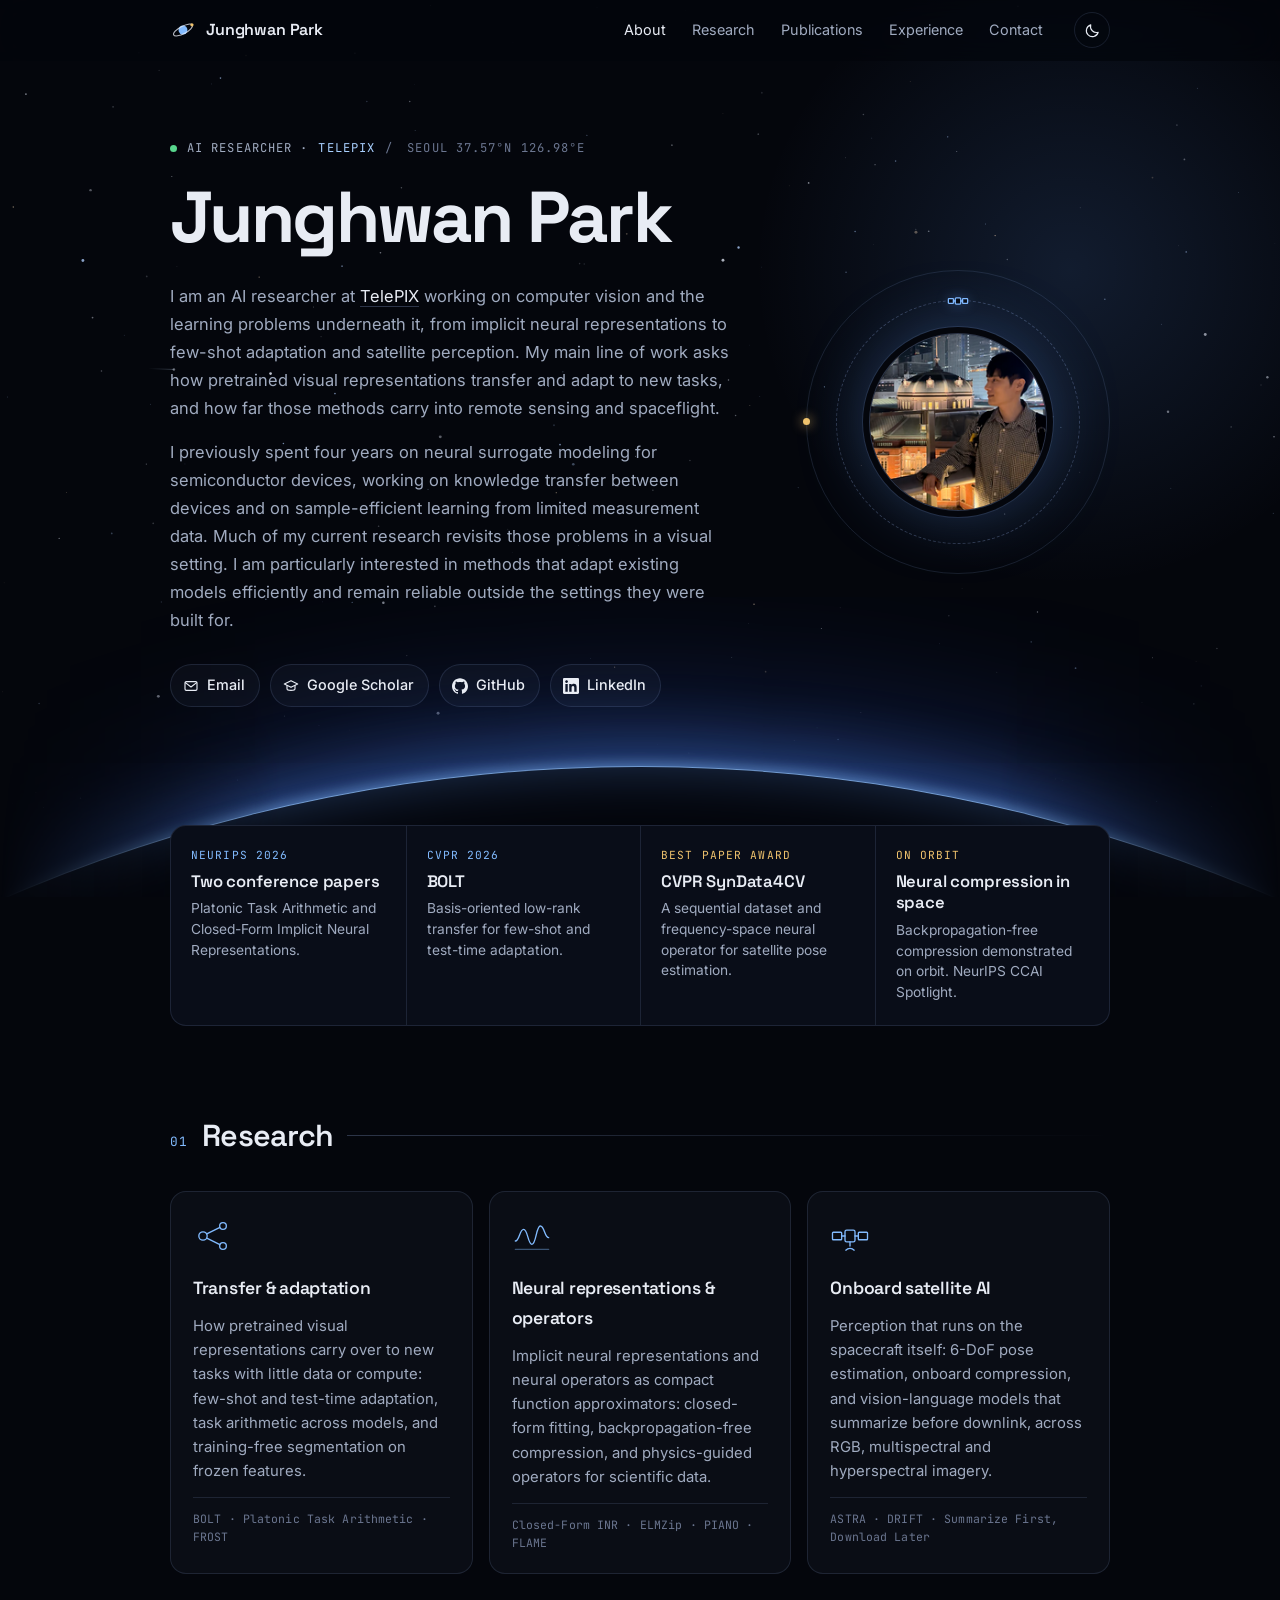
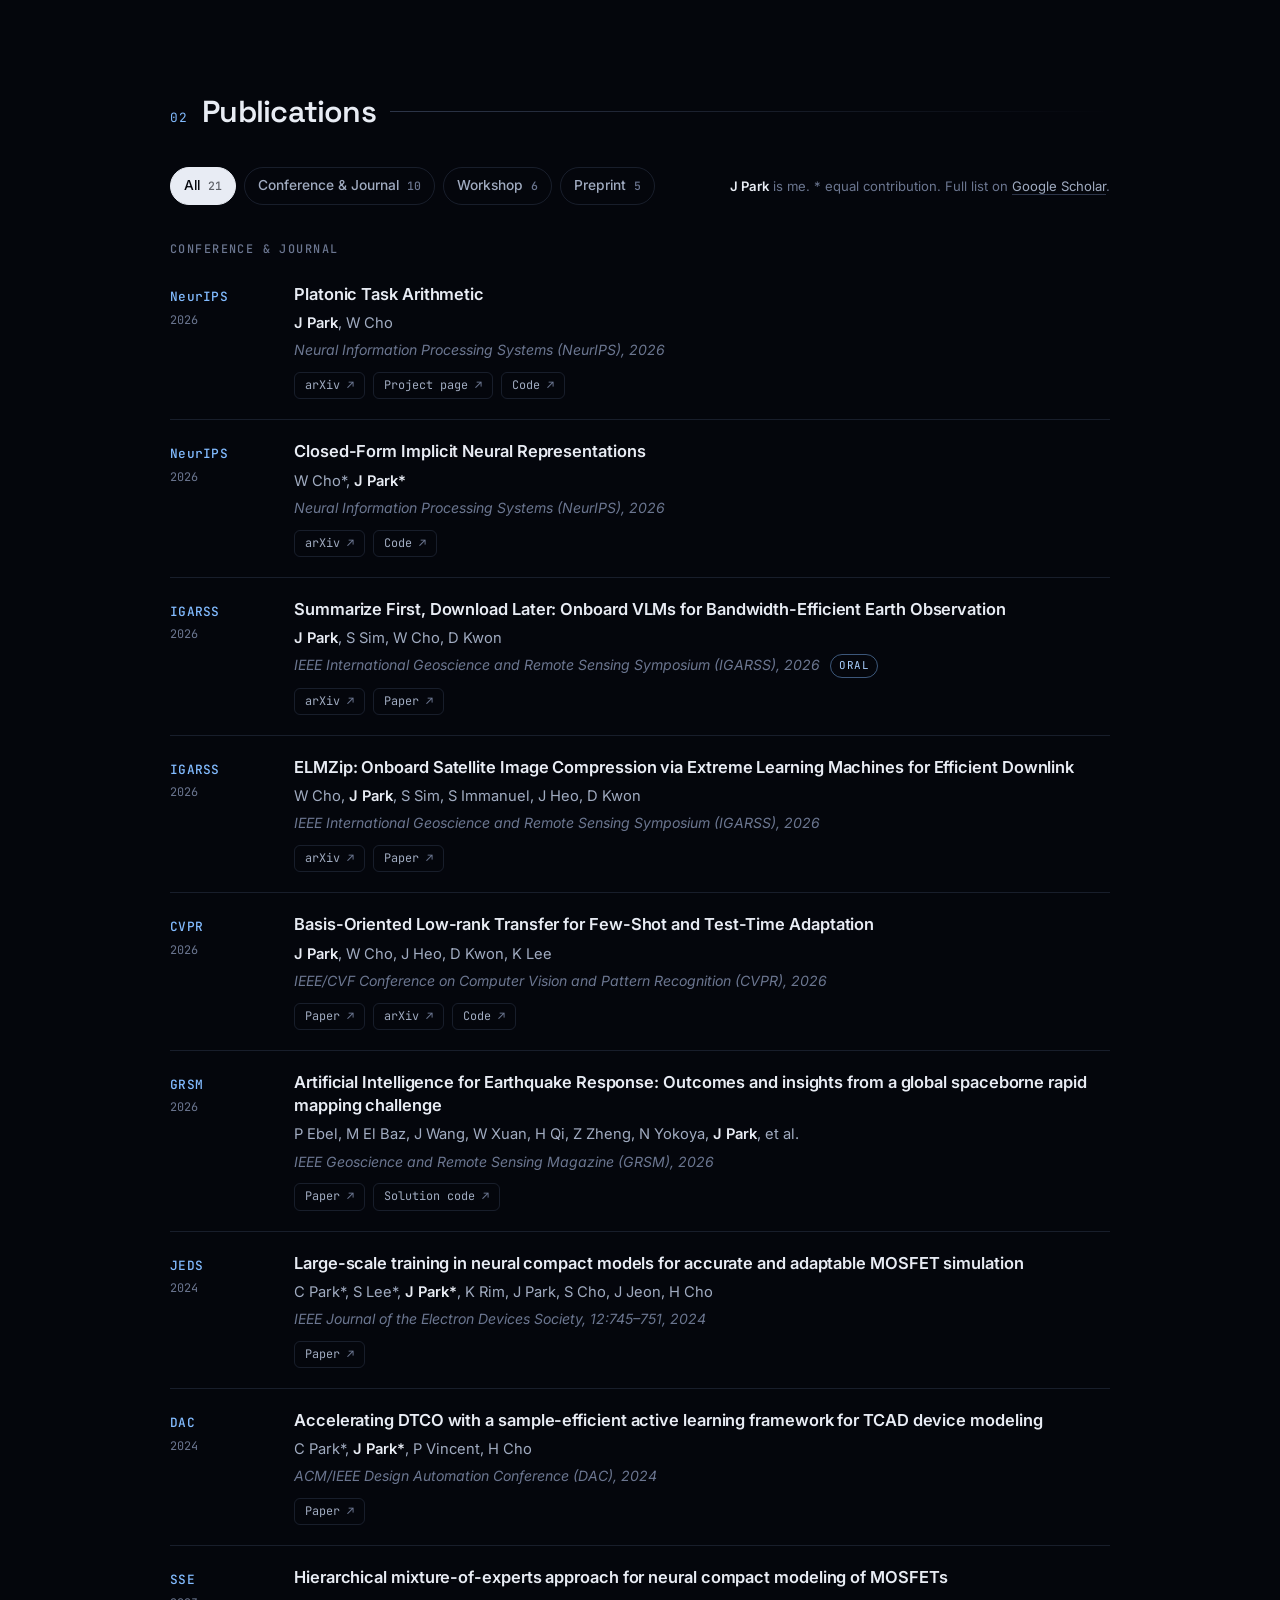
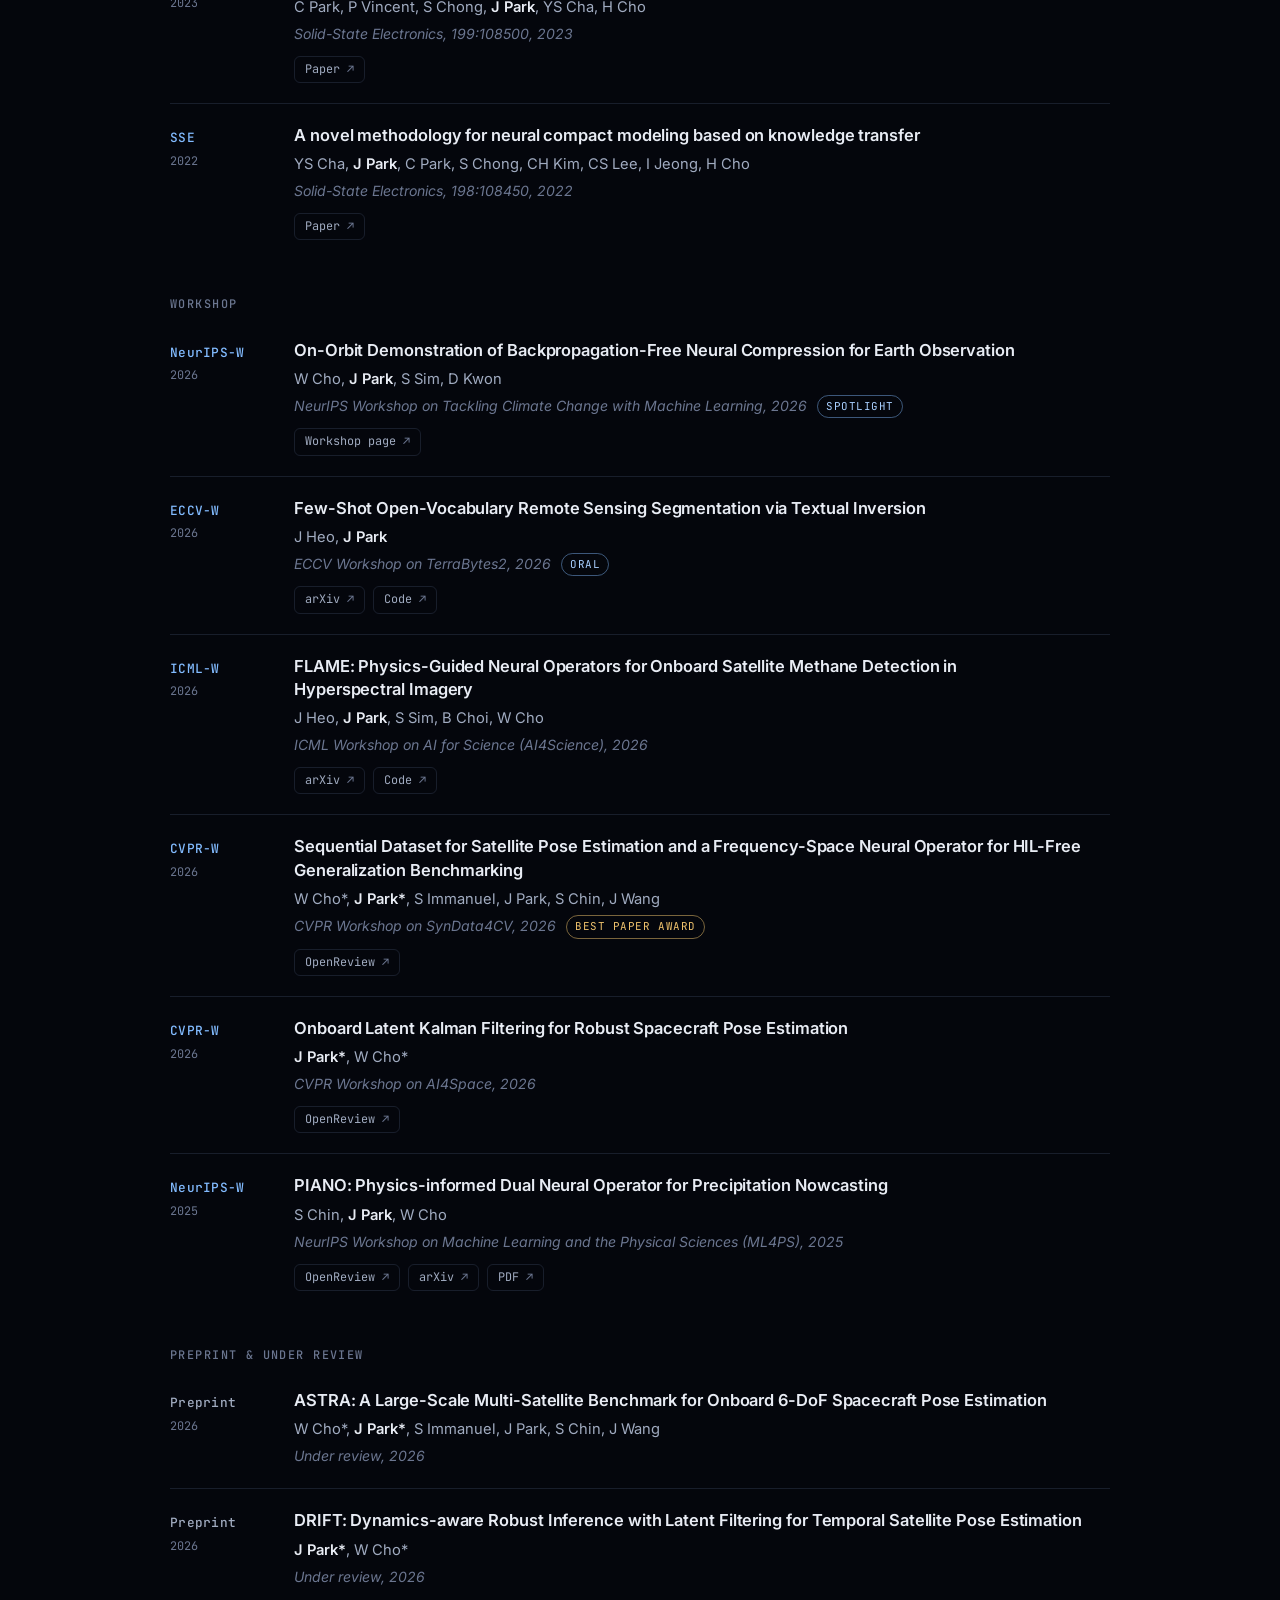
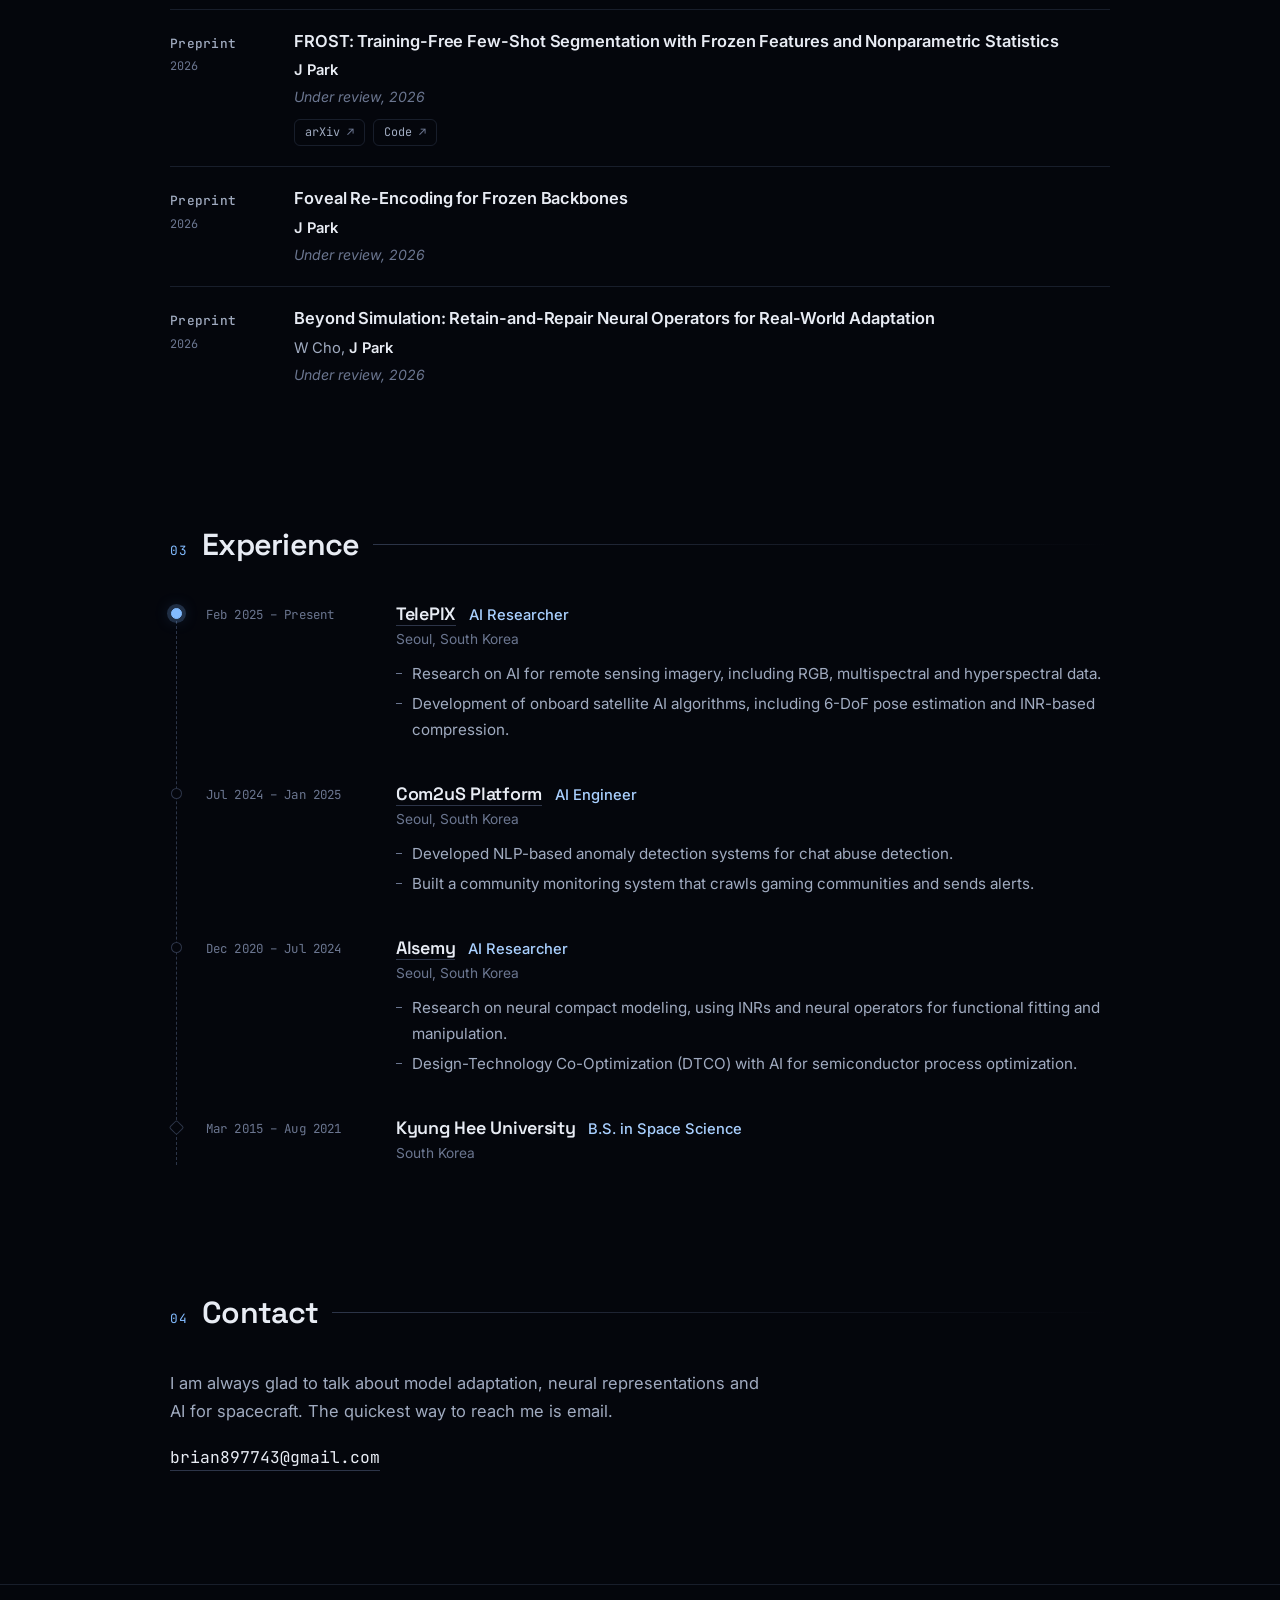
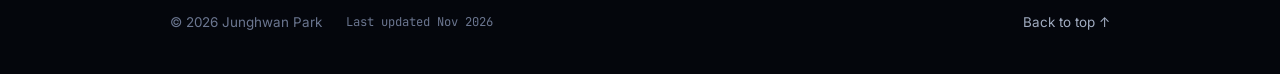
==== index.html @ 3f9bf625 "[add] personal homepage Add a personal page at the site root: bio, highlights, research areas, publi" ====
<!doctype html>
<html lang="en" data-theme="dark">
<head>
  <meta charset="utf-8">
  <meta name="viewport" content="width=device-width, initial-scale=1">
  <title>Junghwan Park | AI Researcher</title>
  <meta name="description" content="Junghwan Park is an AI researcher at TelePIX working on computer vision, model adaptation, implicit neural representations and onboard satellite AI.">
  <meta name="author" content="Junghwan Park">
  <link rel="canonical" href="https://jhpark-ai.github.io/">
  <meta property="og:type" content="profile">
  <meta property="og:title" content="Junghwan Park | AI Researcher">
  <meta property="og:description" content="AI researcher at TelePIX working on computer vision, model adaptation, implicit neural representations and onboard satellite AI.">
  <meta property="og:url" content="https://jhpark-ai.github.io/">
  <meta property="og:image" content="https://jhpark-ai.github.io/assets/profile.png">
  <meta name="twitter:card" content="summary">
  <meta name="theme-color" content="#04060c">
  <link rel="icon" href="assets/favicon.svg" type="image/svg+xml">

  <!-- Apply the saved theme before first paint so the page never flashes. -->
  <script>
    try {
      var saved = localStorage.getItem('theme');
      if (saved === 'light' || saved === 'dark') document.documentElement.dataset.theme = saved;
    } catch (e) {}
  </script>

  <link rel="preconnect" href="https://fonts.googleapis.com">
  <link rel="preconnect" href="https://fonts.gstatic.com" crossorigin>
  <link href="https://fonts.googleapis.com/css2?family=Inter:wght@400;500;600&family=JetBrains+Mono:wght@400;500&family=Space+Grotesk:wght@500;600;700&display=swap" rel="stylesheet">
  <link rel="stylesheet" href="assets/style.css">
  <script src="assets/main.js" defer></script>

  <script type="application/ld+json">
  {
    "@context": "https://schema.org",
    "@type": "Person",
    "name": "Junghwan Park",
    "url": "https://jhpark-ai.github.io/",
    "image": "https://jhpark-ai.github.io/assets/profile.png",
    "jobTitle": "AI Researcher",
    "worksFor": { "@type": "Organization", "name": "TelePIX", "url": "https://telepix.net/" },
    "alumniOf": { "@type": "CollegeOrUniversity", "name": "Kyung Hee University" },
    "address": { "@type": "PostalAddress", "addressLocality": "Seoul", "addressCountry": "KR" },
    "knowsAbout": ["Computer vision", "Few-shot learning", "Implicit neural representations", "Neural operators", "Remote sensing", "Spacecraft pose estimation"],
    "sameAs": [
      "https://scholar.google.com/citations?user=KDFm2E8AAAAJ",
      "https://github.com/jhpark-ai",
      "https://www.linkedin.com/in/junghwan-park-810b25239/"
    ]
  }
  </script>
</head>
<body>
<a class="skip" href="#about">Skip to content</a>

<header class="nav" id="top">
  <div class="nav-inner">
    <a class="brand" href="#top" aria-label="Junghwan Park, back to top">
      <svg class="brand-mark" viewBox="0 0 32 32" aria-hidden="true">
        <circle cx="16" cy="16" r="5.5" class="brand-planet"/>
        <ellipse cx="16" cy="16" rx="13" ry="4.6" transform="rotate(-28 16 16)" class="brand-orbit"/>
        <circle cx="27" cy="9.6" r="2" class="brand-sat"/>
      </svg>
      <span>Junghwan Park</span>
    </a>
    <nav class="nav-links" aria-label="Sections">
      <a href="#about">About</a>
      <a href="#research">Research</a>
      <a href="#publications">Publications</a>
      <a href="#experience">Experience</a>
      <a href="#contact">Contact</a>
    </nav>
    <button class="theme-toggle" type="button" aria-label="Switch colour theme" title="Switch colour theme">
      <svg class="icon-moon" viewBox="0 0 24 24" aria-hidden="true"><path d="M20 14.5A8.5 8.5 0 0 1 9.5 4 8.5 8.5 0 1 0 20 14.5z"/></svg>
      <svg class="icon-sun" viewBox="0 0 24 24" aria-hidden="true"><circle cx="12" cy="12" r="4"/><path d="M12 2v2.5M12 19.500V22M2 12h2.500M19.500 12H22M4.900 4.900l1.800 1.800M17.300 17.300l1.800 1.800M4.900 19.100l1.800-1.800M17.300 6.700l1.800-1.800"/></svg>
    </button>
  </div>
</header>

<main>

  <!-- ───────────── Hero ───────────── -->
  <section class="hero" id="about">
    <canvas class="sky" id="sky" aria-hidden="true"></canvas>
    <div class="horizon" aria-hidden="true"><div class="limb"></div></div>

    <div class="wrap hero-grid">
      <div class="hero-text">
        <p class="eyebrow">
          <span class="status-dot" aria-hidden="true"></span>
          AI Researcher · <a href="https://telepix.net/" target="_blank" rel="noopener">TelePIX</a>
          <span class="coords"><span class="eyebrow-sep" aria-hidden="true">/</span> Seoul 37.57°N 126.98°E</span>
        </p>
        <h1>Junghwan Park</h1>

        <div class="bio">
          <p>I am an AI researcher at <a href="https://telepix.net/" target="_blank" rel="noopener">TelePIX</a> working on computer vision and the learning problems underneath it, from implicit neural representations to few-shot adaptation and satellite perception. My main line of work asks how pretrained visual representations transfer and adapt to new tasks, and how far those methods carry into remote sensing and spaceflight.</p>
          <p>I previously spent four years on neural surrogate modeling for semiconductor devices, working on knowledge transfer between devices and on sample-efficient learning from limited measurement data. Much of my current research revisits those problems in a visual setting. I am particularly interested in methods that adapt existing models efficiently and remain reliable outside the settings they were built for.</p>
        </div>

        <ul class="links" aria-label="Profiles">
          <li><a class="js-email" href="#contact">
            <svg viewBox="0 0 24 24" aria-hidden="true" class="ic-stroke"><rect x="3" y="5.500" width="18" height="13" rx="2"/><path d="m3.500 7 8.500 6.500L20.500 7"/></svg>Email</a></li>
          <li><a href="https://scholar.google.com/citations?user=KDFm2E8AAAAJ" target="_blank" rel="noopener me">
            <svg viewBox="0 0 24 24" aria-hidden="true" class="ic-stroke"><path d="M12 4 2 9l10 5 10-5-10-5z"/><path d="M6 11.500V16c0 1.300 2.700 2.500 6 2.500s6-1.200 6-2.500v-4.500"/></svg>Google Scholar</a></li>
          <li><a href="https://github.com/jhpark-ai" target="_blank" rel="noopener me">
            <svg viewBox="0 0 24 24" aria-hidden="true" class="ic-fill"><path d="M12 .297c-6.630 0-12 5.373-12 12 0 5.303 3.438 9.800 8.205 11.385.600.113.820-.258.820-.577 0-.285-.010-1.040-.015-2.040-3.338.724-4.042-1.610-4.042-1.610C4.422 18.070 3.633 17.700 3.633 17.700c-1.087-.744.084-.729.084-.729 1.205.084 1.838 1.236 1.838 1.236 1.070 1.835 2.809 1.305 3.495.998.108-.776.417-1.305.760-1.605-2.665-.300-5.466-1.332-5.466-5.930 0-1.310.465-2.380 1.235-3.220-.135-.303-.540-1.523.105-3.176 0 0 1.005-.322 3.300 1.230.960-.267 1.980-.399 3-.405 1.020.006 2.040.138 3 .405 2.280-1.552 3.285-1.230 3.285-1.230.645 1.653.240 2.873.120 3.176.765.840 1.230 1.910 1.230 3.220 0 4.610-2.805 5.625-5.475 5.920.420.360.810 1.096.810 2.220 0 1.606-.015 2.896-.015 3.286 0 .315.210.690.825.570C20.565 22.092 24 17.592 24 12.297c0-6.627-5.373-12-12-12"/></svg>GitHub</a></li>
          <li><a href="https://www.linkedin.com/in/junghwan-park-810b25239/" target="_blank" rel="noopener me">
            <svg viewBox="0 0 24 24" aria-hidden="true" class="ic-fill"><path d="M20.447 20.452h-3.554v-5.569c0-1.328-.027-3.037-1.852-3.037-1.853 0-2.136 1.445-2.136 2.939v5.667H9.351V9h3.414v1.561h.046c.477-.900 1.637-1.850 3.370-1.850 3.601 0 4.267 2.370 4.267 5.455v6.286zM5.337 7.433c-1.144 0-2.063-.926-2.063-2.065 0-1.138.920-2.063 2.063-2.063 1.140 0 2.064.925 2.064 2.063 0 1.139-.925 2.065-2.064 2.065zm1.782 13.019H3.555V9h3.564v11.452zM22.225 0H1.771C.792 0 0 .774 0 1.729v20.542C0 23.227.792 24 1.771 24h20.451C23.200 24 24 23.227 24 22.271V1.729C24 .774 23.200 0 22.222 0h.003z"/></svg>LinkedIn</a></li>
          <!-- To offer a CV download, add a public copy (without phone number) at assets/cv.pdf and uncomment:
          <li><a href="assets/cv.pdf" target="_blank" rel="noopener">CV</a></li> -->
        </ul>
      </div>

      <div class="portrait" aria-hidden="false">
        <div class="orbit orbit-inner" aria-hidden="true">
          <svg class="sat" viewBox="0 0 24 24"><rect x="9" y="8.500" width="6" height="7" rx="1.200"/><rect x="1.500" y="9.500" width="5.500" height="5" rx=".600"/><rect x="17" y="9.500" width="5.500" height="5" rx=".600"/><path d="M7 12h2M15 12h2"/></svg>
        </div>
        <div class="orbit orbit-outer" aria-hidden="true"><span class="moon"></span></div>
        <img src="assets/profile.png" width="192" height="192" alt="Portrait of Junghwan Park">
      </div>
    </div>
  </section>

  <!-- ───────────── Highlights ───────────── -->
  <section class="section section-tight" aria-labelledby="highlights-h">
    <div class="wrap">
      <h2 class="visually-hidden" id="highlights-h">Highlights</h2>
      <ul class="highlights">
        <li>
          <span class="hl-label">NeurIPS 2026</span>
          <strong>Two conference papers</strong>
          <span class="hl-desc">Platonic Task Arithmetic and Closed-Form Implicit Neural Representations.</span>
        </li>
        <li>
          <span class="hl-label">CVPR 2026</span>
          <strong>BOLT</strong>
          <span class="hl-desc">Basis-oriented low-rank transfer for few-shot and test-time adaptation.</span>
        </li>
        <li>
          <span class="hl-label hl-gold">Best Paper Award</span>
          <strong>CVPR SynData4CV</strong>
          <span class="hl-desc">A sequential dataset and frequency-space neural operator for satellite pose estimation.</span>
        </li>
        <li>
          <span class="hl-label hl-gold">On orbit</span>
          <strong>Neural compression in space</strong>
          <span class="hl-desc">Backpropagation-free compression demonstrated on orbit. NeurIPS CCAI Spotlight.</span>
        </li>
      </ul>
    </div>
  </section>

  <!-- ───────────── Research ───────────── -->
  <section class="section" id="research" aria-labelledby="research-h">
    <div class="wrap">
      <header class="sec-head"><span class="sec-idx">01</span><h2 id="research-h">Research</h2><span class="sec-rule" aria-hidden="true"></span></header>

      <div class="cards">
        <article class="card">
          <svg class="card-ic" viewBox="0 0 48 48" aria-hidden="true"><circle cx="12" cy="24" r="5"/><circle cx="36" cy="12" r="4"/><circle cx="36" cy="36" r="4"/><path d="M16.500 21.500 32.300 13.700M16.500 26.500l15.800 7.800"/></svg>
          <h3>Transfer &amp; adaptation</h3>
          <p>How pretrained visual representations carry over to new tasks with little data or compute: few-shot and test-time adaptation, task arithmetic across models, and training-free segmentation on frozen features.</p>
          <p class="card-refs">BOLT · Platonic Task Arithmetic · FROST</p>
        </article>
        <article class="card">
          <svg class="card-ic" viewBox="0 0 48 48" aria-hidden="true"><path d="M4 30c5 0 5-14 10-14s5 18 10 18 5-22 10-22 5 14 10 14"/><path d="M4 40h40" class="dim"/></svg>
          <h3>Neural representations &amp; operators</h3>
          <p>Implicit neural representations and neural operators as compact function approximators: closed-form fitting, backpropagation-free compression, and physics-guided operators for scientific data.</p>
          <p class="card-refs">Closed-Form INR · ELMZip · PIANO · FLAME</p>
        </article>
        <article class="card">
          <svg class="card-ic" viewBox="0 0 48 48" aria-hidden="true"><rect x="18" y="17" width="12" height="14" rx="2"/><rect x="3" y="19.500" width="11" height="9" rx="1"/><rect x="34" y="19.500" width="11" height="9" rx="1"/><path d="M14 24h4M30 24h4M24 31v5M19 41a7 7 0 0 1 10 0" /></svg>
          <h3>Onboard satellite AI</h3>
          <p>Perception that runs on the spacecraft itself: 6-DoF pose estimation, onboard compression, and vision-language models that summarize before downlink, across RGB, multispectral and hyperspectral imagery.</p>
          <p class="card-refs">ASTRA · DRIFT · Summarize First, Download Later</p>
        </article>
      </div>
    </div>
  </section>

  <!-- ───────────── Publications ───────────── -->
  <section class="section" id="publications" aria-labelledby="pubs-h">
    <div class="wrap">
      <header class="sec-head"><span class="sec-idx">02</span><h2 id="pubs-h">Publications</h2><span class="sec-rule" aria-hidden="true"></span></header>

      <div class="pub-toolbar">
        <div class="filters" role="group" aria-label="Filter publications">
          <button type="button" class="filter is-active" data-filter="all" aria-pressed="true">All <span class="count">21</span></button>
          <button type="button" class="filter" data-filter="main" aria-pressed="false">Conference &amp; Journal <span class="count">10</span></button>
          <button type="button" class="filter" data-filter="workshop" aria-pressed="false">Workshop <span class="count">6</span></button>
          <button type="button" class="filter" data-filter="preprint" aria-pressed="false">Preprint <span class="count">5</span></button>
        </div>
        <p class="pub-note"><span class="me">J Park</span> is me. * equal contribution. Full list on <a href="https://scholar.google.com/citations?user=KDFm2E8AAAAJ" target="_blank" rel="noopener">Google Scholar</a>.</p>
      </div>

      <!-- To add a paper: copy one <li class="pub"> block and edit it. -->

      <div class="pub-group" data-type="main">
        <h3 class="pub-group-title">Conference &amp; Journal</h3>
        <ul class="pubs">

          <li class="pub">
            <div class="pub-venue"><span class="v-name">NeurIPS</span><span class="v-year">2026</span></div>
            <div class="pub-body">
              <h4><a href="https://arxiv.org/abs/2610.00929" target="_blank" rel="noopener">Platonic Task Arithmetic</a></h4>
              <p class="authors"><span class="me">J Park</span>, W Cho</p>
              <p class="venue">Neural Information Processing Systems (NeurIPS), 2026</p>
              <p class="chips">
                <a href="https://arxiv.org/abs/2610.00929" target="_blank" rel="noopener">arXiv</a>
                <a href="Platonic-Task-Arithmetic/">Project page</a>
                <a href="https://github.com/jhpark-ai/Platonic-Task-Arithmetic" target="_blank" rel="noopener">Code</a>
              </p>
            </div>
          </li>

          <li class="pub">
            <div class="pub-venue"><span class="v-name">NeurIPS</span><span class="v-year">2026</span></div>
            <div class="pub-body">
              <h4><a href="https://arxiv.org/abs/2602.07603" target="_blank" rel="noopener">Closed-Form Implicit Neural Representations</a></h4>
              <p class="authors">W Cho*, <span class="me">J Park*</span></p>
              <p class="venue">Neural Information Processing Systems (NeurIPS), 2026</p>
              <p class="chips">
                <a href="https://arxiv.org/abs/2602.07603" target="_blank" rel="noopener">arXiv</a>
                <a href="https://openreview.net/attachment?id=xgO3o4J75E&amp;name=supplementary_material" target="_blank" rel="noopener">Code</a>
              </p>
            </div>
          </li>

          <li class="pub">
            <div class="pub-venue"><span class="v-name">IGARSS</span><span class="v-year">2026</span></div>
            <div class="pub-body">
              <h4><a href="https://arxiv.org/abs/2608.06959" target="_blank" rel="noopener">Summarize First, Download Later: Onboard VLMs for Bandwidth-Efficient Earth Observation</a></h4>
              <p class="authors"><span class="me">J Park</span>, S Sim, W Cho, D Kwon</p>
              <p class="venue">IEEE International Geoscience and Remote Sensing Symposium (IGARSS), 2026 <span class="badge">Oral</span></p>
              <p class="chips">
                <a href="https://arxiv.org/abs/2608.06959" target="_blank" rel="noopener">arXiv</a>
                <a href="https://doi.org/10.1109/IGARSS60577.2026.11730445" target="_blank" rel="noopener">Paper</a>
              </p>
            </div>
          </li>

          <li class="pub">
            <div class="pub-venue"><span class="v-name">IGARSS</span><span class="v-year">2026</span></div>
            <div class="pub-body">
              <h4><a href="https://arxiv.org/abs/2608.06942" target="_blank" rel="noopener">ELMZip: Onboard Satellite Image Compression via Extreme Learning Machines for Efficient Downlink</a></h4>
              <p class="authors">W Cho, <span class="me">J Park</span>, S Sim, S Immanuel, J Heo, D Kwon</p>
              <p class="venue">IEEE International Geoscience and Remote Sensing Symposium (IGARSS), 2026</p>
              <p class="chips">
                <a href="https://arxiv.org/abs/2608.06942" target="_blank" rel="noopener">arXiv</a>
                <a href="https://doi.org/10.1109/IGARSS60577.2026.11730267" target="_blank" rel="noopener">Paper</a>
              </p>
            </div>
          </li>

          <li class="pub">
            <div class="pub-venue"><span class="v-name">CVPR</span><span class="v-year">2026</span></div>
            <div class="pub-body">
              <h4><a href="https://openaccess.thecvf.com/content/CVPR2026/html/Park_Basis-Oriented_Low-rank_Transfer_for_Few-Shot_and_Test-Time_Adaptation_CVPR_2026_paper.html" target="_blank" rel="noopener">Basis-Oriented Low-rank Transfer for Few-Shot and Test-Time Adaptation</a></h4>
              <p class="authors"><span class="me">J Park</span>, W Cho, J Heo, D Kwon, K Lee</p>
              <p class="venue">IEEE/CVF Conference on Computer Vision and Pattern Recognition (CVPR), 2026</p>
              <p class="chips">
                <a href="https://openaccess.thecvf.com/content/CVPR2026/html/Park_Basis-Oriented_Low-rank_Transfer_for_Few-Shot_and_Test-Time_Adaptation_CVPR_2026_paper.html" target="_blank" rel="noopener">Paper</a>
                <a href="https://arxiv.org/abs/2512.02441" target="_blank" rel="noopener">arXiv</a>
                <a href="https://github.com/jhpark-ai/BOLT" target="_blank" rel="noopener">Code</a>
              </p>
            </div>
          </li>

          <li class="pub">
            <div class="pub-venue"><span class="v-name">GRSM</span><span class="v-year">2026</span></div>
            <div class="pub-body">
              <h4><a href="https://ieeexplore.ieee.org/abstract/document/11373906" target="_blank" rel="noopener">Artificial Intelligence for Earthquake Response: Outcomes and insights from a global spaceborne rapid mapping challenge</a></h4>
              <p class="authors">P Ebel, M El Baz, J Wang, W Xuan, H Qi, Z Zheng, N Yokoya, <span class="me">J Park</span>, et al.</p>
              <p class="venue">IEEE Geoscience and Remote Sensing Magazine (GRSM), 2026</p>
              <p class="chips">
                <a href="https://ieeexplore.ieee.org/abstract/document/11373906" target="_blank" rel="noopener">Paper</a>
                <a href="https://github.com/jhpark-ai/AI4EarthquakeResponse-1st" target="_blank" rel="noopener">Solution code</a>
              </p>
            </div>
          </li>

          <li class="pub">
            <div class="pub-venue"><span class="v-name">JEDS</span><span class="v-year">2024</span></div>
            <div class="pub-body">
              <h4><a href="https://doi.org/10.1109/JEDS.2024.3417521" target="_blank" rel="noopener">Large-scale training in neural compact models for accurate and adaptable MOSFET simulation</a></h4>
              <p class="authors">C Park*, S Lee*, <span class="me">J Park*</span>, K Rim, J Park, S Cho, J Jeon, H Cho</p>
              <p class="venue">IEEE Journal of the Electron Devices Society, 12:745–751, 2024</p>
              <p class="chips">
                <a href="https://doi.org/10.1109/JEDS.2024.3417521" target="_blank" rel="noopener">Paper</a>
              </p>
            </div>
          </li>

          <li class="pub">
            <div class="pub-venue"><span class="v-name">DAC</span><span class="v-year">2024</span></div>
            <div class="pub-body">
              <h4><a href="https://doi.org/10.1145/3649329.3655925" target="_blank" rel="noopener">Accelerating DTCO with a sample-efficient active learning framework for TCAD device modeling</a></h4>
              <p class="authors">C Park*, <span class="me">J Park*</span>, P Vincent, H Cho</p>
              <p class="venue">ACM/IEEE Design Automation Conference (DAC), 2024</p>
              <p class="chips">
                <a href="https://doi.org/10.1145/3649329.3655925" target="_blank" rel="noopener">Paper</a>
              </p>
            </div>
          </li>

          <li class="pub">
            <div class="pub-venue"><span class="v-name">SSE</span><span class="v-year">2023</span></div>
            <div class="pub-body">
              <h4><a href="https://doi.org/10.1016/j.sse.2022.108500" target="_blank" rel="noopener">Hierarchical mixture-of-experts approach for neural compact modeling of MOSFETs</a></h4>
              <p class="authors">C Park, P Vincent, S Chong, <span class="me">J Park</span>, YS Cha, H Cho</p>
              <p class="venue">Solid-State Electronics, 199:108500, 2023</p>
              <p class="chips">
                <a href="https://doi.org/10.1016/j.sse.2022.108500" target="_blank" rel="noopener">Paper</a>
              </p>
            </div>
          </li>

          <li class="pub">
            <div class="pub-venue"><span class="v-name">SSE</span><span class="v-year">2022</span></div>
            <div class="pub-body">
              <h4><a href="https://doi.org/10.1016/j.sse.2022.108450" target="_blank" rel="noopener">A novel methodology for neural compact modeling based on knowledge transfer</a></h4>
              <p class="authors">YS Cha, <span class="me">J Park</span>, C Park, S Chong, CH Kim, CS Lee, I Jeong, H Cho</p>
              <p class="venue">Solid-State Electronics, 198:108450, 2022</p>
              <p class="chips">
                <a href="https://doi.org/10.1016/j.sse.2022.108450" target="_blank" rel="noopener">Paper</a>
              </p>
            </div>
          </li>

        </ul>
      </div>

      <div class="pub-group" data-type="workshop">
        <h3 class="pub-group-title">Workshop</h3>
        <ul class="pubs">

          <li class="pub">
            <div class="pub-venue"><span class="v-name">NeurIPS-W</span><span class="v-year">2026</span></div>
            <div class="pub-body">
              <h4><a href="https://neurips.cc/virtual/2026/174541" target="_blank" rel="noopener">On-Orbit Demonstration of Backpropagation-Free Neural Compression for Earth Observation</a></h4>
              <p class="authors">W Cho, <span class="me">J Park</span>, S Sim, D Kwon</p>
              <p class="venue">NeurIPS Workshop on Tackling Climate Change with Machine Learning, 2026 <span class="badge">Spotlight</span></p>
              <p class="chips">
                <a href="https://neurips.cc/virtual/2026/174541" target="_blank" rel="noopener">Workshop page</a>
              </p>
            </div>
          </li>

          <li class="pub">
            <div class="pub-venue"><span class="v-name">ECCV-W</span><span class="v-year">2026</span></div>
            <div class="pub-body">
              <h4><a href="https://arxiv.org/abs/2607.25563" target="_blank" rel="noopener">Few-Shot Open-Vocabulary Remote Sensing Segmentation via Textual Inversion</a></h4>
              <p class="authors">J Heo, <span class="me">J Park</span></p>
              <p class="venue">ECCV Workshop on TerraBytes2, 2026 <span class="badge">Oral</span></p>
              <p class="chips">
                <a href="https://arxiv.org/abs/2607.25563" target="_blank" rel="noopener">arXiv</a>
                <a href="https://github.com/ROKMC1250/FewShot-OVRS-TI" target="_blank" rel="noopener">Code</a>
              </p>
            </div>
          </li>

          <li class="pub">
            <div class="pub-venue"><span class="v-name">ICML-W</span><span class="v-year">2026</span></div>
            <div class="pub-body">
              <h4><a href="https://arxiv.org/abs/2606.01577" target="_blank" rel="noopener">FLAME: Physics-Guided Neural Operators for Onboard Satellite Methane Detection in Hyperspectral Imagery</a></h4>
              <p class="authors">J Heo, <span class="me">J Park</span>, S Sim, B Choi, W Cho</p>
              <p class="venue">ICML Workshop on AI for Science (AI4Science), 2026</p>
              <p class="chips">
                <a href="https://arxiv.org/abs/2606.01577" target="_blank" rel="noopener">arXiv</a>
                <a href="https://github.com/ROKMC1250/FLAME" target="_blank" rel="noopener">Code</a>
              </p>
            </div>
          </li>

          <li class="pub">
            <div class="pub-venue"><span class="v-name">CVPR-W</span><span class="v-year">2026</span></div>
            <div class="pub-body">
              <h4><a href="https://openreview.net/forum?id=dIO3JLoy19" target="_blank" rel="noopener">Sequential Dataset for Satellite Pose Estimation and a Frequency-Space Neural Operator for HIL-Free Generalization Benchmarking</a></h4>
              <p class="authors">W Cho*, <span class="me">J Park*</span>, S Immanuel, J Park, S Chin, J Wang</p>
              <p class="venue">CVPR Workshop on SynData4CV, 2026 <span class="badge badge-gold">Best Paper Award</span></p>
              <p class="chips">
                <a href="https://openreview.net/forum?id=dIO3JLoy19" target="_blank" rel="noopener">OpenReview</a>
              </p>
            </div>
          </li>

          <li class="pub">
            <div class="pub-venue"><span class="v-name">CVPR-W</span><span class="v-year">2026</span></div>
            <div class="pub-body">
              <h4><a href="https://openreview.net/forum?id=7yYcqe9l8a" target="_blank" rel="noopener">Onboard Latent Kalman Filtering for Robust Spacecraft Pose Estimation</a></h4>
              <p class="authors"><span class="me">J Park*</span>, W Cho*</p>
              <p class="venue">CVPR Workshop on AI4Space, 2026</p>
              <p class="chips">
                <a href="https://openreview.net/forum?id=7yYcqe9l8a" target="_blank" rel="noopener">OpenReview</a>
              </p>
            </div>
          </li>

          <li class="pub">
            <div class="pub-venue"><span class="v-name">NeurIPS-W</span><span class="v-year">2025</span></div>
            <div class="pub-body">
              <h4><a href="https://openreview.net/forum?id=F3EcrOOE50" target="_blank" rel="noopener">PIANO: Physics-informed Dual Neural Operator for Precipitation Nowcasting</a></h4>
              <p class="authors">S Chin, <span class="me">J Park</span>, W Cho</p>
              <p class="venue">NeurIPS Workshop on Machine Learning and the Physical Sciences (ML4PS), 2025</p>
              <p class="chips">
                <a href="https://openreview.net/forum?id=F3EcrOOE50" target="_blank" rel="noopener">OpenReview</a>
                <a href="https://arxiv.org/abs/2512.01062" target="_blank" rel="noopener">arXiv</a>
                <a href="https://ml4physicalsciences.github.io/2025/files/NeurIPS_ML4PS_2025_68.pdf" target="_blank" rel="noopener">PDF</a>
              </p>
            </div>
          </li>

        </ul>
      </div>

      <div class="pub-group" data-type="preprint">
        <h3 class="pub-group-title">Preprint &amp; under review</h3>
        <ul class="pubs">

          <li class="pub">
            <div class="pub-venue"><span class="v-name v-muted">Preprint</span><span class="v-year">2026</span></div>
            <div class="pub-body">
              <h4>ASTRA: A Large-Scale Multi-Satellite Benchmark for Onboard 6-DoF Spacecraft Pose Estimation</h4>
              <p class="authors">W Cho*, <span class="me">J Park*</span>, S Immanuel, J Park, S Chin, J Wang</p>
              <p class="venue">Under review, 2026</p>
            </div>
          </li>

          <li class="pub">
            <div class="pub-venue"><span class="v-name v-muted">Preprint</span><span class="v-year">2026</span></div>
            <div class="pub-body">
              <h4>DRIFT: Dynamics-aware Robust Inference with Latent Filtering for Temporal Satellite Pose Estimation</h4>
              <p class="authors"><span class="me">J Park*</span>, W Cho*</p>
              <p class="venue">Under review, 2026</p>
            </div>
          </li>

          <li class="pub">
            <div class="pub-venue"><span class="v-name v-muted">Preprint</span><span class="v-year">2026</span></div>
            <div class="pub-body">
              <h4><a href="https://arxiv.org/abs/2606.31136" target="_blank" rel="noopener">FROST: Training-Free Few-Shot Segmentation with Frozen Features and Nonparametric Statistics</a></h4>
              <p class="authors"><span class="me">J Park</span></p>
              <p class="venue">Under review, 2026</p>
              <p class="chips">
                <a href="https://arxiv.org/abs/2606.31136" target="_blank" rel="noopener">arXiv</a>
                <a href="https://github.com/jhpark-ai/FROST" target="_blank" rel="noopener">Code</a>
              </p>
            </div>
          </li>

          <li class="pub">
            <div class="pub-venue"><span class="v-name v-muted">Preprint</span><span class="v-year">2026</span></div>
            <div class="pub-body">
              <h4>Foveal Re-Encoding for Frozen Backbones</h4>
              <p class="authors"><span class="me">J Park</span></p>
              <p class="venue">Under review, 2026</p>
            </div>
          </li>

          <li class="pub">
            <div class="pub-venue"><span class="v-name v-muted">Preprint</span><span class="v-year">2026</span></div>
            <div class="pub-body">
              <h4>Beyond Simulation: Retain-and-Repair Neural Operators for Real-World Adaptation</h4>
              <p class="authors">W Cho, <span class="me">J Park</span></p>
              <p class="venue">Under review, 2026</p>
            </div>
          </li>

        </ul>
      </div>
    </div>
  </section>

  <!-- ───────────── Experience ───────────── -->
  <section class="section" id="experience" aria-labelledby="exp-h">
    <div class="wrap">
      <header class="sec-head"><span class="sec-idx">03</span><h2 id="exp-h">Experience</h2><span class="sec-rule" aria-hidden="true"></span></header>

      <ol class="track">
        <li class="leg is-active">
          <div class="leg-when">Feb 2025 – Present</div>
          <div class="leg-body">
            <h3><a href="https://telepix.net/" target="_blank" rel="noopener">TelePIX</a> <span class="role">AI Researcher</span></h3>
            <p class="leg-where">Seoul, South Korea</p>
            <ul>
              <li>Research on AI for remote sensing imagery, including RGB, multispectral and hyperspectral data.</li>
              <li>Development of onboard satellite AI algorithms, including 6-DoF pose estimation and INR-based compression.</li>
            </ul>
          </div>
        </li>
        <li class="leg">
          <div class="leg-when">Jul 2024 – Jan 2025</div>
          <div class="leg-body">
            <h3><a href="https://com2us.com/platform" target="_blank" rel="noopener">Com2uS Platform</a> <span class="role">AI Engineer</span></h3>
            <p class="leg-where">Seoul, South Korea</p>
            <ul>
              <li>Developed NLP-based anomaly detection systems for chat abuse detection.</li>
              <li>Built a community monitoring system that crawls gaming communities and sends alerts.</li>
            </ul>
          </div>
        </li>
        <li class="leg">
          <div class="leg-when">Dec 2020 – Jul 2024</div>
          <div class="leg-body">
            <h3><a href="https://www.alsemy.com/" target="_blank" rel="noopener">Alsemy</a> <span class="role">AI Researcher</span></h3>
            <p class="leg-where">Seoul, South Korea</p>
            <ul>
              <li>Research on neural compact modeling, using INRs and neural operators for functional fitting and manipulation.</li>
              <li>Design-Technology Co-Optimization (DTCO) with AI for semiconductor process optimization.</li>
            </ul>
          </div>
        </li>
        <li class="leg leg-edu">
          <div class="leg-when">Mar 2015 – Aug 2021</div>
          <div class="leg-body">
            <h3>Kyung Hee University <span class="role">B.S. in Space Science</span></h3>
            <p class="leg-where">South Korea</p>
          </div>
        </li>
      </ol>
    </div>
  </section>

  <!-- ───────────── Contact ───────────── -->
  <section class="section" id="contact" aria-labelledby="contact-h">
    <div class="wrap">
      <header class="sec-head"><span class="sec-idx">04</span><h2 id="contact-h">Contact</h2><span class="sec-rule" aria-hidden="true"></span></header>
      <div class="contact">
        <p>I am always glad to talk about model adaptation, neural representations and AI for spacecraft. The quickest way to reach me is email.</p>
        <p class="contact-mail">
          <a class="js-email js-email-text" href="#contact" data-user="brian897743" data-domain="gmail.com">brian897743 [at] gmail.com</a>
        </p>
      </div>
    </div>
  </section>

</main>

<footer class="footer">
  <div class="wrap footer-inner">
    <p>© 2026 Junghwan Park</p>
    <p class="footer-mono">Last updated Nov 2026</p>
    <a class="footer-top" href="#top">Back to top ↑</a>
  </div>
</footer>

</body>
</html>
---- assets/style.css ----
/* ──────────────────────────────────────────────────────────────
   Junghwan Park · personal page
   Dark "orbit" theme by default, light theme via [data-theme="light"].
   ────────────────────────────────────────────────────────────── */

:root {
  --bg: #04060c;
  --bg-raise: #090d18;
  --panel: rgba(150, 175, 230, 0.045);
  --panel-hover: rgba(150, 175, 230, 0.08);
  --line: rgba(150, 175, 230, 0.14);
  --line-strong: rgba(150, 175, 230, 0.28);
  --text: #e8ecf4;
  --muted: #a0abc0;
  --faint: #6b7690;
  --accent: #82bbff;
  --accent-ink: #a9d0ff;
  --gold: #f0c36d;
  --glow: rgba(100, 160, 255, 0.34);
  --nav-bg: rgba(4, 6, 12, 0.72);

  --font-display: "Space Grotesk", "Inter", system-ui, sans-serif;
  --font-body: "Inter", system-ui, -apple-system, "Segoe UI", "Apple SD Gothic Neo", sans-serif;
  --font-mono: "JetBrains Mono", ui-monospace, "SF Mono", Menlo, Consolas, monospace;

  --wrap: 940px;
  --gutter: clamp(20px, 5vw, 40px);
  color-scheme: dark;
}

:root[data-theme="light"] {
  --bg: #f5f6fa;
  --bg-raise: #ffffff;
  --panel: #ffffff;
  --panel-hover: #ffffff;
  --line: rgba(22, 34, 68, 0.12);
  --line-strong: rgba(22, 34, 68, 0.26);
  --text: #10141f;
  --muted: #4a5468;
  --faint: #7b8598;
  --accent: #1d5ed0;
  --accent-ink: #174cab;
  --gold: #9a6400;
  --glow: rgba(40, 100, 220, 0.16);
  --nav-bg: rgba(245, 246, 250, 0.8);
  color-scheme: light;
}

*, *::before, *::after { box-sizing: border-box; }

html {
  scroll-behavior: smooth;
  scroll-padding-top: 84px;
  -webkit-text-size-adjust: 100%;
}

body {
  margin: 0;
  background: var(--bg);
  color: var(--text);
  font-family: var(--font-body);
  font-size: 16.5px;
  line-height: 1.7;
  -webkit-font-smoothing: antialiased;
  text-rendering: optimizeLegibility;
  overflow-x: hidden;
}

a { color: inherit; text-decoration: none; }
p { margin: 0 0 1em; }
ul, ol { margin: 0; padding: 0; list-style: none; }
h1, h2, h3, h4 { margin: 0; font-family: var(--font-display); font-weight: 600; letter-spacing: -0.015em; }
img, svg, canvas { display: block; }
button { font: inherit; color: inherit; }

:focus-visible { outline: 2px solid var(--accent); outline-offset: 3px; border-radius: 4px; }

.wrap { width: 100%; max-width: calc(var(--wrap) + 2 * var(--gutter)); margin: 0 auto; padding: 0 var(--gutter); }

.visually-hidden {
  position: absolute; width: 1px; height: 1px; margin: -1px; padding: 0;
  overflow: hidden; clip: rect(0 0 0 0); white-space: nowrap; border: 0;
}

.skip {
  position: fixed; top: 10px; left: 10px; z-index: 100;
  padding: 8px 14px; border-radius: 8px;
  background: var(--accent); color: #04060c; font-weight: 600;
  transform: translateY(-200%);
}
.skip:focus { transform: none; }

/* ───────────── Nav ───────────── */

.nav {
  position: fixed; inset: 0 0 auto 0; z-index: 50;
  background: var(--nav-bg);
  -webkit-backdrop-filter: saturate(140%) blur(14px);
  backdrop-filter: saturate(140%) blur(14px);
  border-bottom: 1px solid transparent;
  transition: border-color .25s ease;
}
.nav.is-scrolled { border-bottom-color: var(--line); }

.nav-inner {
  max-width: calc(var(--wrap) + 2 * var(--gutter));
  margin: 0 auto; padding: 0 var(--gutter);
  height: 60px; display: flex; align-items: center; gap: 20px;
}

.brand {
  display: inline-flex; align-items: center; gap: 10px;
  font-family: var(--font-display); font-weight: 600; font-size: 1rem; letter-spacing: -0.01em;
  margin-right: auto; white-space: nowrap;
}
.brand-mark { width: 26px; height: 26px; flex: none; }
.brand-planet { fill: var(--accent); }
.brand-orbit { fill: none; stroke: var(--text); stroke-width: 1.3; opacity: .8; }
.brand-sat { fill: var(--gold); }

.nav-links { display: flex; gap: 4px; }
.nav-links a {
  padding: 6px 11px; border-radius: 8px;
  font-size: .9rem; color: var(--muted);
  transition: color .15s ease, background-color .15s ease;
}
.nav-links a:hover { color: var(--text); background: var(--panel-hover); }
.nav-links a.is-current { color: var(--text); }

.theme-toggle {
  width: 36px; height: 36px; flex: none;
  display: grid; place-items: center;
  border: 1px solid var(--line); border-radius: 50%;
  background: transparent; cursor: pointer;
  transition: border-color .15s ease, background-color .15s ease;
}
.theme-toggle:hover { border-color: var(--line-strong); background: var(--panel-hover); }
.theme-toggle svg { width: 17px; height: 17px; fill: none; stroke: currentColor; stroke-width: 1.6; stroke-linecap: round; stroke-linejoin: round; }
.icon-sun { display: none; }
:root[data-theme="light"] .icon-sun { display: block; }
:root[data-theme="light"] .icon-moon { display: none; }

/* ───────────── Hero ───────────── */

.hero {
  position: relative;
  padding: 138px 0 190px;
  overflow: hidden;
  isolation: isolate;
}

.sky {
  position: absolute; inset: 0; z-index: -2;
  width: 100%; height: 100%;
  -webkit-mask-image: linear-gradient(#000 55%, transparent 96%);
  mask-image: linear-gradient(#000 55%, transparent 96%);
}
:root[data-theme="light"] .sky { display: none; }

/* A faint wash of light behind the portrait, like a distant nebula. */
.hero::before {
  content: ""; position: absolute; z-index: -3;
  top: -180px; right: -240px; width: 900px; height: 900px; border-radius: 50%;
  background: radial-gradient(closest-side, var(--glow), transparent 70%);
  opacity: .42; pointer-events: none;
}

/* Earth's limb: the top arc of a very large circle, glowing at the rim. */
.horizon {
  position: absolute; z-index: -1; left: 0; right: 0; bottom: 0; height: 300px;
  overflow: hidden; pointer-events: none;
  -webkit-mask-image: linear-gradient(90deg, transparent 0, #000 22%, #000 78%, transparent 100%);
  mask-image: linear-gradient(90deg, transparent 0, #000 22%, #000 78%, transparent 100%);
}
.limb {
  position: absolute; left: 50%; top: 170px;
  width: max(2800px, 250vw); aspect-ratio: 1;
  transform: translateX(-50%);
  border-radius: 50%;
  background: var(--bg);
  box-shadow:
    0 0 0 1px rgba(160, 205, 255, 0.5),
    0 -3px 14px rgba(140, 195, 255, 0.5),
    0 -22px 70px -6px rgba(84, 146, 255, 0.42),
    0 -70px 170px -30px rgba(64, 110, 255, 0.3),
    inset 0 26px 60px -30px rgba(96, 156, 255, 0.34);
}
:root[data-theme="light"] .limb {
  box-shadow:
    0 0 0 1px rgba(29, 94, 208, 0.3),
    0 -20px 70px -10px rgba(29, 94, 208, 0.16),
    inset 0 26px 60px -34px rgba(29, 94, 208, 0.12);
}

.hero-grid {
  display: grid;
  grid-template-columns: minmax(0, 1fr) auto;
  align-items: center;
  gap: clamp(32px, 6vw, 72px);
}

.eyebrow {
  display: flex; flex-wrap: wrap; align-items: center; gap: 4px 10px;
  margin: 0 0 22px;
  font-family: var(--font-mono); font-size: .76rem; letter-spacing: .09em; text-transform: uppercase;
  color: var(--muted);
}
.eyebrow a { color: var(--accent-ink); }
.eyebrow a:hover { text-decoration: underline; text-underline-offset: 3px; }
.eyebrow-sep { margin-right: 6px; }
.coords { color: var(--faint); white-space: nowrap; }

.status-dot {
  width: 7px; height: 7px; border-radius: 50%;
  background: #58d68d; box-shadow: 0 0 0 0 rgba(88, 214, 141, .6);
  animation: ping 2.6s ease-out infinite;
}

h1 {
  font-size: clamp(2.7rem, 7.4vw, 4.5rem);
  font-weight: 700; line-height: 1.02; letter-spacing: -0.035em;
}

.hero-text h1 { margin-bottom: 28px; }

.bio { max-width: 60ch; color: var(--muted); }
.bio p { margin-bottom: .95em; }
.bio a { color: var(--text); border-bottom: 1px solid var(--line-strong); transition: border-color .15s ease; }
.bio a:hover { border-color: var(--accent); }

.links { display: flex; flex-wrap: wrap; gap: 10px; margin-top: 30px; }
.links a {
  display: inline-flex; align-items: center; gap: 8px;
  padding: 8px 14px 8px 12px;
  border: 1px solid var(--line); border-radius: 999px;
  background: var(--panel);
  font-size: .9rem; font-weight: 500; color: var(--text);
  transition: border-color .15s ease, background-color .15s ease, transform .15s ease;
}
.links a:hover { border-color: var(--accent); background: var(--panel-hover); transform: translateY(-1px); }
.links svg { width: 16px; height: 16px; flex: none; }
.ic-stroke { fill: none; stroke: currentColor; stroke-width: 1.7; stroke-linecap: round; stroke-linejoin: round; }
.ic-fill { fill: currentColor; }

/* Portrait with two orbits */

.portrait {
  position: relative;
  width: 176px; height: 176px;
  margin: 64px;
  flex: none;
}
.portrait img {
  position: relative; z-index: 1;
  width: 100%; height: 100%; border-radius: 50%; object-fit: cover;
  box-shadow: 0 0 0 1px var(--line-strong), 0 0 0 7px var(--bg), 0 0 0 8px var(--line), 0 0 70px var(--glow);
}

.orbit { position: absolute; border-radius: 50%; }
.orbit-inner {
  inset: -34px;
  border: 1px dashed var(--line-strong);
  animation: spin 48s linear infinite;
}
.orbit-outer {
  inset: -64px;
  border: 1px solid var(--line);
  animation: spin 80s linear infinite reverse;
}
.sat {
  position: absolute; top: -11px; left: 50%; margin-left: -11px;
  width: 22px; height: 22px;
  fill: var(--bg); stroke: var(--accent); stroke-width: 1.4; stroke-linejoin: round; stroke-linecap: round;
  filter: drop-shadow(0 0 6px var(--glow));
}
.moon {
  position: absolute; top: 50%; left: -4px; margin-top: -4px;
  width: 7px; height: 7px; border-radius: 50%;
  background: var(--gold); box-shadow: 0 0 12px var(--gold);
}

@keyframes spin { to { transform: rotate(360deg); } }
@keyframes ping {
  0% { box-shadow: 0 0 0 0 rgba(88, 214, 141, .55); }
  70%, 100% { box-shadow: 0 0 0 9px rgba(88, 214, 141, 0); }
}

/* ───────────── Sections ───────────── */

.section { padding: 56px 0; }
.section-tight { padding: 0 0 28px; margin-top: -72px; position: relative; z-index: 1; }

.sec-head { display: flex; align-items: baseline; gap: 14px; margin-bottom: 30px; }
.sec-idx { font-family: var(--font-mono); font-size: .8rem; color: var(--accent); letter-spacing: .08em; }
.sec-head h2 { font-size: clamp(1.5rem, 3.4vw, 1.9rem); letter-spacing: -0.025em; }
.sec-rule { flex: 1; height: 1px; background: linear-gradient(90deg, var(--line-strong), transparent); align-self: center; }

/* Highlights */

.highlights {
  display: grid; grid-template-columns: repeat(4, minmax(0, 1fr));
  border: 1px solid var(--line); border-radius: 16px;
  background: var(--bg-raise);
  overflow: hidden;
}
.highlights li {
  display: flex; flex-direction: column; gap: 6px;
  padding: 20px 20px 22px;
  border-left: 1px solid var(--line);
}
.highlights li:first-child { border-left: 0; }
.hl-label {
  font-family: var(--font-mono); font-size: .7rem; letter-spacing: .1em; text-transform: uppercase;
  color: var(--accent);
}
.hl-gold { color: var(--gold); }
.highlights strong { font-family: var(--font-display); font-size: 1.04rem; font-weight: 600; line-height: 1.3; letter-spacing: -0.01em; }
.hl-desc { font-size: .86rem; line-height: 1.5; color: var(--muted); }

/* Research cards */

.cards { display: grid; grid-template-columns: repeat(3, minmax(0, 1fr)); gap: 16px; }
.card {
  padding: 24px 22px 20px;
  border: 1px solid var(--line); border-radius: 16px;
  background: var(--panel);
  transition: border-color .2s ease, transform .2s ease;
}
.card:hover { border-color: var(--line-strong); transform: translateY(-2px); }
.card-ic {
  width: 40px; height: 40px; margin-bottom: 18px;
  fill: none; stroke: var(--accent); stroke-width: 1.6; stroke-linecap: round; stroke-linejoin: round;
}
.card-ic .dim { opacity: .4; }
.card h3 { font-size: 1.1rem; margin-bottom: 10px; }
.card p { font-size: .93rem; line-height: 1.62; color: var(--muted); margin-bottom: 14px; }
.card .card-refs {
  margin: 0; padding-top: 12px; border-top: 1px solid var(--line);
  font-family: var(--font-mono); font-size: .72rem; line-height: 1.6; letter-spacing: .01em; color: var(--faint);
}

/* Publications */

.pub-toolbar {
  display: flex; flex-wrap: wrap; align-items: center; justify-content: space-between; gap: 14px 24px;
  margin-bottom: 8px;
}
.filters { display: flex; flex-wrap: wrap; gap: 8px; }
.filter {
  display: inline-flex; align-items: center; gap: 8px;
  padding: 6px 13px; border: 1px solid var(--line); border-radius: 999px;
  background: transparent; cursor: pointer;
  font-size: .86rem; font-weight: 500; color: var(--muted);
  transition: color .15s ease, border-color .15s ease, background-color .15s ease;
}
.filter:hover { color: var(--text); border-color: var(--line-strong); }
.filter .count { font-family: var(--font-mono); font-size: .72rem; color: var(--faint); }
.filter.is-active { color: var(--bg); background: var(--text); border-color: var(--text); }
.filter.is-active .count { color: inherit; opacity: .6; }

.pub-note { margin: 0; font-size: .82rem; color: var(--faint); }
.pub-note a { color: var(--muted); border-bottom: 1px solid var(--line-strong); }
.pub-note a:hover { color: var(--text); border-color: var(--accent); }

.pub-group[hidden] { display: none; }
.pub-group-title {
  margin: 34px 0 4px;
  font-family: var(--font-mono); font-weight: 500; font-size: .74rem; letter-spacing: .12em; text-transform: uppercase;
  color: var(--faint);
}

.pub {
  display: grid; grid-template-columns: 104px minmax(0, 1fr); gap: 20px;
  padding: 20px 0;
  border-bottom: 1px solid var(--line);
}
.pubs .pub:last-child { border-bottom: 0; }

.pub-venue { display: flex; flex-direction: column; gap: 2px; padding-top: 3px; font-family: var(--font-mono); }
.v-name { font-size: .8rem; font-weight: 500; color: var(--accent); letter-spacing: .02em; }
.v-muted { color: var(--muted); }
.v-year { font-size: .74rem; color: var(--faint); }

.pub-body h4 {
  font-family: var(--font-body); font-size: 1.03rem; font-weight: 600; line-height: 1.42; letter-spacing: -0.005em;
  margin-bottom: 5px; text-wrap: pretty;
}
.pub-body h4 a { transition: color .15s ease; }
.pub-body h4 a:hover { color: var(--accent-ink); text-decoration: underline; text-decoration-thickness: 1px; text-underline-offset: 4px; }
.pub-body p { margin: 0; }
.authors { font-size: .92rem; color: var(--muted); }
.me { color: var(--text); font-weight: 600; }
.venue { margin-top: 2px !important; font-size: .88rem; font-style: italic; color: var(--faint); }

.badge {
  display: inline-block; margin-left: 6px; padding: 1px 8px 2px; vertical-align: 1px;
  border: 1px solid color-mix(in srgb, var(--accent) 45%, transparent); border-radius: 999px;
  font-family: var(--font-mono); font-style: normal; font-size: .68rem; letter-spacing: .05em; text-transform: uppercase;
  color: var(--accent-ink); white-space: nowrap;
}
.badge-gold { color: var(--gold); border-color: color-mix(in srgb, var(--gold) 50%, transparent); }

.chips { display: flex; flex-wrap: wrap; gap: 8px; margin-top: 10px !important; }
.chips a {
  padding: 2px 10px 3px;
  border: 1px solid var(--line); border-radius: 6px;
  font-family: var(--font-mono); font-size: .74rem; color: var(--muted);
  transition: color .15s ease, border-color .15s ease, background-color .15s ease;
}
.chips a::after { content: " ↗"; color: var(--faint); }
.chips a:hover { color: var(--text); border-color: var(--accent); background: var(--panel-hover); }

/* Experience: a trajectory with waypoints */

.track { position: relative; margin-left: 6px; }
.track::before {
  content: ""; position: absolute; left: 0; top: 10px; bottom: 10px; width: 0;
  border-left: 1px dashed var(--line-strong);
}
.leg {
  position: relative;
  display: grid; grid-template-columns: 170px minmax(0, 1fr); gap: 20px;
  padding: 0 0 34px 30px;
}
.leg:last-child { padding-bottom: 0; }
.leg::before {
  content: ""; position: absolute; left: -5px; top: 7px;
  width: 11px; height: 11px; border-radius: 50%;
  background: var(--bg); border: 1.5px solid var(--line-strong);
}
.leg.is-active::before {
  background: var(--accent); border-color: var(--accent);
  box-shadow: 0 0 0 4px color-mix(in srgb, var(--accent) 20%, transparent), 0 0 16px var(--glow);
}
.leg-edu::before { border-radius: 2px; transform: rotate(45deg); }

.leg-when { padding-top: 3px; font-family: var(--font-mono); font-size: .78rem; color: var(--faint); letter-spacing: .01em; }
.leg-body h3 { font-size: 1.12rem; line-height: 1.4; }
.leg-body h3 a { border-bottom: 1px solid var(--line-strong); transition: border-color .15s ease; }
.leg-body h3 a:hover { border-color: var(--accent); }
.role { margin-left: 8px; font-family: var(--font-body); font-size: .92rem; font-weight: 500; letter-spacing: 0; color: var(--accent-ink); white-space: nowrap; }
.leg-where { margin: 2px 0 10px; font-size: .86rem; color: var(--faint); }
.leg-body ul { color: var(--muted); font-size: .95rem; }
.leg-body ul li { position: relative; padding-left: 16px; margin-bottom: 4px; }
.leg-body ul li::before { content: ""; position: absolute; left: 0; top: .78em; width: 6px; height: 1px; background: var(--faint); }

/* Contact + footer */

.contact { max-width: 60ch; color: var(--muted); }
.contact-mail { margin-top: 18px; }
.contact-mail a {
  font-family: var(--font-mono); font-size: 1.02rem; color: var(--text);
  border-bottom: 1px solid var(--line-strong); padding-bottom: 2px;
  transition: border-color .15s ease, color .15s ease;
}
.contact-mail a:hover { color: var(--accent-ink); border-color: var(--accent); }

.footer { margin-top: 40px; border-top: 1px solid var(--line); }
.footer-inner {
  display: flex; flex-wrap: wrap; align-items: center; gap: 8px 24px;
  padding-top: 26px; padding-bottom: 40px;
  font-size: .84rem; color: var(--faint);
}
.footer-inner p { margin: 0; }
.footer-mono { font-family: var(--font-mono); font-size: .76rem; }
.footer-top { margin-left: auto; color: var(--muted); }
.footer-top:hover { color: var(--text); }

/* ───────────── Responsive ───────────── */

@media (max-width: 900px) {
  .highlights { grid-template-columns: repeat(2, minmax(0, 1fr)); }
  .highlights li:nth-child(odd) { border-left: 0; }
  .highlights li:nth-child(n + 3) { border-top: 1px solid var(--line); }
  .cards { grid-template-columns: 1fr; }
  .portrait { width: 152px; height: 152px; margin: 56px 56px 56px 40px; }
  .orbit-inner { inset: -28px; }
  .orbit-outer { inset: -52px; }
}

@media (max-width: 760px) {
  .nav-links a:not(.nav-keep) { display: none; }
  .hero { padding: 96px 0 170px; }
  .hero-grid { grid-template-columns: 1fr; gap: 12px; }
  .portrait { order: -1; width: 132px; height: 132px; margin: 50px 0 46px 50px; }
  .orbit-inner { inset: -24px; }
  .orbit-outer { inset: -44px; }
  .section { padding: 44px 0; }
  .pub { grid-template-columns: 1fr; gap: 8px; }
  .pub-venue { flex-direction: row; gap: 10px; align-items: baseline; padding-top: 0; }
  .leg { grid-template-columns: 1fr; gap: 4px; padding-left: 26px; }
  .role { display: block; margin: 2px 0 0; white-space: normal; }
  .footer-top { margin-left: 0; }
}

@media (max-width: 520px) {
  body { font-size: 16px; }
  .highlights { grid-template-columns: 1fr; }
  .highlights li { border-left: 0; }
  .highlights li + li { border-top: 1px solid var(--line); }
  .coords { display: none; }
}

@media (prefers-reduced-motion: reduce) {
  html { scroll-behavior: auto; }
  *, *::before, *::after { animation: none !important; transition: none !important; }
}

@media print {
  .nav, .sky, .horizon, .theme-toggle, .filters, .footer-top { display: none !important; }
  .hero { padding: 0 0 24px; }
  .section-tight { margin-top: 0; }
  body { background: #fff; color: #000; }
}
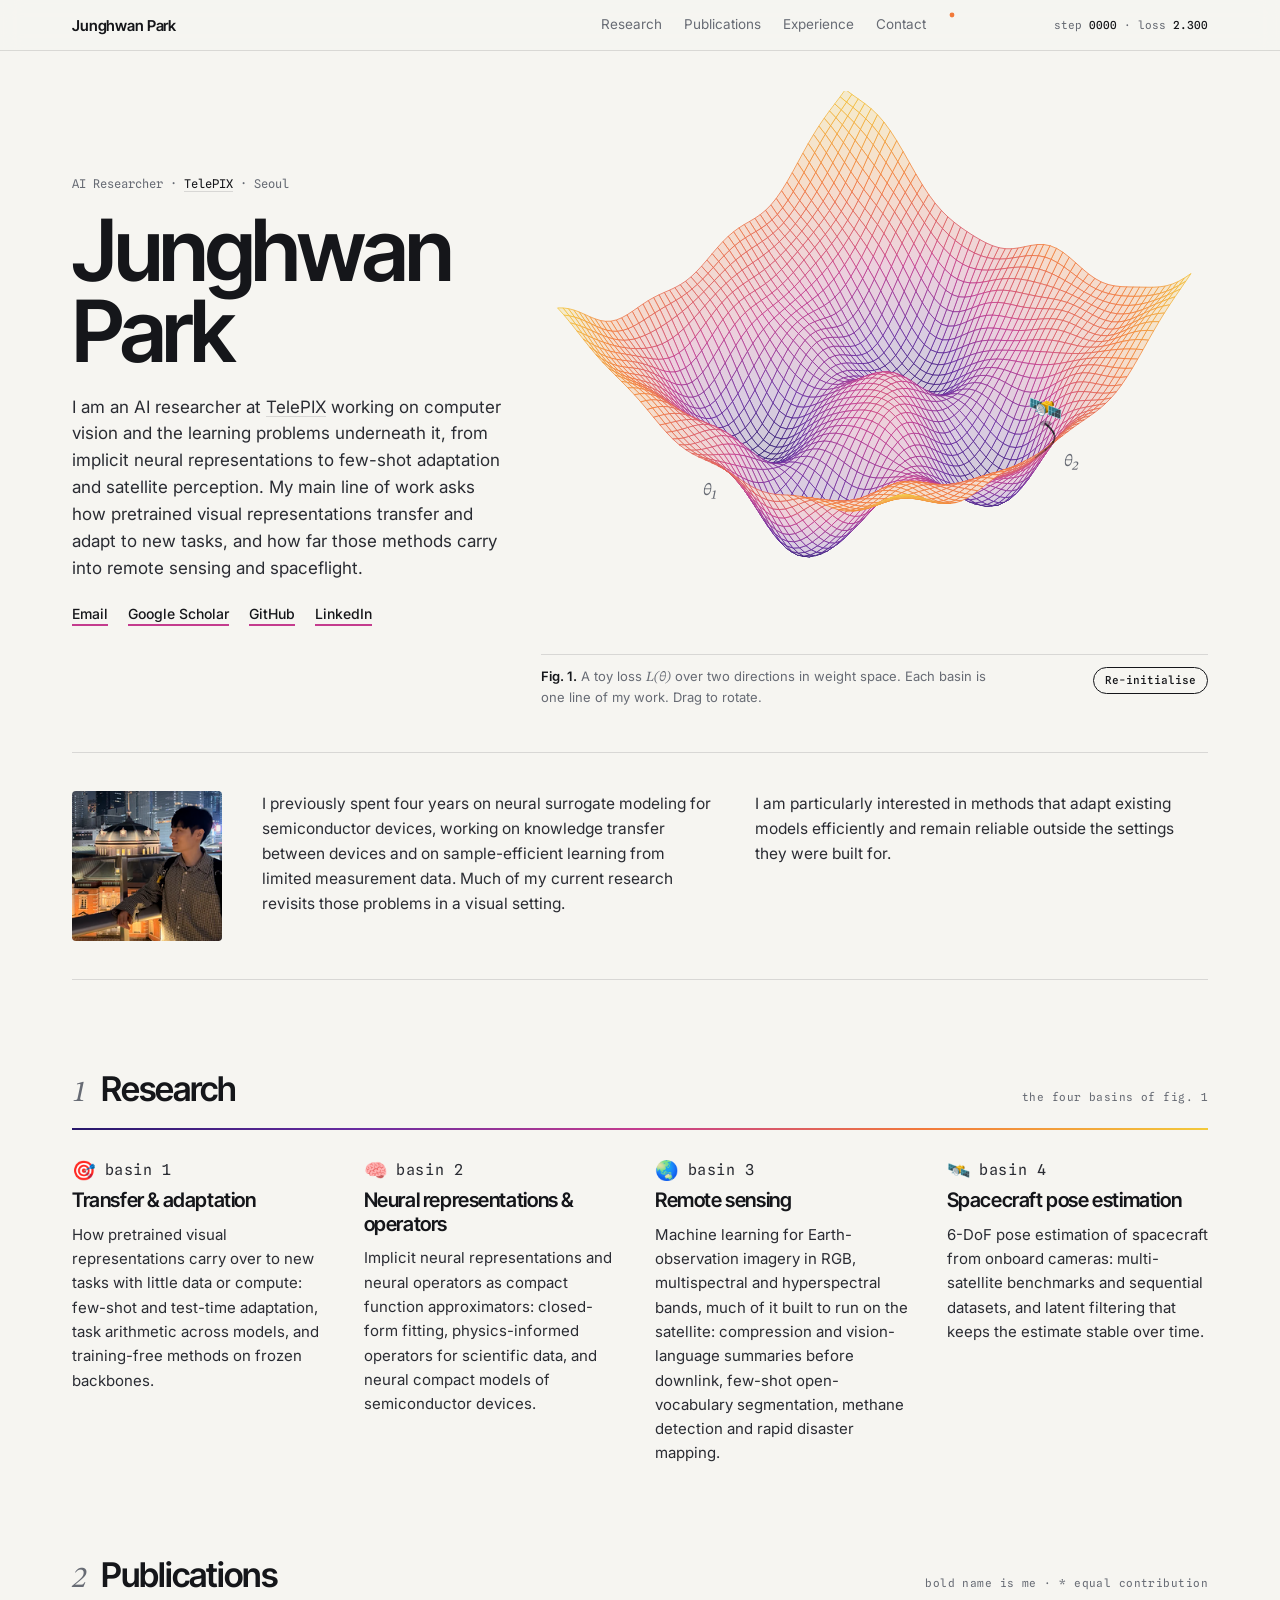
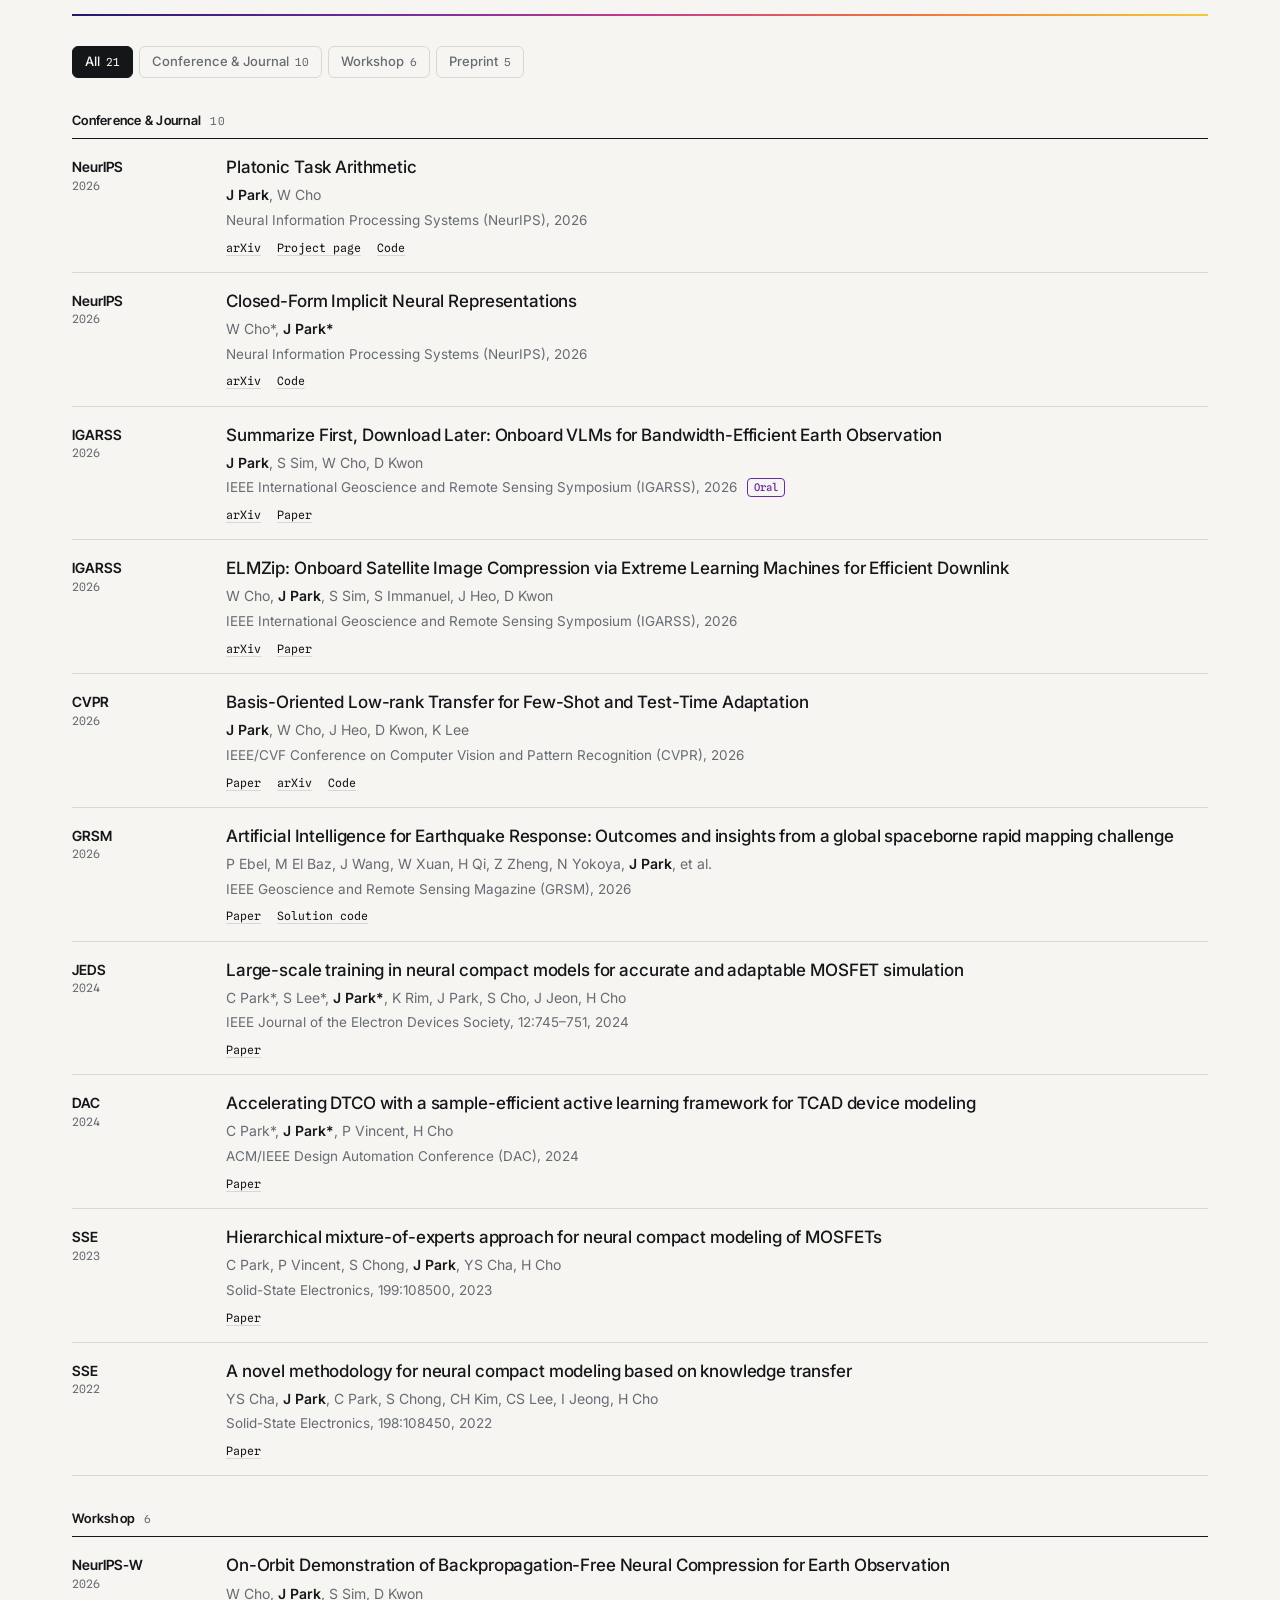
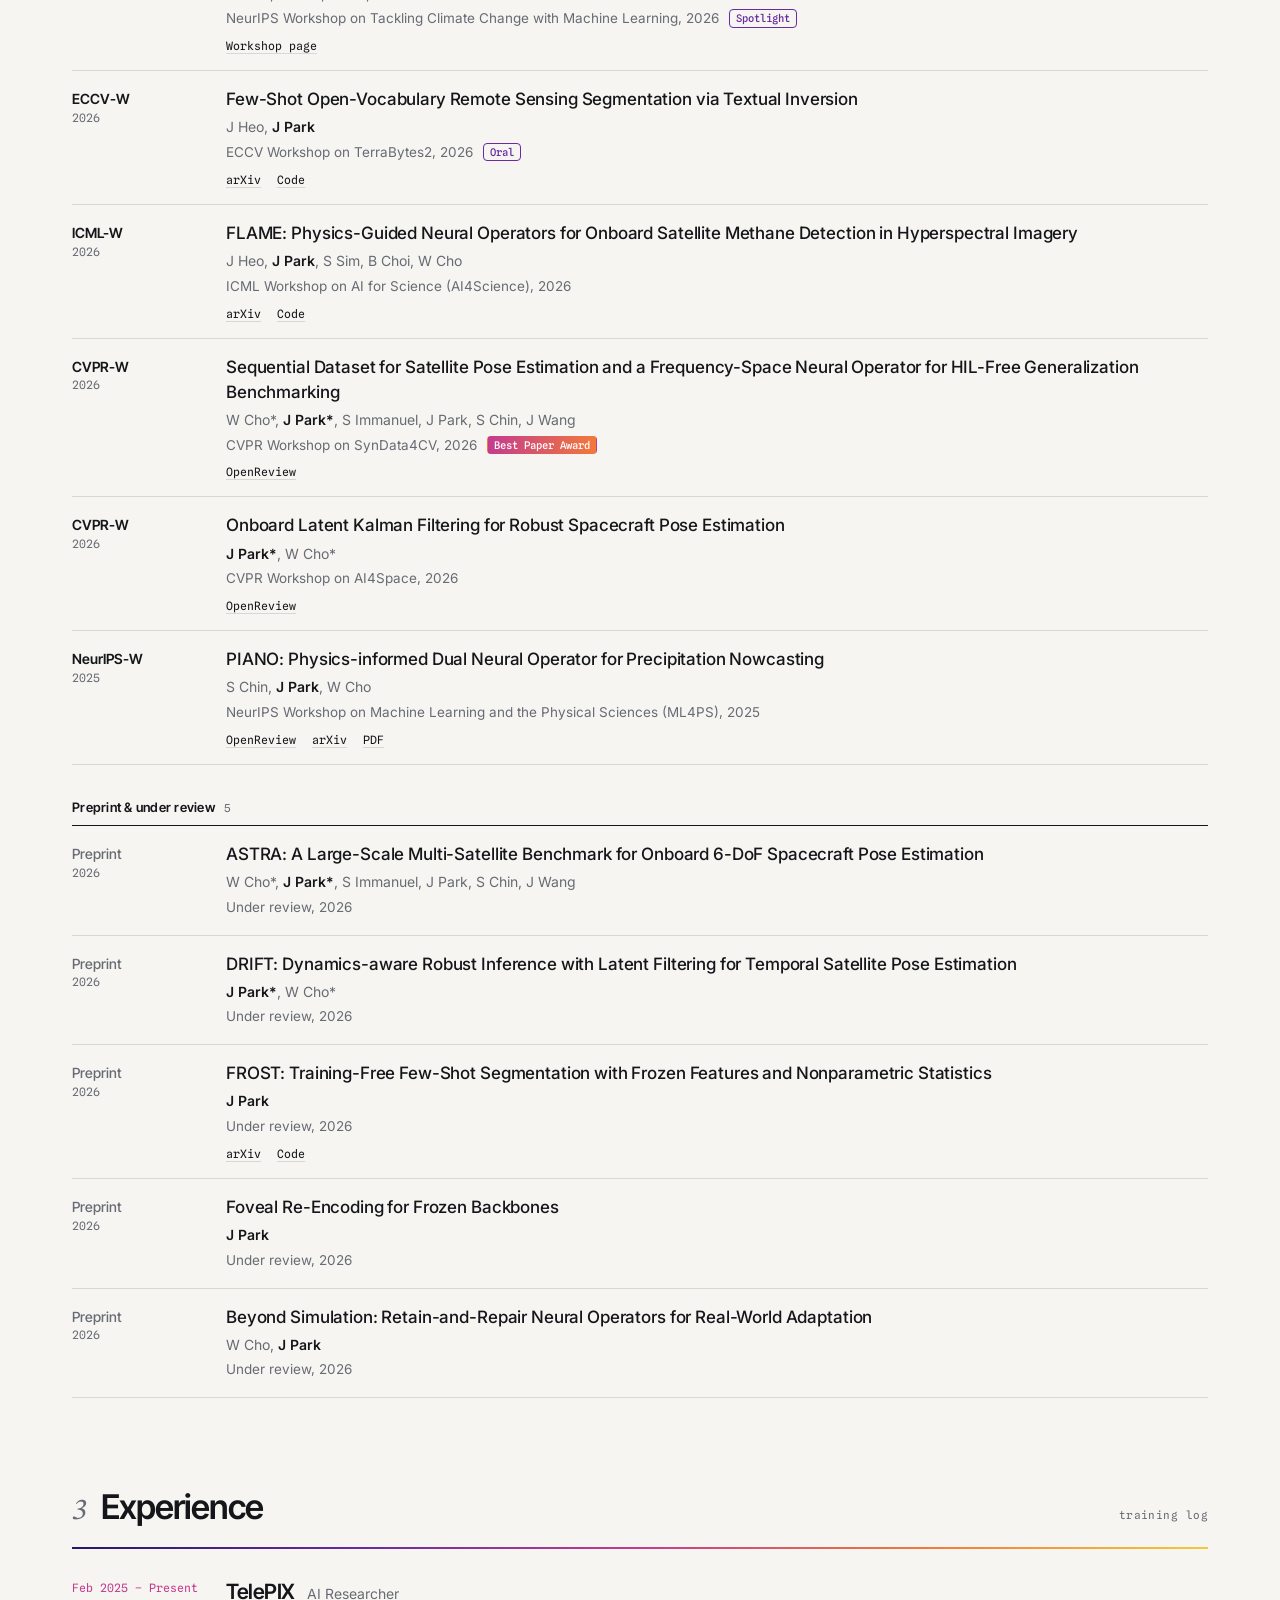
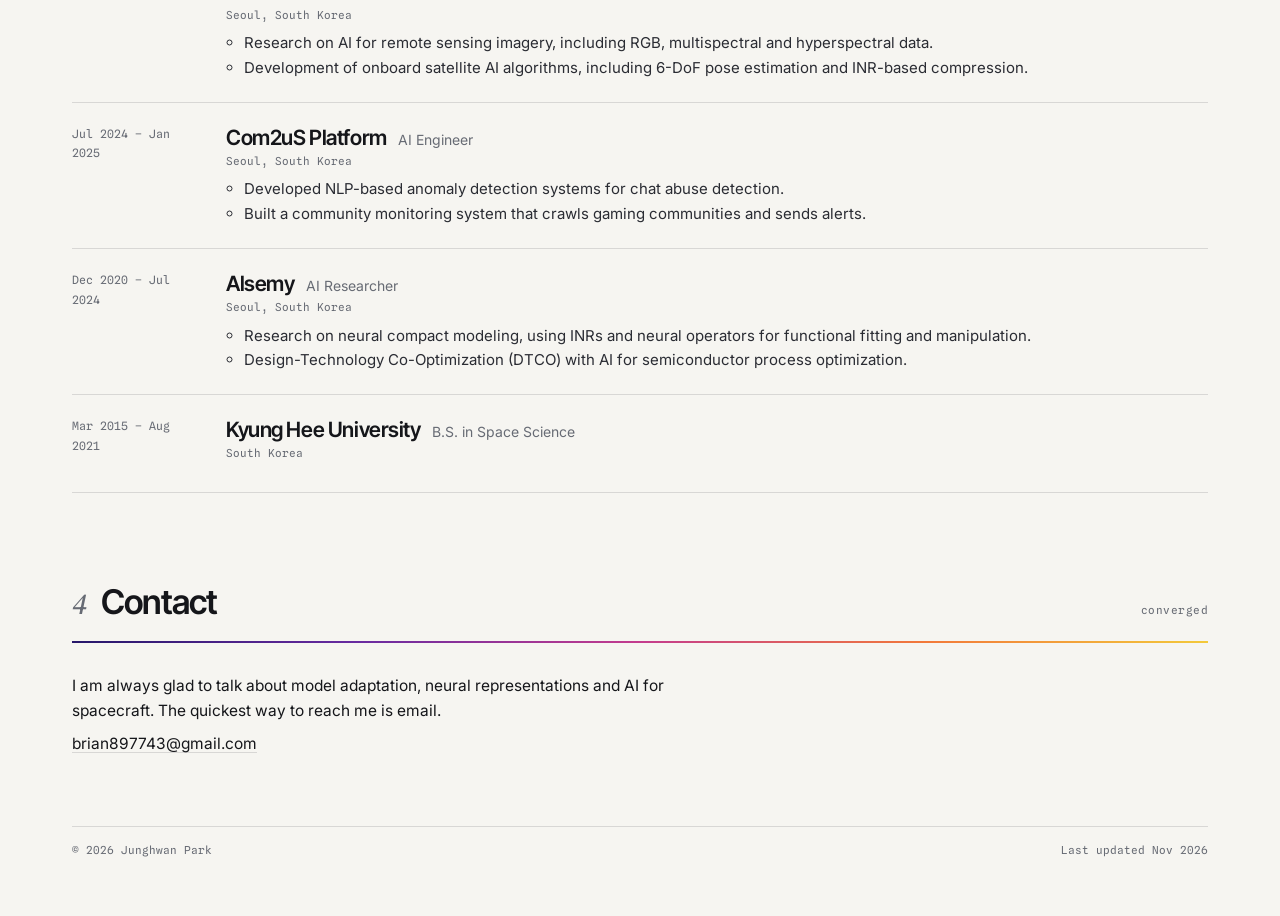
==== commit 728c728a: "[update] homepage redesign: loss landscape Replace the dark starfield design with a light page built" ====
--- a/index.html
+++ b/index.html
@@ -1,5 +1,5 @@
 <!doctype html>
-<html lang="en" data-theme="dark">
+<html lang="en">
 <head>
   <meta charset="utf-8">
   <meta name="viewport" content="width=device-width, initial-scale=1">
@@ -13,22 +13,14 @@
   <meta property="og:url" content="https://jhpark-ai.github.io/">
   <meta property="og:image" content="https://jhpark-ai.github.io/assets/profile.png">
   <meta name="twitter:card" content="summary">
-  <meta name="theme-color" content="#04060c">
+  <meta name="theme-color" content="#f6f5f1">
   <link rel="icon" href="assets/favicon.svg" type="image/svg+xml">
-
-  <!-- Apply the saved theme before first paint so the page never flashes. -->
-  <script>
-    try {
-      var saved = localStorage.getItem('theme');
-      if (saved === 'light' || saved === 'dark') document.documentElement.dataset.theme = saved;
-    } catch (e) {}
-  </script>
 
   <link rel="preconnect" href="https://fonts.googleapis.com">
   <link rel="preconnect" href="https://fonts.gstatic.com" crossorigin>
-  <link href="https://fonts.googleapis.com/css2?family=Inter:wght@400;500;600&family=JetBrains+Mono:wght@400;500&family=Space+Grotesk:wght@500;600;700&display=swap" rel="stylesheet">
-  <link rel="stylesheet" href="assets/style.css">
-  <script src="assets/main.js" defer></script>
+  <link href="https://fonts.googleapis.com/css2?family=Inter+Tight:wght@500;600&family=Inter:wght@400;500;600&family=STIX+Two+Text:ital@1&family=Spline+Sans+Mono:wght@400;500&display=swap" rel="stylesheet">
+  <link rel="stylesheet" href="assets/style.css?v=2">
+  <script src="assets/main.js?v=2" defer></script>
 
   <script type="application/ld+json">
   {
@@ -53,497 +45,383 @@
 <body>
 <a class="skip" href="#about">Skip to content</a>
 
-<header class="nav" id="top">
-  <div class="nav-inner">
-    <a class="brand" href="#top" aria-label="Junghwan Park, back to top">
-      <svg class="brand-mark" viewBox="0 0 32 32" aria-hidden="true">
-        <circle cx="16" cy="16" r="5.5" class="brand-planet"/>
-        <ellipse cx="16" cy="16" rx="13" ry="4.6" transform="rotate(-28 16 16)" class="brand-orbit"/>
-        <circle cx="27" cy="9.6" r="2" class="brand-sat"/>
-      </svg>
-      <span>Junghwan Park</span>
-    </a>
-    <nav class="nav-links" aria-label="Sections">
-      <a href="#about">About</a>
-      <a href="#research">Research</a>
-      <a href="#publications">Publications</a>
-      <a href="#experience">Experience</a>
-      <a href="#contact">Contact</a>
-    </nav>
-    <button class="theme-toggle" type="button" aria-label="Switch colour theme" title="Switch colour theme">
-      <svg class="icon-moon" viewBox="0 0 24 24" aria-hidden="true"><path d="M20 14.5A8.5 8.5 0 0 1 9.5 4 8.5 8.5 0 1 0 20 14.5z"/></svg>
-      <svg class="icon-sun" viewBox="0 0 24 24" aria-hidden="true"><circle cx="12" cy="12" r="4"/><path d="M12 2v2.5M12 19.500V22M2 12h2.500M19.500 12H22M4.900 4.900l1.800 1.800M17.300 17.300l1.800 1.800M4.900 19.100l1.800-1.800M17.300 6.700l1.800-1.800"/></svg>
-    </button>
-  </div>
+<header class="bar">
+  <div class="wrap bar-in">
+    <a class="who" href="#about">Junghwan Park</a>
+    <nav aria-label="Sections"><a href="#research">Research</a><a href="#publications">Publications</a><a href="#experience">Experience</a><a href="#contact">Contact</a></nav>
+    <!-- Scrolling the page is the "training run": the step counts up and the loss comes down. -->
+    <div class="train" title="Scrolling the page is the training run" aria-hidden="true">
+      <svg viewBox="0 0 92 24"><path id="curve" d=""/><circle id="curve-dot" r="2.4"/></svg>
+      <span>step <b id="t-step">0000</b> · loss <b id="t-loss">2.300</b></span>
+    </div>
+  </div>
+  <div class="prog" id="prog"></div>
 </header>
 
 <main>
 
-  <!-- ───────────── Hero ───────────── -->
-  <section class="hero" id="about">
-    <canvas class="sky" id="sky" aria-hidden="true"></canvas>
-    <div class="horizon" aria-hidden="true"><div class="limb"></div></div>
-
-    <div class="wrap hero-grid">
-      <div class="hero-text">
-        <p class="eyebrow">
-          <span class="status-dot" aria-hidden="true"></span>
-          AI Researcher · <a href="https://telepix.net/" target="_blank" rel="noopener">TelePIX</a>
-          <span class="coords"><span class="eyebrow-sep" aria-hidden="true">/</span> Seoul 37.57°N 126.98°E</span>
-        </p>
-        <h1>Junghwan Park</h1>
-
-        <div class="bio">
-          <p>I am an AI researcher at <a href="https://telepix.net/" target="_blank" rel="noopener">TelePIX</a> working on computer vision and the learning problems underneath it, from implicit neural representations to few-shot adaptation and satellite perception. My main line of work asks how pretrained visual representations transfer and adapt to new tasks, and how far those methods carry into remote sensing and spaceflight.</p>
-          <p>I previously spent four years on neural surrogate modeling for semiconductor devices, working on knowledge transfer between devices and on sample-efficient learning from limited measurement data. Much of my current research revisits those problems in a visual setting. I am particularly interested in methods that adapt existing models efficiently and remain reliable outside the settings they were built for.</p>
+<!-- ───────────── About ───────────── -->
+<section id="about">
+  <div class="wrap hero">
+    <div>
+      <p class="eyebrow">AI Researcher · <a href="https://telepix.net/" target="_blank" rel="noopener">TelePIX</a> · Seoul</p>
+      <h1>Junghwan<br>Park</h1>
+      <p class="lead">I am an AI researcher at <a href="https://telepix.net/" target="_blank" rel="noopener">TelePIX</a> working on computer vision and the learning problems underneath it, from implicit neural representations to few-shot adaptation and satellite perception. My main line of work asks how pretrained visual representations transfer and adapt to new tasks, and how far those methods carry into remote sensing and spaceflight.</p>
+      <ul class="links" aria-label="Profiles">
+        <li><a class="js-email" href="#contact">Email</a></li>
+        <li><a href="https://scholar.google.com/citations?user=KDFm2E8AAAAJ" target="_blank" rel="noopener me">Google Scholar</a></li>
+        <li><a href="https://github.com/jhpark-ai" target="_blank" rel="noopener me">GitHub</a></li>
+        <li><a href="https://www.linkedin.com/in/junghwan-park-810b25239/" target="_blank" rel="noopener me">LinkedIn</a></li>
+        <!-- To offer a CV download, add a public copy (without phone number) at assets/cv.pdf and uncomment:
+        <li><a href="assets/cv.pdf" target="_blank" rel="noopener">CV</a></li> -->
+      </ul>
+    </div>
+    <figure class="fig">
+      <div class="stage" id="stage"><canvas id="surf" role="img" aria-label="A three-dimensional loss surface with four basins. A satellite circles down the slope and settles into one of them."></canvas></div>
+      <figcaption class="cap">
+        <p><b>Fig. 1.</b> A toy loss <span class="m">L(θ)</span> over two directions in weight space. Each basin is one line of my work. Drag to rotate.</p>
+        <div class="ctl">
+          <button type="button" id="again">Re-initialise</button>
         </div>
-
-        <ul class="links" aria-label="Profiles">
-          <li><a class="js-email" href="#contact">
-            <svg viewBox="0 0 24 24" aria-hidden="true" class="ic-stroke"><rect x="3" y="5.500" width="18" height="13" rx="2"/><path d="m3.500 7 8.500 6.500L20.500 7"/></svg>Email</a></li>
-          <li><a href="https://scholar.google.com/citations?user=KDFm2E8AAAAJ" target="_blank" rel="noopener me">
-            <svg viewBox="0 0 24 24" aria-hidden="true" class="ic-stroke"><path d="M12 4 2 9l10 5 10-5-10-5z"/><path d="M6 11.500V16c0 1.300 2.700 2.500 6 2.500s6-1.200 6-2.500v-4.500"/></svg>Google Scholar</a></li>
-          <li><a href="https://github.com/jhpark-ai" target="_blank" rel="noopener me">
-            <svg viewBox="0 0 24 24" aria-hidden="true" class="ic-fill"><path d="M12 .297c-6.630 0-12 5.373-12 12 0 5.303 3.438 9.800 8.205 11.385.600.113.820-.258.820-.577 0-.285-.010-1.040-.015-2.040-3.338.724-4.042-1.610-4.042-1.610C4.422 18.070 3.633 17.700 3.633 17.700c-1.087-.744.084-.729.084-.729 1.205.084 1.838 1.236 1.838 1.236 1.070 1.835 2.809 1.305 3.495.998.108-.776.417-1.305.760-1.605-2.665-.300-5.466-1.332-5.466-5.930 0-1.310.465-2.380 1.235-3.220-.135-.303-.540-1.523.105-3.176 0 0 1.005-.322 3.300 1.230.960-.267 1.980-.399 3-.405 1.020.006 2.040.138 3 .405 2.280-1.552 3.285-1.230 3.285-1.230.645 1.653.240 2.873.120 3.176.765.840 1.230 1.910 1.230 3.220 0 4.610-2.805 5.625-5.475 5.920.420.360.810 1.096.810 2.220 0 1.606-.015 2.896-.015 3.286 0 .315.210.690.825.570C20.565 22.092 24 17.592 24 12.297c0-6.627-5.373-12-12-12"/></svg>GitHub</a></li>
-          <li><a href="https://www.linkedin.com/in/junghwan-park-810b25239/" target="_blank" rel="noopener me">
-            <svg viewBox="0 0 24 24" aria-hidden="true" class="ic-fill"><path d="M20.447 20.452h-3.554v-5.569c0-1.328-.027-3.037-1.852-3.037-1.853 0-2.136 1.445-2.136 2.939v5.667H9.351V9h3.414v1.561h.046c.477-.900 1.637-1.850 3.370-1.850 3.601 0 4.267 2.370 4.267 5.455v6.286zM5.337 7.433c-1.144 0-2.063-.926-2.063-2.065 0-1.138.920-2.063 2.063-2.063 1.140 0 2.064.925 2.064 2.063 0 1.139-.925 2.065-2.064 2.065zm1.782 13.019H3.555V9h3.564v11.452zM22.225 0H1.771C.792 0 0 .774 0 1.729v20.542C0 23.227.792 24 1.771 24h20.451C23.200 24 24 23.227 24 22.271V1.729C24 .774 23.200 0 22.222 0h.003z"/></svg>LinkedIn</a></li>
-          <!-- To offer a CV download, add a public copy (without phone number) at assets/cv.pdf and uncomment:
-          <li><a href="assets/cv.pdf" target="_blank" rel="noopener">CV</a></li> -->
-        </ul>
-      </div>
-
-      <div class="portrait" aria-hidden="false">
-        <div class="orbit orbit-inner" aria-hidden="true">
-          <svg class="sat" viewBox="0 0 24 24"><rect x="9" y="8.500" width="6" height="7" rx="1.200"/><rect x="1.500" y="9.500" width="5.500" height="5" rx=".600"/><rect x="17" y="9.500" width="5.500" height="5" rx=".600"/><path d="M7 12h2M15 12h2"/></svg>
-        </div>
-        <div class="orbit orbit-outer" aria-hidden="true"><span class="moon"></span></div>
-        <img src="assets/profile.png" width="192" height="192" alt="Portrait of Junghwan Park">
-      </div>
-    </div>
-  </section>
-
-  <!-- ───────────── Highlights ───────────── -->
-  <section class="section section-tight" aria-labelledby="highlights-h">
-    <div class="wrap">
-      <h2 class="visually-hidden" id="highlights-h">Highlights</h2>
-      <ul class="highlights">
-        <li>
-          <span class="hl-label">NeurIPS 2026</span>
-          <strong>Two conference papers</strong>
-          <span class="hl-desc">Platonic Task Arithmetic and Closed-Form Implicit Neural Representations.</span>
-        </li>
-        <li>
-          <span class="hl-label">CVPR 2026</span>
-          <strong>BOLT</strong>
-          <span class="hl-desc">Basis-oriented low-rank transfer for few-shot and test-time adaptation.</span>
-        </li>
-        <li>
-          <span class="hl-label hl-gold">Best Paper Award</span>
-          <strong>CVPR SynData4CV</strong>
-          <span class="hl-desc">A sequential dataset and frequency-space neural operator for satellite pose estimation.</span>
-        </li>
-        <li>
-          <span class="hl-label hl-gold">On orbit</span>
-          <strong>Neural compression in space</strong>
-          <span class="hl-desc">Backpropagation-free compression demonstrated on orbit. NeurIPS CCAI Spotlight.</span>
-        </li>
-      </ul>
-    </div>
-  </section>
-
-  <!-- ───────────── Research ───────────── -->
-  <section class="section" id="research" aria-labelledby="research-h">
-    <div class="wrap">
-      <header class="sec-head"><span class="sec-idx">01</span><h2 id="research-h">Research</h2><span class="sec-rule" aria-hidden="true"></span></header>
-
-      <div class="cards">
-        <article class="card">
-          <svg class="card-ic" viewBox="0 0 48 48" aria-hidden="true"><circle cx="12" cy="24" r="5"/><circle cx="36" cy="12" r="4"/><circle cx="36" cy="36" r="4"/><path d="M16.500 21.500 32.300 13.700M16.500 26.500l15.800 7.800"/></svg>
-          <h3>Transfer &amp; adaptation</h3>
-          <p>How pretrained visual representations carry over to new tasks with little data or compute: few-shot and test-time adaptation, task arithmetic across models, and training-free segmentation on frozen features.</p>
-          <p class="card-refs">BOLT · Platonic Task Arithmetic · FROST</p>
-        </article>
-        <article class="card">
-          <svg class="card-ic" viewBox="0 0 48 48" aria-hidden="true"><path d="M4 30c5 0 5-14 10-14s5 18 10 18 5-22 10-22 5 14 10 14"/><path d="M4 40h40" class="dim"/></svg>
-          <h3>Neural representations &amp; operators</h3>
-          <p>Implicit neural representations and neural operators as compact function approximators: closed-form fitting, backpropagation-free compression, and physics-guided operators for scientific data.</p>
-          <p class="card-refs">Closed-Form INR · ELMZip · PIANO · FLAME</p>
-        </article>
-        <article class="card">
-          <svg class="card-ic" viewBox="0 0 48 48" aria-hidden="true"><rect x="18" y="17" width="12" height="14" rx="2"/><rect x="3" y="19.500" width="11" height="9" rx="1"/><rect x="34" y="19.500" width="11" height="9" rx="1"/><path d="M14 24h4M30 24h4M24 31v5M19 41a7 7 0 0 1 10 0" /></svg>
-          <h3>Onboard satellite AI</h3>
-          <p>Perception that runs on the spacecraft itself: 6-DoF pose estimation, onboard compression, and vision-language models that summarize before downlink, across RGB, multispectral and hyperspectral imagery.</p>
-          <p class="card-refs">ASTRA · DRIFT · Summarize First, Download Later</p>
-        </article>
-      </div>
-    </div>
-  </section>
-
-  <!-- ───────────── Publications ───────────── -->
-  <section class="section" id="publications" aria-labelledby="pubs-h">
-    <div class="wrap">
-      <header class="sec-head"><span class="sec-idx">02</span><h2 id="pubs-h">Publications</h2><span class="sec-rule" aria-hidden="true"></span></header>
-
-      <div class="pub-toolbar">
-        <div class="filters" role="group" aria-label="Filter publications">
-          <button type="button" class="filter is-active" data-filter="all" aria-pressed="true">All <span class="count">21</span></button>
-          <button type="button" class="filter" data-filter="main" aria-pressed="false">Conference &amp; Journal <span class="count">10</span></button>
-          <button type="button" class="filter" data-filter="workshop" aria-pressed="false">Workshop <span class="count">6</span></button>
-          <button type="button" class="filter" data-filter="preprint" aria-pressed="false">Preprint <span class="count">5</span></button>
-        </div>
-        <p class="pub-note"><span class="me">J Park</span> is me. * equal contribution. Full list on <a href="https://scholar.google.com/citations?user=KDFm2E8AAAAJ" target="_blank" rel="noopener">Google Scholar</a>.</p>
-      </div>
-
-      <!-- To add a paper: copy one <li class="pub"> block and edit it. -->
-
-      <div class="pub-group" data-type="main">
-        <h3 class="pub-group-title">Conference &amp; Journal</h3>
-        <ul class="pubs">
-
-          <li class="pub">
-            <div class="pub-venue"><span class="v-name">NeurIPS</span><span class="v-year">2026</span></div>
-            <div class="pub-body">
-              <h4><a href="https://arxiv.org/abs/2610.00929" target="_blank" rel="noopener">Platonic Task Arithmetic</a></h4>
-              <p class="authors"><span class="me">J Park</span>, W Cho</p>
-              <p class="venue">Neural Information Processing Systems (NeurIPS), 2026</p>
-              <p class="chips">
-                <a href="https://arxiv.org/abs/2610.00929" target="_blank" rel="noopener">arXiv</a>
-                <a href="Platonic-Task-Arithmetic/">Project page</a>
-                <a href="https://github.com/jhpark-ai/Platonic-Task-Arithmetic" target="_blank" rel="noopener">Code</a>
-              </p>
-            </div>
-          </li>
-
-          <li class="pub">
-            <div class="pub-venue"><span class="v-name">NeurIPS</span><span class="v-year">2026</span></div>
-            <div class="pub-body">
-              <h4><a href="https://arxiv.org/abs/2602.07603" target="_blank" rel="noopener">Closed-Form Implicit Neural Representations</a></h4>
-              <p class="authors">W Cho*, <span class="me">J Park*</span></p>
-              <p class="venue">Neural Information Processing Systems (NeurIPS), 2026</p>
-              <p class="chips">
-                <a href="https://arxiv.org/abs/2602.07603" target="_blank" rel="noopener">arXiv</a>
-                <a href="https://openreview.net/attachment?id=xgO3o4J75E&amp;name=supplementary_material" target="_blank" rel="noopener">Code</a>
-              </p>
-            </div>
-          </li>
-
-          <li class="pub">
-            <div class="pub-venue"><span class="v-name">IGARSS</span><span class="v-year">2026</span></div>
-            <div class="pub-body">
-              <h4><a href="https://arxiv.org/abs/2608.06959" target="_blank" rel="noopener">Summarize First, Download Later: Onboard VLMs for Bandwidth-Efficient Earth Observation</a></h4>
-              <p class="authors"><span class="me">J Park</span>, S Sim, W Cho, D Kwon</p>
-              <p class="venue">IEEE International Geoscience and Remote Sensing Symposium (IGARSS), 2026 <span class="badge">Oral</span></p>
-              <p class="chips">
-                <a href="https://arxiv.org/abs/2608.06959" target="_blank" rel="noopener">arXiv</a>
-                <a href="https://doi.org/10.1109/IGARSS60577.2026.11730445" target="_blank" rel="noopener">Paper</a>
-              </p>
-            </div>
-          </li>
-
-          <li class="pub">
-            <div class="pub-venue"><span class="v-name">IGARSS</span><span class="v-year">2026</span></div>
-            <div class="pub-body">
-              <h4><a href="https://arxiv.org/abs/2608.06942" target="_blank" rel="noopener">ELMZip: Onboard Satellite Image Compression via Extreme Learning Machines for Efficient Downlink</a></h4>
-              <p class="authors">W Cho, <span class="me">J Park</span>, S Sim, S Immanuel, J Heo, D Kwon</p>
-              <p class="venue">IEEE International Geoscience and Remote Sensing Symposium (IGARSS), 2026</p>
-              <p class="chips">
-                <a href="https://arxiv.org/abs/2608.06942" target="_blank" rel="noopener">arXiv</a>
-                <a href="https://doi.org/10.1109/IGARSS60577.2026.11730267" target="_blank" rel="noopener">Paper</a>
-              </p>
-            </div>
-          </li>
-
-          <li class="pub">
-            <div class="pub-venue"><span class="v-name">CVPR</span><span class="v-year">2026</span></div>
-            <div class="pub-body">
-              <h4><a href="https://openaccess.thecvf.com/content/CVPR2026/html/Park_Basis-Oriented_Low-rank_Transfer_for_Few-Shot_and_Test-Time_Adaptation_CVPR_2026_paper.html" target="_blank" rel="noopener">Basis-Oriented Low-rank Transfer for Few-Shot and Test-Time Adaptation</a></h4>
-              <p class="authors"><span class="me">J Park</span>, W Cho, J Heo, D Kwon, K Lee</p>
-              <p class="venue">IEEE/CVF Conference on Computer Vision and Pattern Recognition (CVPR), 2026</p>
-              <p class="chips">
-                <a href="https://openaccess.thecvf.com/content/CVPR2026/html/Park_Basis-Oriented_Low-rank_Transfer_for_Few-Shot_and_Test-Time_Adaptation_CVPR_2026_paper.html" target="_blank" rel="noopener">Paper</a>
-                <a href="https://arxiv.org/abs/2512.02441" target="_blank" rel="noopener">arXiv</a>
-                <a href="https://github.com/jhpark-ai/BOLT" target="_blank" rel="noopener">Code</a>
-              </p>
-            </div>
-          </li>
-
-          <li class="pub">
-            <div class="pub-venue"><span class="v-name">GRSM</span><span class="v-year">2026</span></div>
-            <div class="pub-body">
-              <h4><a href="https://ieeexplore.ieee.org/abstract/document/11373906" target="_blank" rel="noopener">Artificial Intelligence for Earthquake Response: Outcomes and insights from a global spaceborne rapid mapping challenge</a></h4>
-              <p class="authors">P Ebel, M El Baz, J Wang, W Xuan, H Qi, Z Zheng, N Yokoya, <span class="me">J Park</span>, et al.</p>
-              <p class="venue">IEEE Geoscience and Remote Sensing Magazine (GRSM), 2026</p>
-              <p class="chips">
-                <a href="https://ieeexplore.ieee.org/abstract/document/11373906" target="_blank" rel="noopener">Paper</a>
-                <a href="https://github.com/jhpark-ai/AI4EarthquakeResponse-1st" target="_blank" rel="noopener">Solution code</a>
-              </p>
-            </div>
-          </li>
-
-          <li class="pub">
-            <div class="pub-venue"><span class="v-name">JEDS</span><span class="v-year">2024</span></div>
-            <div class="pub-body">
-              <h4><a href="https://doi.org/10.1109/JEDS.2024.3417521" target="_blank" rel="noopener">Large-scale training in neural compact models for accurate and adaptable MOSFET simulation</a></h4>
-              <p class="authors">C Park*, S Lee*, <span class="me">J Park*</span>, K Rim, J Park, S Cho, J Jeon, H Cho</p>
-              <p class="venue">IEEE Journal of the Electron Devices Society, 12:745–751, 2024</p>
-              <p class="chips">
-                <a href="https://doi.org/10.1109/JEDS.2024.3417521" target="_blank" rel="noopener">Paper</a>
-              </p>
-            </div>
-          </li>
-
-          <li class="pub">
-            <div class="pub-venue"><span class="v-name">DAC</span><span class="v-year">2024</span></div>
-            <div class="pub-body">
-              <h4><a href="https://doi.org/10.1145/3649329.3655925" target="_blank" rel="noopener">Accelerating DTCO with a sample-efficient active learning framework for TCAD device modeling</a></h4>
-              <p class="authors">C Park*, <span class="me">J Park*</span>, P Vincent, H Cho</p>
-              <p class="venue">ACM/IEEE Design Automation Conference (DAC), 2024</p>
-              <p class="chips">
-                <a href="https://doi.org/10.1145/3649329.3655925" target="_blank" rel="noopener">Paper</a>
-              </p>
-            </div>
-          </li>
-
-          <li class="pub">
-            <div class="pub-venue"><span class="v-name">SSE</span><span class="v-year">2023</span></div>
-            <div class="pub-body">
-              <h4><a href="https://doi.org/10.1016/j.sse.2022.108500" target="_blank" rel="noopener">Hierarchical mixture-of-experts approach for neural compact modeling of MOSFETs</a></h4>
-              <p class="authors">C Park, P Vincent, S Chong, <span class="me">J Park</span>, YS Cha, H Cho</p>
-              <p class="venue">Solid-State Electronics, 199:108500, 2023</p>
-              <p class="chips">
-                <a href="https://doi.org/10.1016/j.sse.2022.108500" target="_blank" rel="noopener">Paper</a>
-              </p>
-            </div>
-          </li>
-
-          <li class="pub">
-            <div class="pub-venue"><span class="v-name">SSE</span><span class="v-year">2022</span></div>
-            <div class="pub-body">
-              <h4><a href="https://doi.org/10.1016/j.sse.2022.108450" target="_blank" rel="noopener">A novel methodology for neural compact modeling based on knowledge transfer</a></h4>
-              <p class="authors">YS Cha, <span class="me">J Park</span>, C Park, S Chong, CH Kim, CS Lee, I Jeong, H Cho</p>
-              <p class="venue">Solid-State Electronics, 198:108450, 2022</p>
-              <p class="chips">
-                <a href="https://doi.org/10.1016/j.sse.2022.108450" target="_blank" rel="noopener">Paper</a>
-              </p>
-            </div>
-          </li>
-
-        </ul>
-      </div>
-
-      <div class="pub-group" data-type="workshop">
-        <h3 class="pub-group-title">Workshop</h3>
-        <ul class="pubs">
-
-          <li class="pub">
-            <div class="pub-venue"><span class="v-name">NeurIPS-W</span><span class="v-year">2026</span></div>
-            <div class="pub-body">
-              <h4><a href="https://neurips.cc/virtual/2026/174541" target="_blank" rel="noopener">On-Orbit Demonstration of Backpropagation-Free Neural Compression for Earth Observation</a></h4>
-              <p class="authors">W Cho, <span class="me">J Park</span>, S Sim, D Kwon</p>
-              <p class="venue">NeurIPS Workshop on Tackling Climate Change with Machine Learning, 2026 <span class="badge">Spotlight</span></p>
-              <p class="chips">
-                <a href="https://neurips.cc/virtual/2026/174541" target="_blank" rel="noopener">Workshop page</a>
-              </p>
-            </div>
-          </li>
-
-          <li class="pub">
-            <div class="pub-venue"><span class="v-name">ECCV-W</span><span class="v-year">2026</span></div>
-            <div class="pub-body">
-              <h4><a href="https://arxiv.org/abs/2607.25563" target="_blank" rel="noopener">Few-Shot Open-Vocabulary Remote Sensing Segmentation via Textual Inversion</a></h4>
-              <p class="authors">J Heo, <span class="me">J Park</span></p>
-              <p class="venue">ECCV Workshop on TerraBytes2, 2026 <span class="badge">Oral</span></p>
-              <p class="chips">
-                <a href="https://arxiv.org/abs/2607.25563" target="_blank" rel="noopener">arXiv</a>
-                <a href="https://github.com/ROKMC1250/FewShot-OVRS-TI" target="_blank" rel="noopener">Code</a>
-              </p>
-            </div>
-          </li>
-
-          <li class="pub">
-            <div class="pub-venue"><span class="v-name">ICML-W</span><span class="v-year">2026</span></div>
-            <div class="pub-body">
-              <h4><a href="https://arxiv.org/abs/2606.01577" target="_blank" rel="noopener">FLAME: Physics-Guided Neural Operators for Onboard Satellite Methane Detection in Hyperspectral Imagery</a></h4>
-              <p class="authors">J Heo, <span class="me">J Park</span>, S Sim, B Choi, W Cho</p>
-              <p class="venue">ICML Workshop on AI for Science (AI4Science), 2026</p>
-              <p class="chips">
-                <a href="https://arxiv.org/abs/2606.01577" target="_blank" rel="noopener">arXiv</a>
-                <a href="https://github.com/ROKMC1250/FLAME" target="_blank" rel="noopener">Code</a>
-              </p>
-            </div>
-          </li>
-
-          <li class="pub">
-            <div class="pub-venue"><span class="v-name">CVPR-W</span><span class="v-year">2026</span></div>
-            <div class="pub-body">
-              <h4><a href="https://openreview.net/forum?id=dIO3JLoy19" target="_blank" rel="noopener">Sequential Dataset for Satellite Pose Estimation and a Frequency-Space Neural Operator for HIL-Free Generalization Benchmarking</a></h4>
-              <p class="authors">W Cho*, <span class="me">J Park*</span>, S Immanuel, J Park, S Chin, J Wang</p>
-              <p class="venue">CVPR Workshop on SynData4CV, 2026 <span class="badge badge-gold">Best Paper Award</span></p>
-              <p class="chips">
-                <a href="https://openreview.net/forum?id=dIO3JLoy19" target="_blank" rel="noopener">OpenReview</a>
-              </p>
-            </div>
-          </li>
-
-          <li class="pub">
-            <div class="pub-venue"><span class="v-name">CVPR-W</span><span class="v-year">2026</span></div>
-            <div class="pub-body">
-              <h4><a href="https://openreview.net/forum?id=7yYcqe9l8a" target="_blank" rel="noopener">Onboard Latent Kalman Filtering for Robust Spacecraft Pose Estimation</a></h4>
-              <p class="authors"><span class="me">J Park*</span>, W Cho*</p>
-              <p class="venue">CVPR Workshop on AI4Space, 2026</p>
-              <p class="chips">
-                <a href="https://openreview.net/forum?id=7yYcqe9l8a" target="_blank" rel="noopener">OpenReview</a>
-              </p>
-            </div>
-          </li>
-
-          <li class="pub">
-            <div class="pub-venue"><span class="v-name">NeurIPS-W</span><span class="v-year">2025</span></div>
-            <div class="pub-body">
-              <h4><a href="https://openreview.net/forum?id=F3EcrOOE50" target="_blank" rel="noopener">PIANO: Physics-informed Dual Neural Operator for Precipitation Nowcasting</a></h4>
-              <p class="authors">S Chin, <span class="me">J Park</span>, W Cho</p>
-              <p class="venue">NeurIPS Workshop on Machine Learning and the Physical Sciences (ML4PS), 2025</p>
-              <p class="chips">
-                <a href="https://openreview.net/forum?id=F3EcrOOE50" target="_blank" rel="noopener">OpenReview</a>
-                <a href="https://arxiv.org/abs/2512.01062" target="_blank" rel="noopener">arXiv</a>
-                <a href="https://ml4physicalsciences.github.io/2025/files/NeurIPS_ML4PS_2025_68.pdf" target="_blank" rel="noopener">PDF</a>
-              </p>
-            </div>
-          </li>
-
-        </ul>
-      </div>
-
-      <div class="pub-group" data-type="preprint">
-        <h3 class="pub-group-title">Preprint &amp; under review</h3>
-        <ul class="pubs">
-
-          <li class="pub">
-            <div class="pub-venue"><span class="v-name v-muted">Preprint</span><span class="v-year">2026</span></div>
-            <div class="pub-body">
-              <h4>ASTRA: A Large-Scale Multi-Satellite Benchmark for Onboard 6-DoF Spacecraft Pose Estimation</h4>
-              <p class="authors">W Cho*, <span class="me">J Park*</span>, S Immanuel, J Park, S Chin, J Wang</p>
-              <p class="venue">Under review, 2026</p>
-            </div>
-          </li>
-
-          <li class="pub">
-            <div class="pub-venue"><span class="v-name v-muted">Preprint</span><span class="v-year">2026</span></div>
-            <div class="pub-body">
-              <h4>DRIFT: Dynamics-aware Robust Inference with Latent Filtering for Temporal Satellite Pose Estimation</h4>
-              <p class="authors"><span class="me">J Park*</span>, W Cho*</p>
-              <p class="venue">Under review, 2026</p>
-            </div>
-          </li>
-
-          <li class="pub">
-            <div class="pub-venue"><span class="v-name v-muted">Preprint</span><span class="v-year">2026</span></div>
-            <div class="pub-body">
-              <h4><a href="https://arxiv.org/abs/2606.31136" target="_blank" rel="noopener">FROST: Training-Free Few-Shot Segmentation with Frozen Features and Nonparametric Statistics</a></h4>
-              <p class="authors"><span class="me">J Park</span></p>
-              <p class="venue">Under review, 2026</p>
-              <p class="chips">
-                <a href="https://arxiv.org/abs/2606.31136" target="_blank" rel="noopener">arXiv</a>
-                <a href="https://github.com/jhpark-ai/FROST" target="_blank" rel="noopener">Code</a>
-              </p>
-            </div>
-          </li>
-
-          <li class="pub">
-            <div class="pub-venue"><span class="v-name v-muted">Preprint</span><span class="v-year">2026</span></div>
-            <div class="pub-body">
-              <h4>Foveal Re-Encoding for Frozen Backbones</h4>
-              <p class="authors"><span class="me">J Park</span></p>
-              <p class="venue">Under review, 2026</p>
-            </div>
-          </li>
-
-          <li class="pub">
-            <div class="pub-venue"><span class="v-name v-muted">Preprint</span><span class="v-year">2026</span></div>
-            <div class="pub-body">
-              <h4>Beyond Simulation: Retain-and-Repair Neural Operators for Real-World Adaptation</h4>
-              <p class="authors">W Cho, <span class="me">J Park</span></p>
-              <p class="venue">Under review, 2026</p>
-            </div>
-          </li>
-
-        </ul>
-      </div>
-    </div>
-  </section>
-
-  <!-- ───────────── Experience ───────────── -->
-  <section class="section" id="experience" aria-labelledby="exp-h">
-    <div class="wrap">
-      <header class="sec-head"><span class="sec-idx">03</span><h2 id="exp-h">Experience</h2><span class="sec-rule" aria-hidden="true"></span></header>
-
-      <ol class="track">
-        <li class="leg is-active">
-          <div class="leg-when">Feb 2025 – Present</div>
-          <div class="leg-body">
-            <h3><a href="https://telepix.net/" target="_blank" rel="noopener">TelePIX</a> <span class="role">AI Researcher</span></h3>
-            <p class="leg-where">Seoul, South Korea</p>
+      </figcaption>
+    </figure>
+  </div>
+
+  <div class="wrap">
+    <div class="about">
+      <img src="assets/profile.png" width="192" height="192" alt="Portrait of Junghwan Park">
+      <p>I previously spent four years on neural surrogate modeling for semiconductor devices, working on knowledge transfer between devices and on sample-efficient learning from limited measurement data. Much of my current research revisits those problems in a visual setting.</p>
+      <p>I am particularly interested in methods that adapt existing models efficiently and remain reliable outside the settings they were built for.</p>
+    </div>
+  </div>
+</section>
+
+<!-- ───────────── Research ─────────────
+     One card per basin of fig. 1, in the same order as WELLS in assets/main.js.
+     The figure reads each basin's name from the <h3> here. -->
+<section class="s" id="research"><div class="wrap">
+  <header class="sh"><span class="n">1</span><h2>Research</h2><p class="k">the four basins of fig. 1</p></header>
+  <div class="rgrid">
+      <article class="rs">
+        <p class="k"><span class="mark" aria-hidden="true">🎯</span>basin 1</p>
+        <h3>Transfer &amp; adaptation</h3>
+        <p>How pretrained visual representations carry over to new tasks with little data or compute: few-shot and test-time adaptation, task arithmetic across models, and training-free methods on frozen backbones.</p>
+      </article>
+      <article class="rs">
+        <p class="k"><span class="mark" aria-hidden="true">🧠</span>basin 2</p>
+        <h3>Neural representations &amp; operators</h3>
+        <p>Implicit neural representations and neural operators as compact function approximators: closed-form fitting, physics-informed operators for scientific data, and neural compact models of semiconductor devices.</p>
+      </article>
+      <article class="rs">
+        <p class="k"><span class="mark" aria-hidden="true">🌏</span>basin 3</p>
+        <h3>Remote sensing</h3>
+        <p>Machine learning for Earth-observation imagery in RGB, multispectral and hyperspectral bands, much of it built to run on the satellite: compression and vision-language summaries before downlink, few-shot open-vocabulary segmentation, methane detection and rapid disaster mapping.</p>
+      </article>
+      <article class="rs">
+        <p class="k"><span class="mark" aria-hidden="true">🛰️</span>basin 4</p>
+        <h3>Spacecraft pose estimation</h3>
+        <p>6-DoF pose estimation of spacecraft from onboard cameras: multi-satellite benchmarks and sequential datasets, and latent filtering that keeps the estimate stable over time.</p>
+      </article>
+  </div>
+</div></section>
+
+<!-- ───────────── Publications ─────────────
+     To add a paper: copy one <li class="pub"> block and edit it. The counts update themselves. -->
+<section class="s" id="publications"><div class="wrap">
+  <header class="sh"><span class="n">2</span><h2>Publications</h2><p class="k">bold name is me · * equal contribution</p></header>
+  <div class="flts" role="group" aria-label="Filter publications">
+    <button type="button" class="flt on" data-f="all" aria-pressed="true">All <span>21</span></button>
+    <button type="button" class="flt" data-f="main" aria-pressed="false">Conference &amp; Journal <span>10</span></button>
+    <button type="button" class="flt" data-f="workshop" aria-pressed="false">Workshop <span>6</span></button>
+    <button type="button" class="flt" data-f="preprint" aria-pressed="false">Preprint <span>5</span></button>
+  </div>
+
+    <div class="pg" data-type="main">
+      <h3 class="pg-title">Conference &amp; Journal <span>10</span></h3>
+      <ol class="pubs">
+
+        <li class="pub">
+          <div class="pub-meta"><span class="pv">NeurIPS</span><span class="py">2026</span></div>
+          <div class="pub-main">
+            <a class="pt" href="https://arxiv.org/abs/2610.00929" target="_blank" rel="noopener">Platonic Task Arithmetic</a>
+            <p class="pa"><span class="me">J Park</span>, W Cho</p>
+            <p class="pn">Neural Information Processing Systems (NeurIPS), 2026</p>
+            <p class="pl"><a href="https://arxiv.org/abs/2610.00929" target="_blank" rel="noopener">arXiv</a><a href="Platonic-Task-Arithmetic/">Project page</a><a href="https://github.com/jhpark-ai/Platonic-Task-Arithmetic" target="_blank" rel="noopener">Code</a></p>
+          </div>
+        </li>
+
+        <li class="pub">
+          <div class="pub-meta"><span class="pv">NeurIPS</span><span class="py">2026</span></div>
+          <div class="pub-main">
+            <a class="pt" href="https://arxiv.org/abs/2602.07603" target="_blank" rel="noopener">Closed-Form Implicit Neural Representations</a>
+            <p class="pa">W Cho*, <span class="me">J Park*</span></p>
+            <p class="pn">Neural Information Processing Systems (NeurIPS), 2026</p>
+            <p class="pl"><a href="https://arxiv.org/abs/2602.07603" target="_blank" rel="noopener">arXiv</a><a href="https://openreview.net/attachment?id=xgO3o4J75E&amp;name=supplementary_material" target="_blank" rel="noopener">Code</a></p>
+          </div>
+        </li>
+
+        <li class="pub">
+          <div class="pub-meta"><span class="pv">IGARSS</span><span class="py">2026</span></div>
+          <div class="pub-main">
+            <a class="pt" href="https://arxiv.org/abs/2608.06959" target="_blank" rel="noopener">Summarize First, Download Later: Onboard VLMs for Bandwidth-Efficient Earth Observation</a>
+            <p class="pa"><span class="me">J Park</span>, S Sim, W Cho, D Kwon</p>
+            <p class="pn">IEEE International Geoscience and Remote Sensing Symposium (IGARSS), 2026 <span class="badge">Oral</span></p>
+            <p class="pl"><a href="https://arxiv.org/abs/2608.06959" target="_blank" rel="noopener">arXiv</a><a href="https://doi.org/10.1109/IGARSS60577.2026.11730445" target="_blank" rel="noopener">Paper</a></p>
+          </div>
+        </li>
+
+        <li class="pub">
+          <div class="pub-meta"><span class="pv">IGARSS</span><span class="py">2026</span></div>
+          <div class="pub-main">
+            <a class="pt" href="https://arxiv.org/abs/2608.06942" target="_blank" rel="noopener">ELMZip: Onboard Satellite Image Compression via Extreme Learning Machines for Efficient Downlink</a>
+            <p class="pa">W Cho, <span class="me">J Park</span>, S Sim, S Immanuel, J Heo, D Kwon</p>
+            <p class="pn">IEEE International Geoscience and Remote Sensing Symposium (IGARSS), 2026</p>
+            <p class="pl"><a href="https://arxiv.org/abs/2608.06942" target="_blank" rel="noopener">arXiv</a><a href="https://doi.org/10.1109/IGARSS60577.2026.11730267" target="_blank" rel="noopener">Paper</a></p>
+          </div>
+        </li>
+
+        <li class="pub">
+          <div class="pub-meta"><span class="pv">CVPR</span><span class="py">2026</span></div>
+          <div class="pub-main">
+            <a class="pt" href="https://openaccess.thecvf.com/content/CVPR2026/html/Park_Basis-Oriented_Low-rank_Transfer_for_Few-Shot_and_Test-Time_Adaptation_CVPR_2026_paper.html" target="_blank" rel="noopener">Basis-Oriented Low-rank Transfer for Few-Shot and Test-Time Adaptation</a>
+            <p class="pa"><span class="me">J Park</span>, W Cho, J Heo, D Kwon, K Lee</p>
+            <p class="pn">IEEE/CVF Conference on Computer Vision and Pattern Recognition (CVPR), 2026</p>
+            <p class="pl"><a href="https://openaccess.thecvf.com/content/CVPR2026/html/Park_Basis-Oriented_Low-rank_Transfer_for_Few-Shot_and_Test-Time_Adaptation_CVPR_2026_paper.html" target="_blank" rel="noopener">Paper</a><a href="https://arxiv.org/abs/2512.02441" target="_blank" rel="noopener">arXiv</a><a href="https://github.com/jhpark-ai/BOLT" target="_blank" rel="noopener">Code</a></p>
+          </div>
+        </li>
+
+        <li class="pub">
+          <div class="pub-meta"><span class="pv">GRSM</span><span class="py">2026</span></div>
+          <div class="pub-main">
+            <a class="pt" href="https://ieeexplore.ieee.org/abstract/document/11373906" target="_blank" rel="noopener">Artificial Intelligence for Earthquake Response: Outcomes and insights from a global spaceborne rapid mapping challenge</a>
+            <p class="pa">P Ebel, M El Baz, J Wang, W Xuan, H Qi, Z Zheng, N Yokoya, <span class="me">J Park</span>, et al.</p>
+            <p class="pn">IEEE Geoscience and Remote Sensing Magazine (GRSM), 2026</p>
+            <p class="pl"><a href="https://ieeexplore.ieee.org/abstract/document/11373906" target="_blank" rel="noopener">Paper</a><a href="https://github.com/jhpark-ai/AI4EarthquakeResponse-1st" target="_blank" rel="noopener">Solution code</a></p>
+          </div>
+        </li>
+
+        <li class="pub">
+          <div class="pub-meta"><span class="pv">JEDS</span><span class="py">2024</span></div>
+          <div class="pub-main">
+            <a class="pt" href="https://doi.org/10.1109/JEDS.2024.3417521" target="_blank" rel="noopener">Large-scale training in neural compact models for accurate and adaptable MOSFET simulation</a>
+            <p class="pa">C Park*, S Lee*, <span class="me">J Park*</span>, K Rim, J Park, S Cho, J Jeon, H Cho</p>
+            <p class="pn">IEEE Journal of the Electron Devices Society, 12:745–751, 2024</p>
+            <p class="pl"><a href="https://doi.org/10.1109/JEDS.2024.3417521" target="_blank" rel="noopener">Paper</a></p>
+          </div>
+        </li>
+
+        <li class="pub">
+          <div class="pub-meta"><span class="pv">DAC</span><span class="py">2024</span></div>
+          <div class="pub-main">
+            <a class="pt" href="https://doi.org/10.1145/3649329.3655925" target="_blank" rel="noopener">Accelerating DTCO with a sample-efficient active learning framework for TCAD device modeling</a>
+            <p class="pa">C Park*, <span class="me">J Park*</span>, P Vincent, H Cho</p>
+            <p class="pn">ACM/IEEE Design Automation Conference (DAC), 2024</p>
+            <p class="pl"><a href="https://doi.org/10.1145/3649329.3655925" target="_blank" rel="noopener">Paper</a></p>
+          </div>
+        </li>
+
+        <li class="pub">
+          <div class="pub-meta"><span class="pv">SSE</span><span class="py">2023</span></div>
+          <div class="pub-main">
+            <a class="pt" href="https://doi.org/10.1016/j.sse.2022.108500" target="_blank" rel="noopener">Hierarchical mixture-of-experts approach for neural compact modeling of MOSFETs</a>
+            <p class="pa">C Park, P Vincent, S Chong, <span class="me">J Park</span>, YS Cha, H Cho</p>
+            <p class="pn">Solid-State Electronics, 199:108500, 2023</p>
+            <p class="pl"><a href="https://doi.org/10.1016/j.sse.2022.108500" target="_blank" rel="noopener">Paper</a></p>
+          </div>
+        </li>
+
+        <li class="pub">
+          <div class="pub-meta"><span class="pv">SSE</span><span class="py">2022</span></div>
+          <div class="pub-main">
+            <a class="pt" href="https://doi.org/10.1016/j.sse.2022.108450" target="_blank" rel="noopener">A novel methodology for neural compact modeling based on knowledge transfer</a>
+            <p class="pa">YS Cha, <span class="me">J Park</span>, C Park, S Chong, CH Kim, CS Lee, I Jeong, H Cho</p>
+            <p class="pn">Solid-State Electronics, 198:108450, 2022</p>
+            <p class="pl"><a href="https://doi.org/10.1016/j.sse.2022.108450" target="_blank" rel="noopener">Paper</a></p>
+          </div>
+        </li>
+
+      </ol>
+    </div>
+
+    <div class="pg" data-type="workshop">
+      <h3 class="pg-title">Workshop <span>6</span></h3>
+      <ol class="pubs">
+
+        <li class="pub">
+          <div class="pub-meta"><span class="pv">NeurIPS-W</span><span class="py">2026</span></div>
+          <div class="pub-main">
+            <a class="pt" href="https://neurips.cc/virtual/2026/174541" target="_blank" rel="noopener">On-Orbit Demonstration of Backpropagation-Free Neural Compression for Earth Observation</a>
+            <p class="pa">W Cho, <span class="me">J Park</span>, S Sim, D Kwon</p>
+            <p class="pn">NeurIPS Workshop on Tackling Climate Change with Machine Learning, 2026 <span class="badge">Spotlight</span></p>
+            <p class="pl"><a href="https://neurips.cc/virtual/2026/174541" target="_blank" rel="noopener">Workshop page</a></p>
+          </div>
+        </li>
+
+        <li class="pub">
+          <div class="pub-meta"><span class="pv">ECCV-W</span><span class="py">2026</span></div>
+          <div class="pub-main">
+            <a class="pt" href="https://arxiv.org/abs/2607.25563" target="_blank" rel="noopener">Few-Shot Open-Vocabulary Remote Sensing Segmentation via Textual Inversion</a>
+            <p class="pa">J Heo, <span class="me">J Park</span></p>
+            <p class="pn">ECCV Workshop on TerraBytes2, 2026 <span class="badge">Oral</span></p>
+            <p class="pl"><a href="https://arxiv.org/abs/2607.25563" target="_blank" rel="noopener">arXiv</a><a href="https://github.com/ROKMC1250/FewShot-OVRS-TI" target="_blank" rel="noopener">Code</a></p>
+          </div>
+        </li>
+
+        <li class="pub">
+          <div class="pub-meta"><span class="pv">ICML-W</span><span class="py">2026</span></div>
+          <div class="pub-main">
+            <a class="pt" href="https://arxiv.org/abs/2606.01577" target="_blank" rel="noopener">FLAME: Physics-Guided Neural Operators for Onboard Satellite Methane Detection in Hyperspectral Imagery</a>
+            <p class="pa">J Heo, <span class="me">J Park</span>, S Sim, B Choi, W Cho</p>
+            <p class="pn">ICML Workshop on AI for Science (AI4Science), 2026</p>
+            <p class="pl"><a href="https://arxiv.org/abs/2606.01577" target="_blank" rel="noopener">arXiv</a><a href="https://github.com/ROKMC1250/FLAME" target="_blank" rel="noopener">Code</a></p>
+          </div>
+        </li>
+
+        <li class="pub">
+          <div class="pub-meta"><span class="pv">CVPR-W</span><span class="py">2026</span></div>
+          <div class="pub-main">
+            <a class="pt" href="https://openreview.net/forum?id=dIO3JLoy19" target="_blank" rel="noopener">Sequential Dataset for Satellite Pose Estimation and a Frequency-Space Neural Operator for HIL-Free Generalization Benchmarking</a>
+            <p class="pa">W Cho*, <span class="me">J Park*</span>, S Immanuel, J Park, S Chin, J Wang</p>
+            <p class="pn">CVPR Workshop on SynData4CV, 2026 <span class="badge gold">Best Paper Award</span></p>
+            <p class="pl"><a href="https://openreview.net/forum?id=dIO3JLoy19" target="_blank" rel="noopener">OpenReview</a></p>
+          </div>
+        </li>
+
+        <li class="pub">
+          <div class="pub-meta"><span class="pv">CVPR-W</span><span class="py">2026</span></div>
+          <div class="pub-main">
+            <a class="pt" href="https://openreview.net/forum?id=7yYcqe9l8a" target="_blank" rel="noopener">Onboard Latent Kalman Filtering for Robust Spacecraft Pose Estimation</a>
+            <p class="pa"><span class="me">J Park*</span>, W Cho*</p>
+            <p class="pn">CVPR Workshop on AI4Space, 2026</p>
+            <p class="pl"><a href="https://openreview.net/forum?id=7yYcqe9l8a" target="_blank" rel="noopener">OpenReview</a></p>
+          </div>
+        </li>
+
+        <li class="pub">
+          <div class="pub-meta"><span class="pv">NeurIPS-W</span><span class="py">2025</span></div>
+          <div class="pub-main">
+            <a class="pt" href="https://openreview.net/forum?id=F3EcrOOE50" target="_blank" rel="noopener">PIANO: Physics-informed Dual Neural Operator for Precipitation Nowcasting</a>
+            <p class="pa">S Chin, <span class="me">J Park</span>, W Cho</p>
+            <p class="pn">NeurIPS Workshop on Machine Learning and the Physical Sciences (ML4PS), 2025</p>
+            <p class="pl"><a href="https://openreview.net/forum?id=F3EcrOOE50" target="_blank" rel="noopener">OpenReview</a><a href="https://arxiv.org/abs/2512.01062" target="_blank" rel="noopener">arXiv</a><a href="https://ml4physicalsciences.github.io/2025/files/NeurIPS_ML4PS_2025_68.pdf" target="_blank" rel="noopener">PDF</a></p>
+          </div>
+        </li>
+
+      </ol>
+    </div>
+
+    <div class="pg" data-type="preprint">
+      <h3 class="pg-title">Preprint &amp; under review <span>5</span></h3>
+      <ol class="pubs">
+
+        <li class="pub is-pre">
+          <div class="pub-meta"><span class="pv">Preprint</span><span class="py">2026</span></div>
+          <div class="pub-main">
+            <span class="pt">ASTRA: A Large-Scale Multi-Satellite Benchmark for Onboard 6-DoF Spacecraft Pose Estimation</span>
+            <p class="pa">W Cho*, <span class="me">J Park*</span>, S Immanuel, J Park, S Chin, J Wang</p>
+            <p class="pn">Under review, 2026</p>
+          </div>
+        </li>
+
+        <li class="pub is-pre">
+          <div class="pub-meta"><span class="pv">Preprint</span><span class="py">2026</span></div>
+          <div class="pub-main">
+            <span class="pt">DRIFT: Dynamics-aware Robust Inference with Latent Filtering for Temporal Satellite Pose Estimation</span>
+            <p class="pa"><span class="me">J Park*</span>, W Cho*</p>
+            <p class="pn">Under review, 2026</p>
+          </div>
+        </li>
+
+        <li class="pub is-pre">
+          <div class="pub-meta"><span class="pv">Preprint</span><span class="py">2026</span></div>
+          <div class="pub-main">
+            <a class="pt" href="https://arxiv.org/abs/2606.31136" target="_blank" rel="noopener">FROST: Training-Free Few-Shot Segmentation with Frozen Features and Nonparametric Statistics</a>
+            <p class="pa"><span class="me">J Park</span></p>
+            <p class="pn">Under review, 2026</p>
+            <p class="pl"><a href="https://arxiv.org/abs/2606.31136" target="_blank" rel="noopener">arXiv</a><a href="https://github.com/jhpark-ai/FROST" target="_blank" rel="noopener">Code</a></p>
+          </div>
+        </li>
+
+        <li class="pub is-pre">
+          <div class="pub-meta"><span class="pv">Preprint</span><span class="py">2026</span></div>
+          <div class="pub-main">
+            <span class="pt">Foveal Re-Encoding for Frozen Backbones</span>
+            <p class="pa"><span class="me">J Park</span></p>
+            <p class="pn">Under review, 2026</p>
+          </div>
+        </li>
+
+        <li class="pub is-pre">
+          <div class="pub-meta"><span class="pv">Preprint</span><span class="py">2026</span></div>
+          <div class="pub-main">
+            <span class="pt">Beyond Simulation: Retain-and-Repair Neural Operators for Real-World Adaptation</span>
+            <p class="pa">W Cho, <span class="me">J Park</span></p>
+            <p class="pn">Under review, 2026</p>
+          </div>
+        </li>
+
+      </ol>
+    </div>
+
+</div></section>
+
+<!-- ───────────── Experience ───────────── -->
+<section class="s" id="experience"><div class="wrap">
+  <header class="sh"><span class="n">3</span><h2>Experience</h2><p class="k">training log</p></header>
+  <ol class="xp">
+      <li class="x now">
+        <div class="x-when">Feb 2025 – Present</div>
+        <div class="x-main">
+          <h3><a href="https://telepix.net/" target="_blank" rel="noopener">TelePIX</a> <span>AI Researcher</span></h3>
+          <p class="x-where">Seoul, South Korea</p>
             <ul>
               <li>Research on AI for remote sensing imagery, including RGB, multispectral and hyperspectral data.</li>
               <li>Development of onboard satellite AI algorithms, including 6-DoF pose estimation and INR-based compression.</li>
             </ul>
-          </div>
-        </li>
-        <li class="leg">
-          <div class="leg-when">Jul 2024 – Jan 2025</div>
-          <div class="leg-body">
-            <h3><a href="https://com2us.com/platform" target="_blank" rel="noopener">Com2uS Platform</a> <span class="role">AI Engineer</span></h3>
-            <p class="leg-where">Seoul, South Korea</p>
+        </div>
+      </li>
+      <li class="x">
+        <div class="x-when">Jul 2024 – Jan 2025</div>
+        <div class="x-main">
+          <h3><a href="https://com2us.com/platform" target="_blank" rel="noopener">Com2uS Platform</a> <span>AI Engineer</span></h3>
+          <p class="x-where">Seoul, South Korea</p>
             <ul>
               <li>Developed NLP-based anomaly detection systems for chat abuse detection.</li>
               <li>Built a community monitoring system that crawls gaming communities and sends alerts.</li>
             </ul>
-          </div>
-        </li>
-        <li class="leg">
-          <div class="leg-when">Dec 2020 – Jul 2024</div>
-          <div class="leg-body">
-            <h3><a href="https://www.alsemy.com/" target="_blank" rel="noopener">Alsemy</a> <span class="role">AI Researcher</span></h3>
-            <p class="leg-where">Seoul, South Korea</p>
+        </div>
+      </li>
+      <li class="x">
+        <div class="x-when">Dec 2020 – Jul 2024</div>
+        <div class="x-main">
+          <h3><a href="https://www.alsemy.com/" target="_blank" rel="noopener">Alsemy</a> <span>AI Researcher</span></h3>
+          <p class="x-where">Seoul, South Korea</p>
             <ul>
               <li>Research on neural compact modeling, using INRs and neural operators for functional fitting and manipulation.</li>
               <li>Design-Technology Co-Optimization (DTCO) with AI for semiconductor process optimization.</li>
             </ul>
-          </div>
-        </li>
-        <li class="leg leg-edu">
-          <div class="leg-when">Mar 2015 – Aug 2021</div>
-          <div class="leg-body">
-            <h3>Kyung Hee University <span class="role">B.S. in Space Science</span></h3>
-            <p class="leg-where">South Korea</p>
-          </div>
-        </li>
-      </ol>
-    </div>
-  </section>
-
-  <!-- ───────────── Contact ───────────── -->
-  <section class="section" id="contact" aria-labelledby="contact-h">
-    <div class="wrap">
-      <header class="sec-head"><span class="sec-idx">04</span><h2 id="contact-h">Contact</h2><span class="sec-rule" aria-hidden="true"></span></header>
-      <div class="contact">
-        <p>I am always glad to talk about model adaptation, neural representations and AI for spacecraft. The quickest way to reach me is email.</p>
-        <p class="contact-mail">
-          <a class="js-email js-email-text" href="#contact" data-user="brian897743" data-domain="gmail.com">brian897743 [at] gmail.com</a>
-        </p>
-      </div>
-    </div>
-  </section>
+        </div>
+      </li>
+      <li class="x">
+        <div class="x-when">Mar 2015 – Aug 2021</div>
+        <div class="x-main">
+          <h3>Kyung Hee University <span>B.S. in Space Science</span></h3>
+          <p class="x-where">South Korea</p>
+        </div>
+      </li>
+  </ol>
+</div></section>
+
+<!-- ───────────── Contact ───────────── -->
+<section class="s" id="contact"><div class="wrap">
+  <header class="sh"><span class="n">4</span><h2>Contact</h2><p class="k">converged</p></header>
+  <div class="contact">
+    <p>I am always glad to talk about model adaptation, neural representations and AI for spacecraft. The quickest way to reach me is email.</p>
+    <p><a class="mail js-email js-email-text" href="#contact" data-user="brian897743" data-domain="gmail.com">brian897743 [at] gmail.com</a></p>
+  </div>
+  <p class="foot"><span>© 2026 Junghwan Park</span><span>Last updated Nov 2026</span></p>
+</div></section>
 
 </main>
-
-<footer class="footer">
-  <div class="wrap footer-inner">
-    <p>© 2026 Junghwan Park</p>
-    <p class="footer-mono">Last updated Nov 2026</p>
-    <a class="footer-top" href="#top">Back to top ↑</a>
-  </div>
-</footer>
-
 </body>
 </html>
--- a/assets/style.css
+++ b/assets/style.css
@@ -1,514 +1,128 @@
-/* ──────────────────────────────────────────────────────────────
-   Junghwan Park · personal page
-   Dark "orbit" theme by default, light theme via [data-theme="light"].
-   ────────────────────────────────────────────────────────────── */
+/* Junghwan Park · personal page
+   One light theme. The five colours --c0 to --c4 are the colour ramp of the loss surface in the hero;
+   the same ramp is used for the rules under the section headings. */
 
-:root {
-  --bg: #04060c;
-  --bg-raise: #090d18;
-  --panel: rgba(150, 175, 230, 0.045);
-  --panel-hover: rgba(150, 175, 230, 0.08);
-  --line: rgba(150, 175, 230, 0.14);
-  --line-strong: rgba(150, 175, 230, 0.28);
-  --text: #e8ecf4;
-  --muted: #a0abc0;
-  --faint: #6b7690;
-  --accent: #82bbff;
-  --accent-ink: #a9d0ff;
-  --gold: #f0c36d;
-  --glow: rgba(100, 160, 255, 0.34);
-  --nav-bg: rgba(4, 6, 12, 0.72);
+:root{
+  --paper:#f6f5f1; --ink:#15161a; --mut:#676b74; --rule:rgba(21,22,26,.13);
+  --c0:#26176a; --c1:#682ba0; --c2:#c43c8e; --c3:#f2793a; --c4:#f3c93a;
+  --ramp:linear-gradient(90deg,var(--c0),var(--c1),var(--c2),var(--c3),var(--c4));
+  --tight:"Inter Tight","Inter",system-ui,sans-serif; --sans:"Inter",system-ui,sans-serif;
+  --math:"STIX Two Text","Times New Roman",serif; --mono:"Spline Sans Mono",ui-monospace,Menlo,monospace;
+}
+*{box-sizing:border-box}
+html{scroll-behavior:smooth;scroll-padding-top:70px}
+body{margin:0;background:var(--paper);color:var(--ink);font:400 15.5px/1.62 var(--sans);-webkit-font-smoothing:antialiased;padding-bottom:48px}
+a{color:inherit;text-decoration-color:var(--rule);text-underline-offset:3px}
+a:hover{text-decoration-color:var(--c2)}
+p{margin:0 0 1em}
+.wrap{max-width:1200px;margin:0 auto;padding:0 32px}
+.m{font-family:var(--math);font-style:italic;font-size:1.08em}
+.k{font:400 11px/1.4 var(--mono);letter-spacing:.04em;color:var(--mut)}
+.skip{position:absolute;left:-9999px;top:0;z-index:100;background:var(--ink);color:var(--paper);padding:10px 14px;font:500 14px/1 var(--sans)}
+.skip:focus{left:12px;top:12px}
 
-  --font-display: "Space Grotesk", "Inter", system-ui, sans-serif;
-  --font-body: "Inter", system-ui, -apple-system, "Segoe UI", "Apple SD Gothic Neo", sans-serif;
-  --font-mono: "JetBrains Mono", ui-monospace, "SF Mono", Menlo, Consolas, monospace;
+/* top bar: scrolling the page "trains" */
+.bar{position:sticky;top:0;z-index:30;background:rgba(246,245,241,.9);backdrop-filter:blur(10px);-webkit-backdrop-filter:blur(10px);border-bottom:1px solid var(--rule)}
+.bar-in{display:flex;align-items:center;gap:26px;height:50px}
+.bar .who{font:600 15px/1 var(--tight);letter-spacing:-.01em;text-decoration:none}
+.bar nav{display:flex;gap:22px;margin-left:auto;font-size:13.5px}
+.bar nav a{text-decoration:none;color:var(--mut)} .bar nav a:hover{color:var(--ink)}
+.train{display:flex;align-items:center;gap:10px;font:400 11px/1 var(--mono);color:var(--mut);font-variant-numeric:tabular-nums;white-space:nowrap}
+.train b{font-weight:500;color:var(--ink)}
+.train svg{width:92px;height:24px;overflow:visible}
+.train path{fill:none;stroke:var(--c2);stroke-width:1.4;stroke-linejoin:round}
+.train circle{fill:var(--c3)}
+.prog{position:absolute;left:0;bottom:-1px;height:2px;width:100%;background:var(--ramp);transform-origin:0 50%;transform:scaleX(0)}
 
-  --wrap: 940px;
-  --gutter: clamp(20px, 5vw, 40px);
-  color-scheme: dark;
+/* hero */
+.hero{display:grid;grid-template-columns:minmax(0,.86fr) minmax(0,1.3fr);gap:28px;align-items:center;padding-top:40px;padding-bottom:44px}
+.eyebrow{margin:0 0 18px;font:400 12px/1.4 var(--mono);color:var(--mut)}
+.eyebrow a{color:var(--ink)}
+h1{margin:0 0 22px;font:600 clamp(52px,6.700vw,100px)/.94 var(--tight);letter-spacing:-.04em}
+.lead{font-size:17px;line-height:1.58;max-width:46ch;color:#2a2c33}
+.links{list-style:none;display:flex;flex-wrap:wrap;gap:6px 20px;margin:22px 0 0;padding:0;font:500 14px/1.4 var(--sans)}
+.links a{text-decoration:underline;text-decoration-color:var(--c2);text-decoration-thickness:1.5px;text-underline-offset:5px}
+.links a:hover{color:var(--c2)}
+.fig{margin:0;min-width:0}
+.stage{position:relative;height:clamp(360px,44vw,600px);touch-action:pan-y;cursor:grab}
+.stage:active{cursor:grabbing}
+.stage canvas{position:absolute;inset:0;width:100%;height:100%;display:block}
+.cap{display:flex;align-items:flex-start;gap:22px;justify-content:space-between;border-top:1px solid var(--rule);padding-top:12px}
+.cap p{margin:0;font-size:13px;line-height:1.5;color:var(--mut);max-width:58ch}
+.cap p b{color:var(--ink);font-weight:600}
+.ctl{display:flex;align-items:center;gap:14px;flex:none;font:400 11px/1 var(--mono);color:var(--mut)}
+.ctl button{font:500 11px/1 var(--mono);color:var(--ink);background:none;border:1px solid var(--ink);border-radius:999px;padding:7px 11px;cursor:pointer}
+.ctl button:hover{background:var(--ink);color:var(--paper)}
+
+/* about row */
+.about{display:grid;grid-template-columns:150px minmax(0,1fr) minmax(0,1fr);gap:40px;align-items:start;padding-top:38px;padding-bottom:38px;border-top:1px solid var(--rule);border-bottom:1px solid var(--rule)}
+.about img{display:block;width:150px;height:150px;object-fit:cover;border-radius:4px}
+.about p{margin:0;color:#2a2c33}
+
+section.s{padding-top:92px}
+.sh{display:flex;align-items:baseline;gap:14px;padding-bottom:14px;margin-bottom:30px;position:relative}
+.sh::after{content:"";position:absolute;left:0;right:0;bottom:0;height:2px;background:var(--ramp)}
+.sh .n{font:italic 400 30px/1 var(--math);color:var(--mut)}
+.sh h2{margin:0;font:600 34px/1 var(--tight);letter-spacing:-.03em}
+.sh .k{margin-left:auto}
+
+.rgrid{display:grid;grid-template-columns:repeat(4,1fr);gap:30px}
+.rs .k{display:flex;align-items:center;gap:8px;margin:0 0 8px}
+.rs .mark{font-size:19px;line-height:1}
+.rs h3{margin:0 0 10px;font:600 20px/1.18 var(--tight);letter-spacing:-.02em}
+.rs p{font-size:15px;color:#2a2c33;margin:0}
+
+.flts{display:flex;flex-wrap:wrap;gap:6px;margin-bottom:4px}
+.flt{font:500 13px/1 var(--sans);color:var(--mut);background:none;border:1px solid var(--rule);border-radius:6px;padding:8px 12px;cursor:pointer}
+.flt span{font:400 11px var(--mono);margin-left:3px}
+.flt.on{color:var(--paper);background:var(--ink);border-color:var(--ink)}
+.pg-title{margin:36px 0 0;padding-bottom:10px;border-bottom:1px solid var(--ink);font:600 13px/1 var(--tight);letter-spacing:.02em}
+.pg-title span{font:400 11px var(--mono);color:var(--mut);margin-left:6px}
+.pubs{list-style:none;margin:0;padding:0}
+.pub{display:grid;grid-template-columns:128px minmax(0,1fr);gap:0 26px;padding:16px 0;border-bottom:1px solid var(--rule)}
+.pub-meta{padding-top:2px;display:flex;flex-direction:column;gap:1px}
+.pv{font:600 14px/1.4 var(--tight)} .is-pre .pv{color:var(--mut);font-weight:500}
+.py{font:400 11.5px/1.4 var(--mono);color:var(--mut)}
+.pt{font:500 17px/1.36 var(--sans);letter-spacing:-.008em;text-decoration:none}
+a.pt:hover{text-decoration:underline;text-decoration-color:var(--c2)}
+.pa{margin:4px 0 0;font-size:14px;color:var(--mut)}
+.pa .me{color:var(--ink);font-weight:600}
+.pn{margin:3px 0 0;font-size:13.5px;color:var(--mut)}
+.badge{display:inline-block;font:500 10.5px/1 var(--mono);color:var(--c1);border:1px solid currentColor;border-radius:4px;padding:3px 6px;margin-left:6px;vertical-align:1px}
+.badge.gold{color:#fff;border-color:transparent;background:linear-gradient(90deg,var(--c2),var(--c3))}
+.pl{margin:8px 0 0;display:flex;flex-wrap:wrap;gap:4px 16px;font:400 11.5px/1.4 var(--mono)}
+
+.xp{list-style:none;margin:0;padding:0}
+.x{display:grid;grid-template-columns:128px minmax(0,1fr);gap:0 26px;padding:22px 0;border-bottom:1px solid var(--rule)}
+.x:first-child{padding-top:0}
+.x-when{font:400 11.5px/1.7 var(--mono);color:var(--mut)}
+.x.now .x-when{color:var(--c2)}
+.x h3{margin:0;font:600 21px/1.2 var(--tight);letter-spacing:-.02em}
+.x h3 a{text-decoration:none} .x h3 a:hover{color:var(--c2)}
+.x h3 span{font:400 14px var(--sans);letter-spacing:0;color:var(--mut);margin-left:8px;white-space:nowrap}
+.x-where{margin:4px 0 8px;font:400 11px/1.4 var(--mono);color:var(--mut)}
+.x ul{margin:0;padding-left:18px;font-size:15px;color:#2a2c33}
+
+.contact p{margin:0 0 .5em;max-width:60ch}
+.mail{word-break:break-all}
+.foot{display:flex;justify-content:space-between;margin-top:70px;padding-top:16px;border-top:1px solid var(--rule);font:400 11px var(--mono);color:var(--mut)}
+
+@media (max-width:980px){
+  .hero{grid-template-columns:1fr;padding-top:34px}
+  .about{grid-template-columns:110px 1fr;gap:20px 26px}
+  .about img{width:110px;height:110px;grid-row:1/3}
+  .rgrid{grid-template-columns:1fr 1fr;gap:38px 30px}
+  .bar nav{display:none}.train{margin-left:auto}
+  .cap{flex-direction:column;gap:12px}
 }
-
-:root[data-theme="light"] {
-  --bg: #f5f6fa;
-  --bg-raise: #ffffff;
-  --panel: #ffffff;
-  --panel-hover: #ffffff;
-  --line: rgba(22, 34, 68, 0.12);
-  --line-strong: rgba(22, 34, 68, 0.26);
-  --text: #10141f;
-  --muted: #4a5468;
-  --faint: #7b8598;
-  --accent: #1d5ed0;
-  --accent-ink: #174cab;
-  --gold: #9a6400;
-  --glow: rgba(40, 100, 220, 0.16);
-  --nav-bg: rgba(245, 246, 250, 0.8);
-  color-scheme: light;
+@media (max-width:620px){
+  .wrap{padding-left:20px;padding-right:20px}
+  .pub,.x{grid-template-columns:1fr}
+  .pub-meta{flex-direction:row;gap:10px;align-items:baseline;margin-bottom:5px}
+  .x-when{margin-bottom:6px}
+  .rgrid{grid-template-columns:1fr}
+  .about{grid-template-columns:1fr}.about img{grid-row:auto}
+  .train svg{display:none}
+  .sh .k{display:none}
 }
-
-*, *::before, *::after { box-sizing: border-box; }
-
-html {
-  scroll-behavior: smooth;
-  scroll-padding-top: 84px;
-  -webkit-text-size-adjust: 100%;
-}
-
-body {
-  margin: 0;
-  background: var(--bg);
-  color: var(--text);
-  font-family: var(--font-body);
-  font-size: 16.5px;
-  line-height: 1.7;
-  -webkit-font-smoothing: antialiased;
-  text-rendering: optimizeLegibility;
-  overflow-x: hidden;
-}
-
-a { color: inherit; text-decoration: none; }
-p { margin: 0 0 1em; }
-ul, ol { margin: 0; padding: 0; list-style: none; }
-h1, h2, h3, h4 { margin: 0; font-family: var(--font-display); font-weight: 600; letter-spacing: -0.015em; }
-img, svg, canvas { display: block; }
-button { font: inherit; color: inherit; }
-
-:focus-visible { outline: 2px solid var(--accent); outline-offset: 3px; border-radius: 4px; }
-
-.wrap { width: 100%; max-width: calc(var(--wrap) + 2 * var(--gutter)); margin: 0 auto; padding: 0 var(--gutter); }
-
-.visually-hidden {
-  position: absolute; width: 1px; height: 1px; margin: -1px; padding: 0;
-  overflow: hidden; clip: rect(0 0 0 0); white-space: nowrap; border: 0;
-}
-
-.skip {
-  position: fixed; top: 10px; left: 10px; z-index: 100;
-  padding: 8px 14px; border-radius: 8px;
-  background: var(--accent); color: #04060c; font-weight: 600;
-  transform: translateY(-200%);
-}
-.skip:focus { transform: none; }
-
-/* ───────────── Nav ───────────── */
-
-.nav {
-  position: fixed; inset: 0 0 auto 0; z-index: 50;
-  background: var(--nav-bg);
-  -webkit-backdrop-filter: saturate(140%) blur(14px);
-  backdrop-filter: saturate(140%) blur(14px);
-  border-bottom: 1px solid transparent;
-  transition: border-color .25s ease;
-}
-.nav.is-scrolled { border-bottom-color: var(--line); }
-
-.nav-inner {
-  max-width: calc(var(--wrap) + 2 * var(--gutter));
-  margin: 0 auto; padding: 0 var(--gutter);
-  height: 60px; display: flex; align-items: center; gap: 20px;
-}
-
-.brand {
-  display: inline-flex; align-items: center; gap: 10px;
-  font-family: var(--font-display); font-weight: 600; font-size: 1rem; letter-spacing: -0.01em;
-  margin-right: auto; white-space: nowrap;
-}
-.brand-mark { width: 26px; height: 26px; flex: none; }
-.brand-planet { fill: var(--accent); }
-.brand-orbit { fill: none; stroke: var(--text); stroke-width: 1.3; opacity: .8; }
-.brand-sat { fill: var(--gold); }
-
-.nav-links { display: flex; gap: 4px; }
-.nav-links a {
-  padding: 6px 11px; border-radius: 8px;
-  font-size: .9rem; color: var(--muted);
-  transition: color .15s ease, background-color .15s ease;
-}
-.nav-links a:hover { color: var(--text); background: var(--panel-hover); }
-.nav-links a.is-current { color: var(--text); }
-
-.theme-toggle {
-  width: 36px; height: 36px; flex: none;
-  display: grid; place-items: center;
-  border: 1px solid var(--line); border-radius: 50%;
-  background: transparent; cursor: pointer;
-  transition: border-color .15s ease, background-color .15s ease;
-}
-.theme-toggle:hover { border-color: var(--line-strong); background: var(--panel-hover); }
-.theme-toggle svg { width: 17px; height: 17px; fill: none; stroke: currentColor; stroke-width: 1.6; stroke-linecap: round; stroke-linejoin: round; }
-.icon-sun { display: none; }
-:root[data-theme="light"] .icon-sun { display: block; }
-:root[data-theme="light"] .icon-moon { display: none; }
-
-/* ───────────── Hero ───────────── */
-
-.hero {
-  position: relative;
-  padding: 138px 0 190px;
-  overflow: hidden;
-  isolation: isolate;
-}
-
-.sky {
-  position: absolute; inset: 0; z-index: -2;
-  width: 100%; height: 100%;
-  -webkit-mask-image: linear-gradient(#000 55%, transparent 96%);
-  mask-image: linear-gradient(#000 55%, transparent 96%);
-}
-:root[data-theme="light"] .sky { display: none; }
-
-/* A faint wash of light behind the portrait, like a distant nebula. */
-.hero::before {
-  content: ""; position: absolute; z-index: -3;
-  top: -180px; right: -240px; width: 900px; height: 900px; border-radius: 50%;
-  background: radial-gradient(closest-side, var(--glow), transparent 70%);
-  opacity: .42; pointer-events: none;
-}
-
-/* Earth's limb: the top arc of a very large circle, glowing at the rim. */
-.horizon {
-  position: absolute; z-index: -1; left: 0; right: 0; bottom: 0; height: 300px;
-  overflow: hidden; pointer-events: none;
-  -webkit-mask-image: linear-gradient(90deg, transparent 0, #000 22%, #000 78%, transparent 100%);
-  mask-image: linear-gradient(90deg, transparent 0, #000 22%, #000 78%, transparent 100%);
-}
-.limb {
-  position: absolute; left: 50%; top: 170px;
-  width: max(2800px, 250vw); aspect-ratio: 1;
-  transform: translateX(-50%);
-  border-radius: 50%;
-  background: var(--bg);
-  box-shadow:
-    0 0 0 1px rgba(160, 205, 255, 0.5),
-    0 -3px 14px rgba(140, 195, 255, 0.5),
-    0 -22px 70px -6px rgba(84, 146, 255, 0.42),
-    0 -70px 170px -30px rgba(64, 110, 255, 0.3),
-    inset 0 26px 60px -30px rgba(96, 156, 255, 0.34);
-}
-:root[data-theme="light"] .limb {
-  box-shadow:
-    0 0 0 1px rgba(29, 94, 208, 0.3),
-    0 -20px 70px -10px rgba(29, 94, 208, 0.16),
-    inset 0 26px 60px -34px rgba(29, 94, 208, 0.12);
-}
-
-.hero-grid {
-  display: grid;
-  grid-template-columns: minmax(0, 1fr) auto;
-  align-items: center;
-  gap: clamp(32px, 6vw, 72px);
-}
-
-.eyebrow {
-  display: flex; flex-wrap: wrap; align-items: center; gap: 4px 10px;
-  margin: 0 0 22px;
-  font-family: var(--font-mono); font-size: .76rem; letter-spacing: .09em; text-transform: uppercase;
-  color: var(--muted);
-}
-.eyebrow a { color: var(--accent-ink); }
-.eyebrow a:hover { text-decoration: underline; text-underline-offset: 3px; }
-.eyebrow-sep { margin-right: 6px; }
-.coords { color: var(--faint); white-space: nowrap; }
-
-.status-dot {
-  width: 7px; height: 7px; border-radius: 50%;
-  background: #58d68d; box-shadow: 0 0 0 0 rgba(88, 214, 141, .6);
-  animation: ping 2.6s ease-out infinite;
-}
-
-h1 {
-  font-size: clamp(2.7rem, 7.4vw, 4.5rem);
-  font-weight: 700; line-height: 1.02; letter-spacing: -0.035em;
-}
-
-.hero-text h1 { margin-bottom: 28px; }
-
-.bio { max-width: 60ch; color: var(--muted); }
-.bio p { margin-bottom: .95em; }
-.bio a { color: var(--text); border-bottom: 1px solid var(--line-strong); transition: border-color .15s ease; }
-.bio a:hover { border-color: var(--accent); }
-
-.links { display: flex; flex-wrap: wrap; gap: 10px; margin-top: 30px; }
-.links a {
-  display: inline-flex; align-items: center; gap: 8px;
-  padding: 8px 14px 8px 12px;
-  border: 1px solid var(--line); border-radius: 999px;
-  background: var(--panel);
-  font-size: .9rem; font-weight: 500; color: var(--text);
-  transition: border-color .15s ease, background-color .15s ease, transform .15s ease;
-}
-.links a:hover { border-color: var(--accent); background: var(--panel-hover); transform: translateY(-1px); }
-.links svg { width: 16px; height: 16px; flex: none; }
-.ic-stroke { fill: none; stroke: currentColor; stroke-width: 1.7; stroke-linecap: round; stroke-linejoin: round; }
-.ic-fill { fill: currentColor; }
-
-/* Portrait with two orbits */
-
-.portrait {
-  position: relative;
-  width: 176px; height: 176px;
-  margin: 64px;
-  flex: none;
-}
-.portrait img {
-  position: relative; z-index: 1;
-  width: 100%; height: 100%; border-radius: 50%; object-fit: cover;
-  box-shadow: 0 0 0 1px var(--line-strong), 0 0 0 7px var(--bg), 0 0 0 8px var(--line), 0 0 70px var(--glow);
-}
-
-.orbit { position: absolute; border-radius: 50%; }
-.orbit-inner {
-  inset: -34px;
-  border: 1px dashed var(--line-strong);
-  animation: spin 48s linear infinite;
-}
-.orbit-outer {
-  inset: -64px;
-  border: 1px solid var(--line);
-  animation: spin 80s linear infinite reverse;
-}
-.sat {
-  position: absolute; top: -11px; left: 50%; margin-left: -11px;
-  width: 22px; height: 22px;
-  fill: var(--bg); stroke: var(--accent); stroke-width: 1.4; stroke-linejoin: round; stroke-linecap: round;
-  filter: drop-shadow(0 0 6px var(--glow));
-}
-.moon {
-  position: absolute; top: 50%; left: -4px; margin-top: -4px;
-  width: 7px; height: 7px; border-radius: 50%;
-  background: var(--gold); box-shadow: 0 0 12px var(--gold);
-}
-
-@keyframes spin { to { transform: rotate(360deg); } }
-@keyframes ping {
-  0% { box-shadow: 0 0 0 0 rgba(88, 214, 141, .55); }
-  70%, 100% { box-shadow: 0 0 0 9px rgba(88, 214, 141, 0); }
-}
-
-/* ───────────── Sections ───────────── */
-
-.section { padding: 56px 0; }
-.section-tight { padding: 0 0 28px; margin-top: -72px; position: relative; z-index: 1; }
-
-.sec-head { display: flex; align-items: baseline; gap: 14px; margin-bottom: 30px; }
-.sec-idx { font-family: var(--font-mono); font-size: .8rem; color: var(--accent); letter-spacing: .08em; }
-.sec-head h2 { font-size: clamp(1.5rem, 3.4vw, 1.9rem); letter-spacing: -0.025em; }
-.sec-rule { flex: 1; height: 1px; background: linear-gradient(90deg, var(--line-strong), transparent); align-self: center; }
-
-/* Highlights */
-
-.highlights {
-  display: grid; grid-template-columns: repeat(4, minmax(0, 1fr));
-  border: 1px solid var(--line); border-radius: 16px;
-  background: var(--bg-raise);
-  overflow: hidden;
-}
-.highlights li {
-  display: flex; flex-direction: column; gap: 6px;
-  padding: 20px 20px 22px;
-  border-left: 1px solid var(--line);
-}
-.highlights li:first-child { border-left: 0; }
-.hl-label {
-  font-family: var(--font-mono); font-size: .7rem; letter-spacing: .1em; text-transform: uppercase;
-  color: var(--accent);
-}
-.hl-gold { color: var(--gold); }
-.highlights strong { font-family: var(--font-display); font-size: 1.04rem; font-weight: 600; line-height: 1.3; letter-spacing: -0.01em; }
-.hl-desc { font-size: .86rem; line-height: 1.5; color: var(--muted); }
-
-/* Research cards */
-
-.cards { display: grid; grid-template-columns: repeat(3, minmax(0, 1fr)); gap: 16px; }
-.card {
-  padding: 24px 22px 20px;
-  border: 1px solid var(--line); border-radius: 16px;
-  background: var(--panel);
-  transition: border-color .2s ease, transform .2s ease;
-}
-.card:hover { border-color: var(--line-strong); transform: translateY(-2px); }
-.card-ic {
-  width: 40px; height: 40px; margin-bottom: 18px;
-  fill: none; stroke: var(--accent); stroke-width: 1.6; stroke-linecap: round; stroke-linejoin: round;
-}
-.card-ic .dim { opacity: .4; }
-.card h3 { font-size: 1.1rem; margin-bottom: 10px; }
-.card p { font-size: .93rem; line-height: 1.62; color: var(--muted); margin-bottom: 14px; }
-.card .card-refs {
-  margin: 0; padding-top: 12px; border-top: 1px solid var(--line);
-  font-family: var(--font-mono); font-size: .72rem; line-height: 1.6; letter-spacing: .01em; color: var(--faint);
-}
-
-/* Publications */
-
-.pub-toolbar {
-  display: flex; flex-wrap: wrap; align-items: center; justify-content: space-between; gap: 14px 24px;
-  margin-bottom: 8px;
-}
-.filters { display: flex; flex-wrap: wrap; gap: 8px; }
-.filter {
-  display: inline-flex; align-items: center; gap: 8px;
-  padding: 6px 13px; border: 1px solid var(--line); border-radius: 999px;
-  background: transparent; cursor: pointer;
-  font-size: .86rem; font-weight: 500; color: var(--muted);
-  transition: color .15s ease, border-color .15s ease, background-color .15s ease;
-}
-.filter:hover { color: var(--text); border-color: var(--line-strong); }
-.filter .count { font-family: var(--font-mono); font-size: .72rem; color: var(--faint); }
-.filter.is-active { color: var(--bg); background: var(--text); border-color: var(--text); }
-.filter.is-active .count { color: inherit; opacity: .6; }
-
-.pub-note { margin: 0; font-size: .82rem; color: var(--faint); }
-.pub-note a { color: var(--muted); border-bottom: 1px solid var(--line-strong); }
-.pub-note a:hover { color: var(--text); border-color: var(--accent); }
-
-.pub-group[hidden] { display: none; }
-.pub-group-title {
-  margin: 34px 0 4px;
-  font-family: var(--font-mono); font-weight: 500; font-size: .74rem; letter-spacing: .12em; text-transform: uppercase;
-  color: var(--faint);
-}
-
-.pub {
-  display: grid; grid-template-columns: 104px minmax(0, 1fr); gap: 20px;
-  padding: 20px 0;
-  border-bottom: 1px solid var(--line);
-}
-.pubs .pub:last-child { border-bottom: 0; }
-
-.pub-venue { display: flex; flex-direction: column; gap: 2px; padding-top: 3px; font-family: var(--font-mono); }
-.v-name { font-size: .8rem; font-weight: 500; color: var(--accent); letter-spacing: .02em; }
-.v-muted { color: var(--muted); }
-.v-year { font-size: .74rem; color: var(--faint); }
-
-.pub-body h4 {
-  font-family: var(--font-body); font-size: 1.03rem; font-weight: 600; line-height: 1.42; letter-spacing: -0.005em;
-  margin-bottom: 5px; text-wrap: pretty;
-}
-.pub-body h4 a { transition: color .15s ease; }
-.pub-body h4 a:hover { color: var(--accent-ink); text-decoration: underline; text-decoration-thickness: 1px; text-underline-offset: 4px; }
-.pub-body p { margin: 0; }
-.authors { font-size: .92rem; color: var(--muted); }
-.me { color: var(--text); font-weight: 600; }
-.venue { margin-top: 2px !important; font-size: .88rem; font-style: italic; color: var(--faint); }
-
-.badge {
-  display: inline-block; margin-left: 6px; padding: 1px 8px 2px; vertical-align: 1px;
-  border: 1px solid color-mix(in srgb, var(--accent) 45%, transparent); border-radius: 999px;
-  font-family: var(--font-mono); font-style: normal; font-size: .68rem; letter-spacing: .05em; text-transform: uppercase;
-  color: var(--accent-ink); white-space: nowrap;
-}
-.badge-gold { color: var(--gold); border-color: color-mix(in srgb, var(--gold) 50%, transparent); }
-
-.chips { display: flex; flex-wrap: wrap; gap: 8px; margin-top: 10px !important; }
-.chips a {
-  padding: 2px 10px 3px;
-  border: 1px solid var(--line); border-radius: 6px;
-  font-family: var(--font-mono); font-size: .74rem; color: var(--muted);
-  transition: color .15s ease, border-color .15s ease, background-color .15s ease;
-}
-.chips a::after { content: " ↗"; color: var(--faint); }
-.chips a:hover { color: var(--text); border-color: var(--accent); background: var(--panel-hover); }
-
-/* Experience: a trajectory with waypoints */
-
-.track { position: relative; margin-left: 6px; }
-.track::before {
-  content: ""; position: absolute; left: 0; top: 10px; bottom: 10px; width: 0;
-  border-left: 1px dashed var(--line-strong);
-}
-.leg {
-  position: relative;
-  display: grid; grid-template-columns: 170px minmax(0, 1fr); gap: 20px;
-  padding: 0 0 34px 30px;
-}
-.leg:last-child { padding-bottom: 0; }
-.leg::before {
-  content: ""; position: absolute; left: -5px; top: 7px;
-  width: 11px; height: 11px; border-radius: 50%;
-  background: var(--bg); border: 1.5px solid var(--line-strong);
-}
-.leg.is-active::before {
-  background: var(--accent); border-color: var(--accent);
-  box-shadow: 0 0 0 4px color-mix(in srgb, var(--accent) 20%, transparent), 0 0 16px var(--glow);
-}
-.leg-edu::before { border-radius: 2px; transform: rotate(45deg); }
-
-.leg-when { padding-top: 3px; font-family: var(--font-mono); font-size: .78rem; color: var(--faint); letter-spacing: .01em; }
-.leg-body h3 { font-size: 1.12rem; line-height: 1.4; }
-.leg-body h3 a { border-bottom: 1px solid var(--line-strong); transition: border-color .15s ease; }
-.leg-body h3 a:hover { border-color: var(--accent); }
-.role { margin-left: 8px; font-family: var(--font-body); font-size: .92rem; font-weight: 500; letter-spacing: 0; color: var(--accent-ink); white-space: nowrap; }
-.leg-where { margin: 2px 0 10px; font-size: .86rem; color: var(--faint); }
-.leg-body ul { color: var(--muted); font-size: .95rem; }
-.leg-body ul li { position: relative; padding-left: 16px; margin-bottom: 4px; }
-.leg-body ul li::before { content: ""; position: absolute; left: 0; top: .78em; width: 6px; height: 1px; background: var(--faint); }
-
-/* Contact + footer */
-
-.contact { max-width: 60ch; color: var(--muted); }
-.contact-mail { margin-top: 18px; }
-.contact-mail a {
-  font-family: var(--font-mono); font-size: 1.02rem; color: var(--text);
-  border-bottom: 1px solid var(--line-strong); padding-bottom: 2px;
-  transition: border-color .15s ease, color .15s ease;
-}
-.contact-mail a:hover { color: var(--accent-ink); border-color: var(--accent); }
-
-.footer { margin-top: 40px; border-top: 1px solid var(--line); }
-.footer-inner {
-  display: flex; flex-wrap: wrap; align-items: center; gap: 8px 24px;
-  padding-top: 26px; padding-bottom: 40px;
-  font-size: .84rem; color: var(--faint);
-}
-.footer-inner p { margin: 0; }
-.footer-mono { font-family: var(--font-mono); font-size: .76rem; }
-.footer-top { margin-left: auto; color: var(--muted); }
-.footer-top:hover { color: var(--text); }
-
-/* ───────────── Responsive ───────────── */
-
-@media (max-width: 900px) {
-  .highlights { grid-template-columns: repeat(2, minmax(0, 1fr)); }
-  .highlights li:nth-child(odd) { border-left: 0; }
-  .highlights li:nth-child(n + 3) { border-top: 1px solid var(--line); }
-  .cards { grid-template-columns: 1fr; }
-  .portrait { width: 152px; height: 152px; margin: 56px 56px 56px 40px; }
-  .orbit-inner { inset: -28px; }
-  .orbit-outer { inset: -52px; }
-}
-
-@media (max-width: 760px) {
-  .nav-links a:not(.nav-keep) { display: none; }
-  .hero { padding: 96px 0 170px; }
-  .hero-grid { grid-template-columns: 1fr; gap: 12px; }
-  .portrait { order: -1; width: 132px; height: 132px; margin: 50px 0 46px 50px; }
-  .orbit-inner { inset: -24px; }
-  .orbit-outer { inset: -44px; }
-  .section { padding: 44px 0; }
-  .pub { grid-template-columns: 1fr; gap: 8px; }
-  .pub-venue { flex-direction: row; gap: 10px; align-items: baseline; padding-top: 0; }
-  .leg { grid-template-columns: 1fr; gap: 4px; padding-left: 26px; }
-  .role { display: block; margin: 2px 0 0; white-space: normal; }
-  .footer-top { margin-left: 0; }
-}
-
-@media (max-width: 520px) {
-  body { font-size: 16px; }
-  .highlights { grid-template-columns: 1fr; }
-  .highlights li { border-left: 0; }
-  .highlights li + li { border-top: 1px solid var(--line); }
-  .coords { display: none; }
-}
-
-@media (prefers-reduced-motion: reduce) {
-  html { scroll-behavior: auto; }
-  *, *::before, *::after { animation: none !important; transition: none !important; }
-}
-
-@media print {
-  .nav, .sky, .horizon, .theme-toggle, .filters, .footer-top { display: none !important; }
-  .hero { padding: 0 0 24px; }
-  .section-tight { margin-top: 0; }
-  body { background: #fff; color: #000; }
-}
+@media (prefers-reduced-motion:reduce){html{scroll-behavior:auto}}
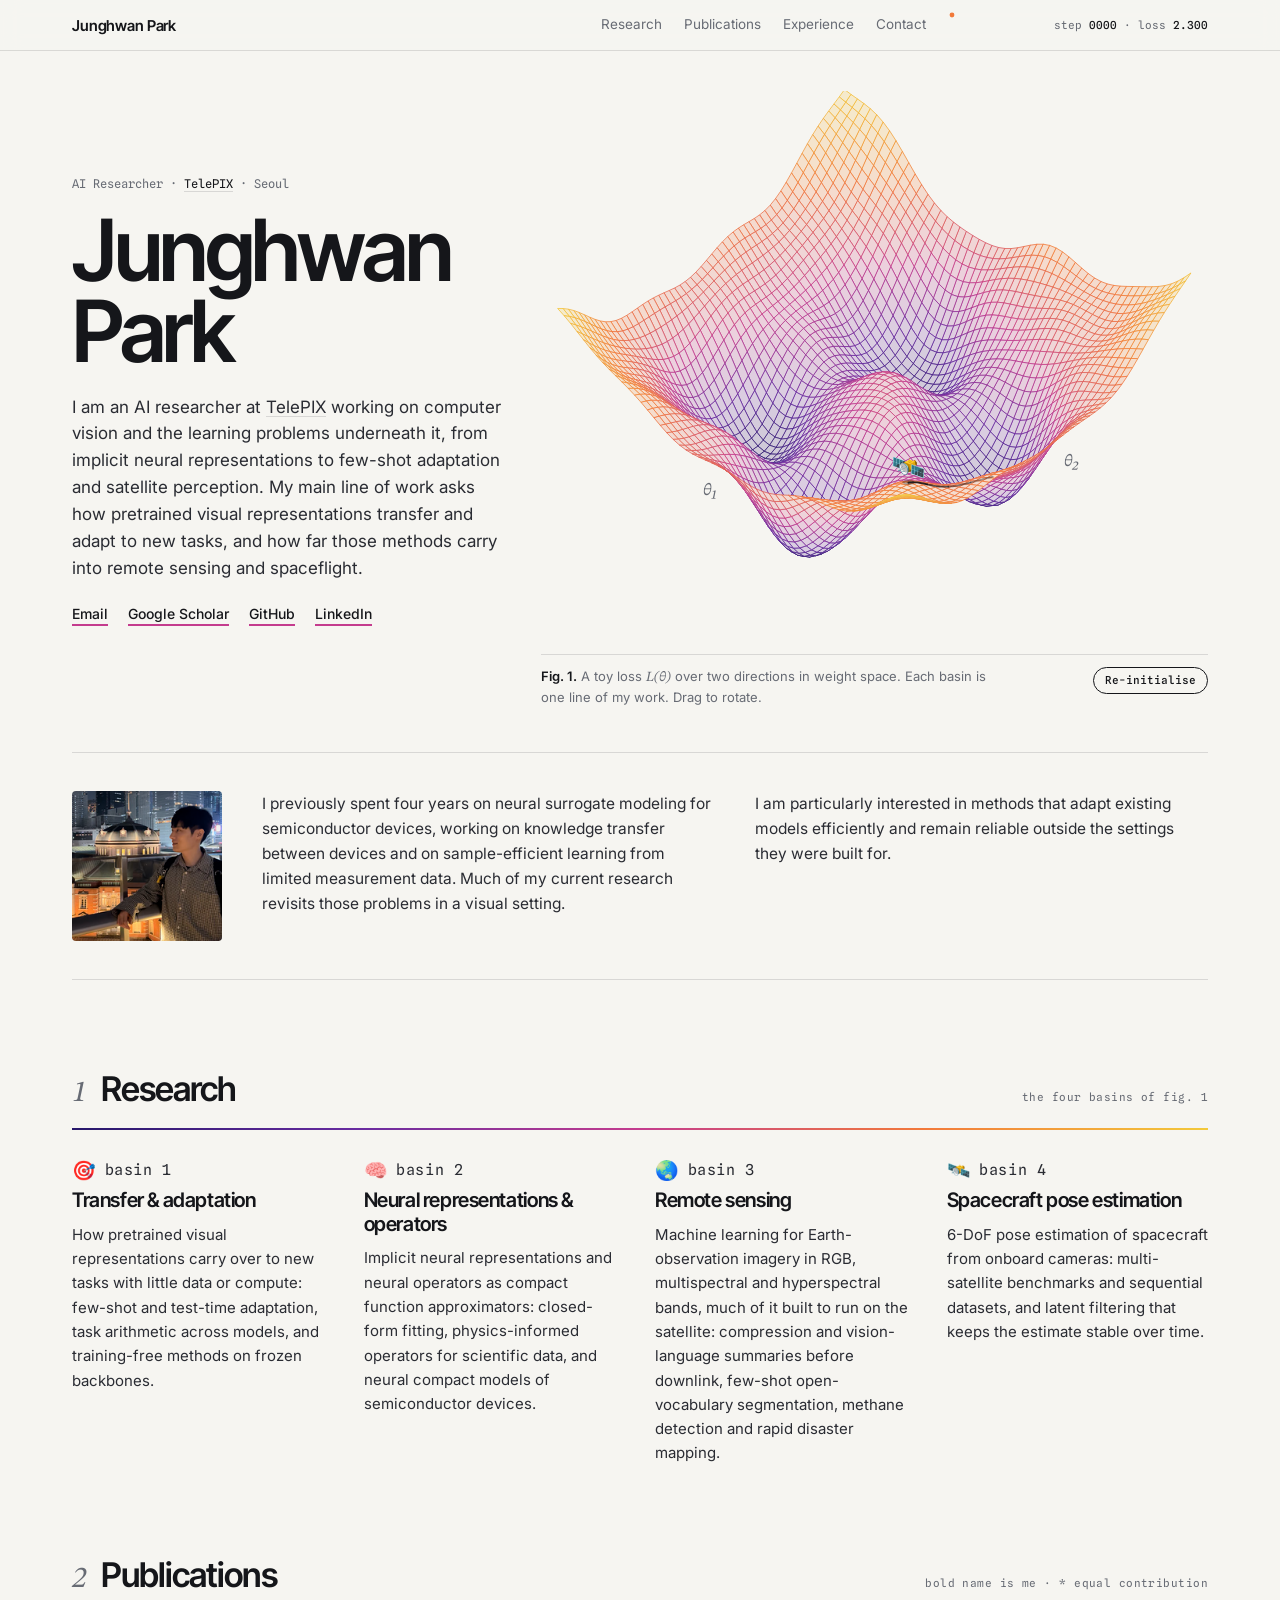
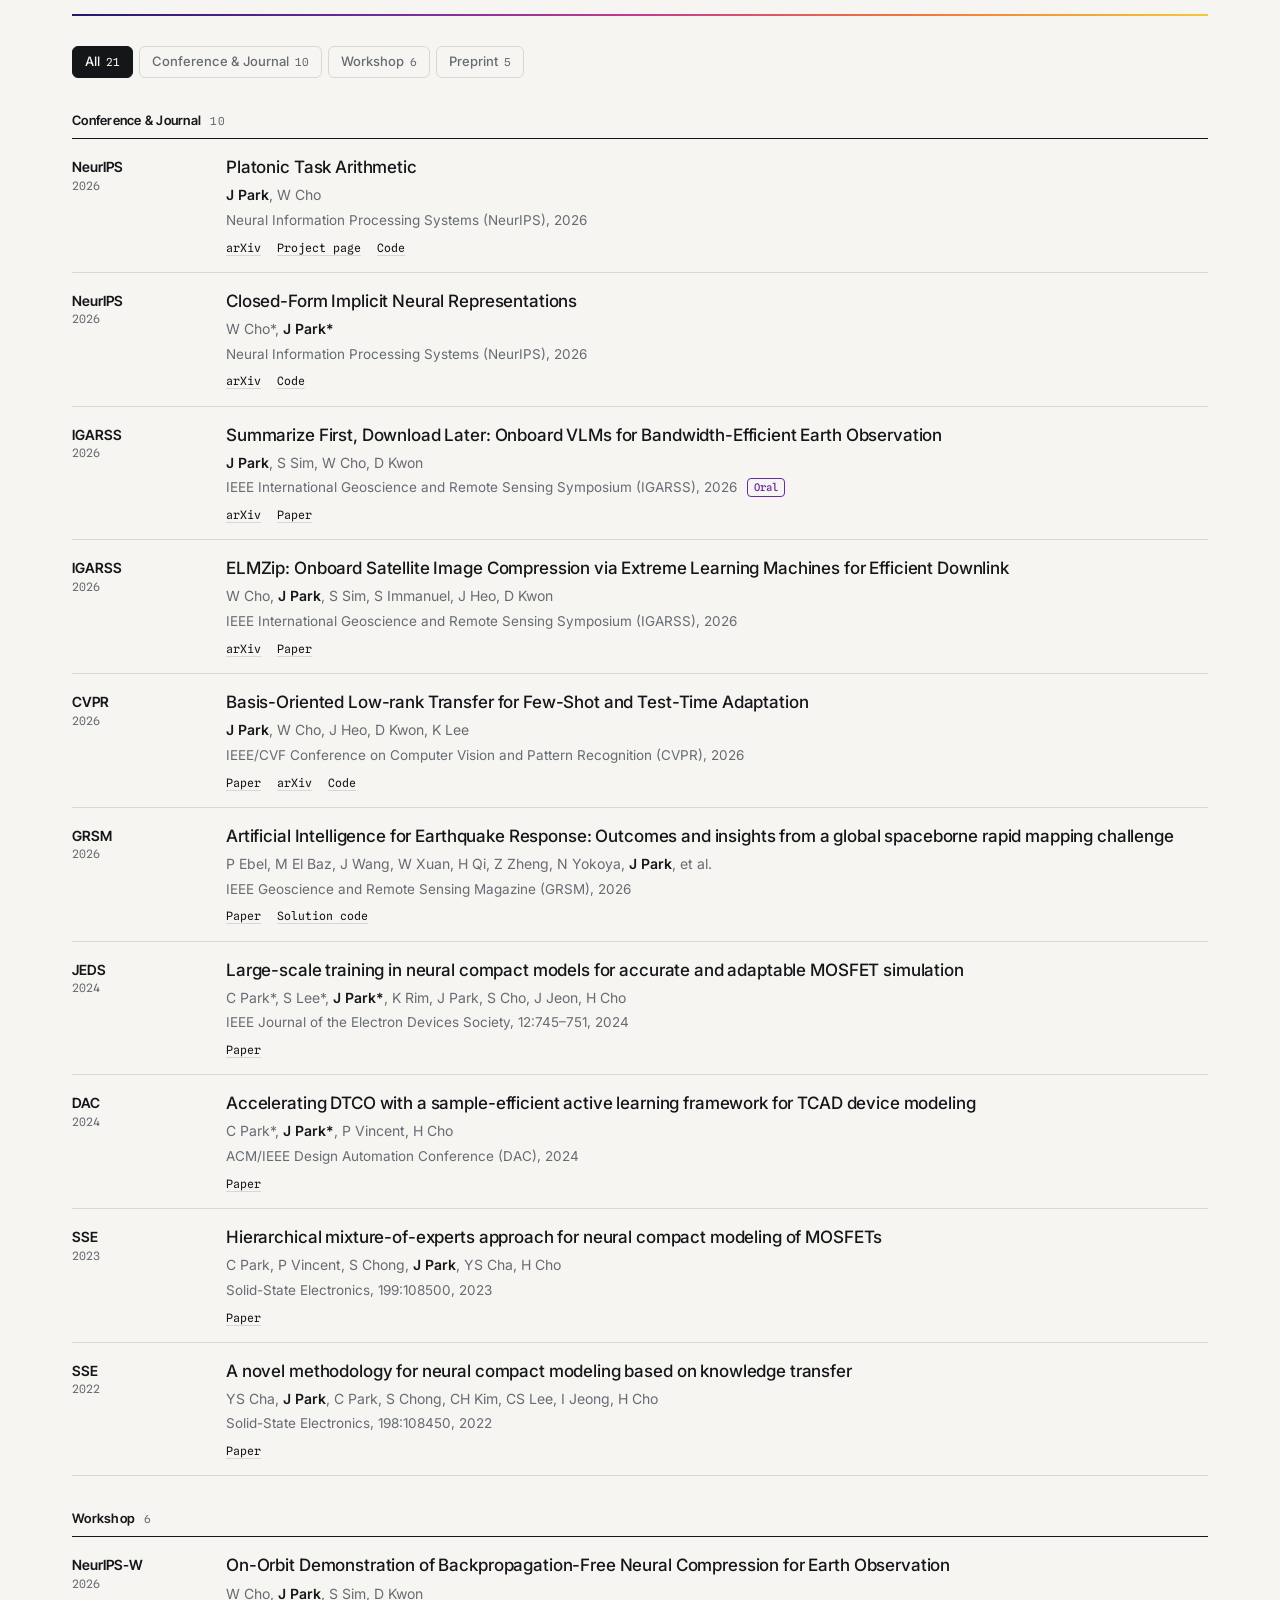
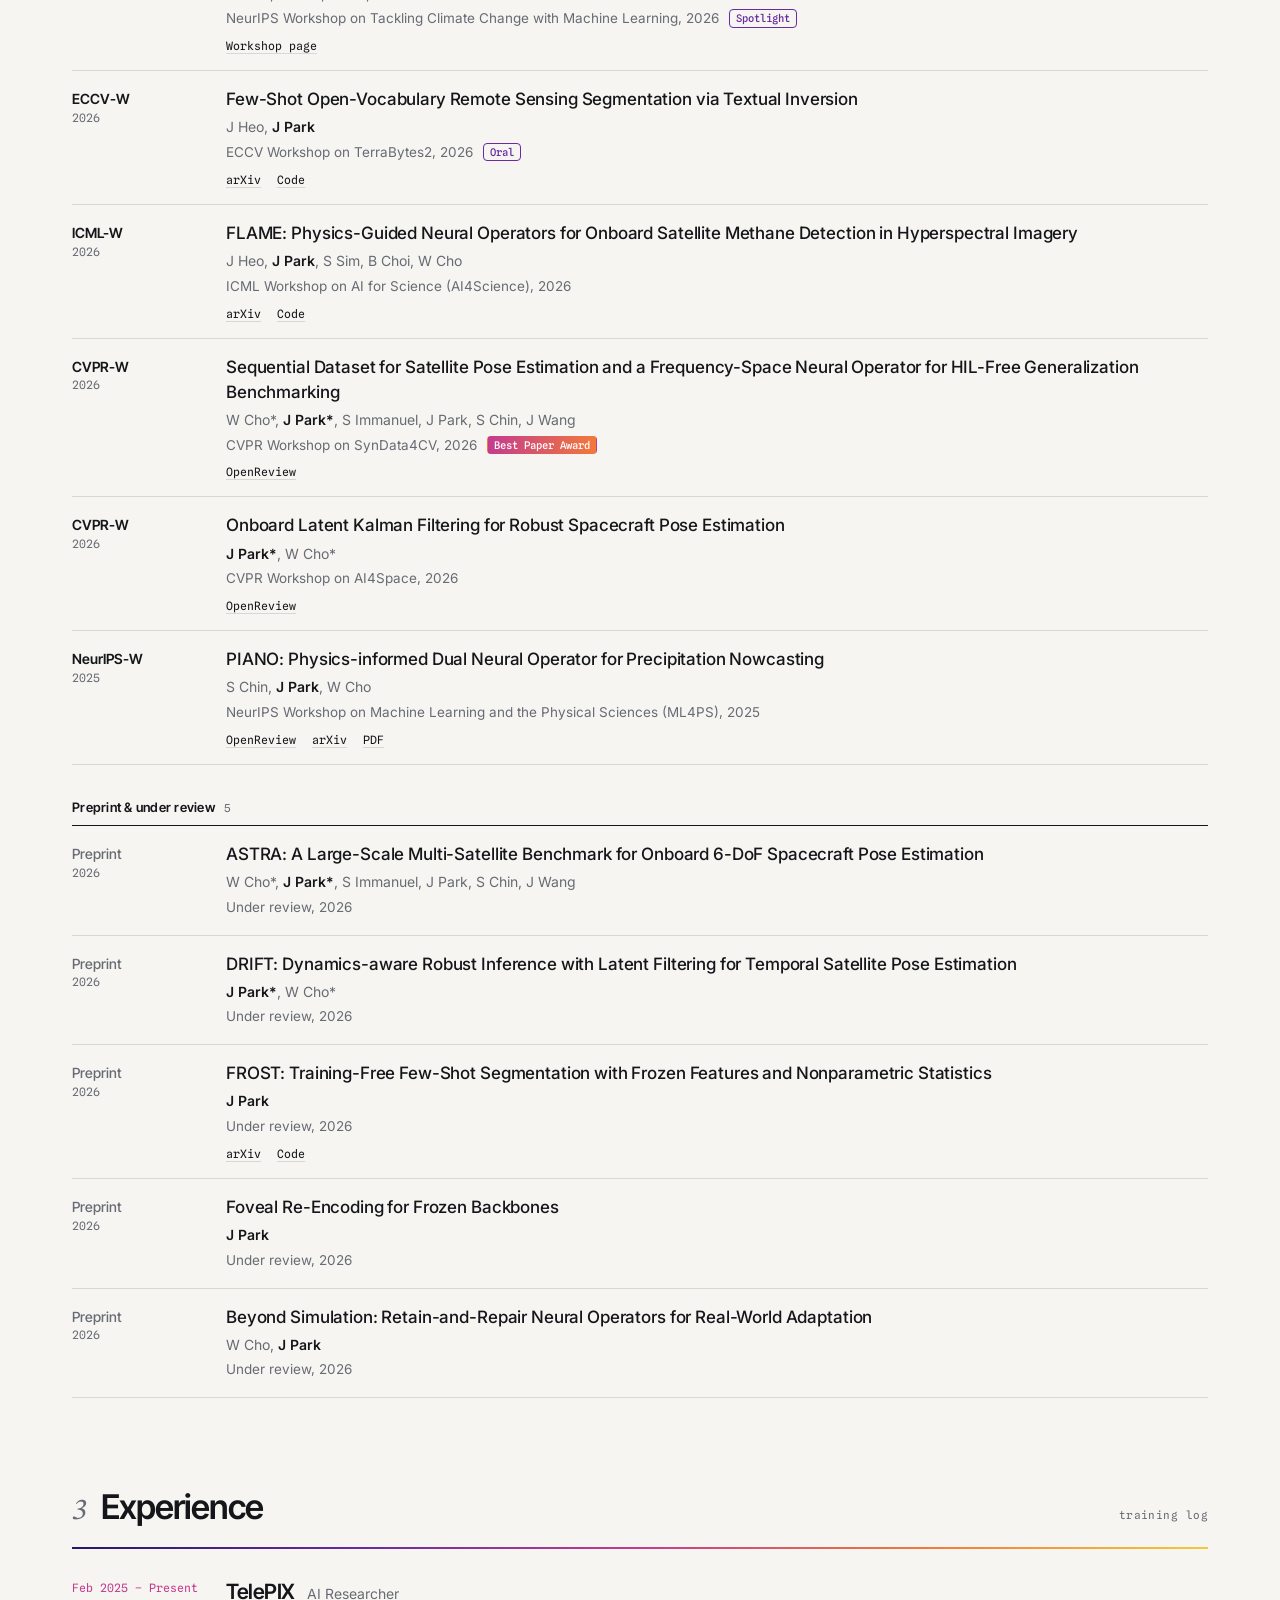
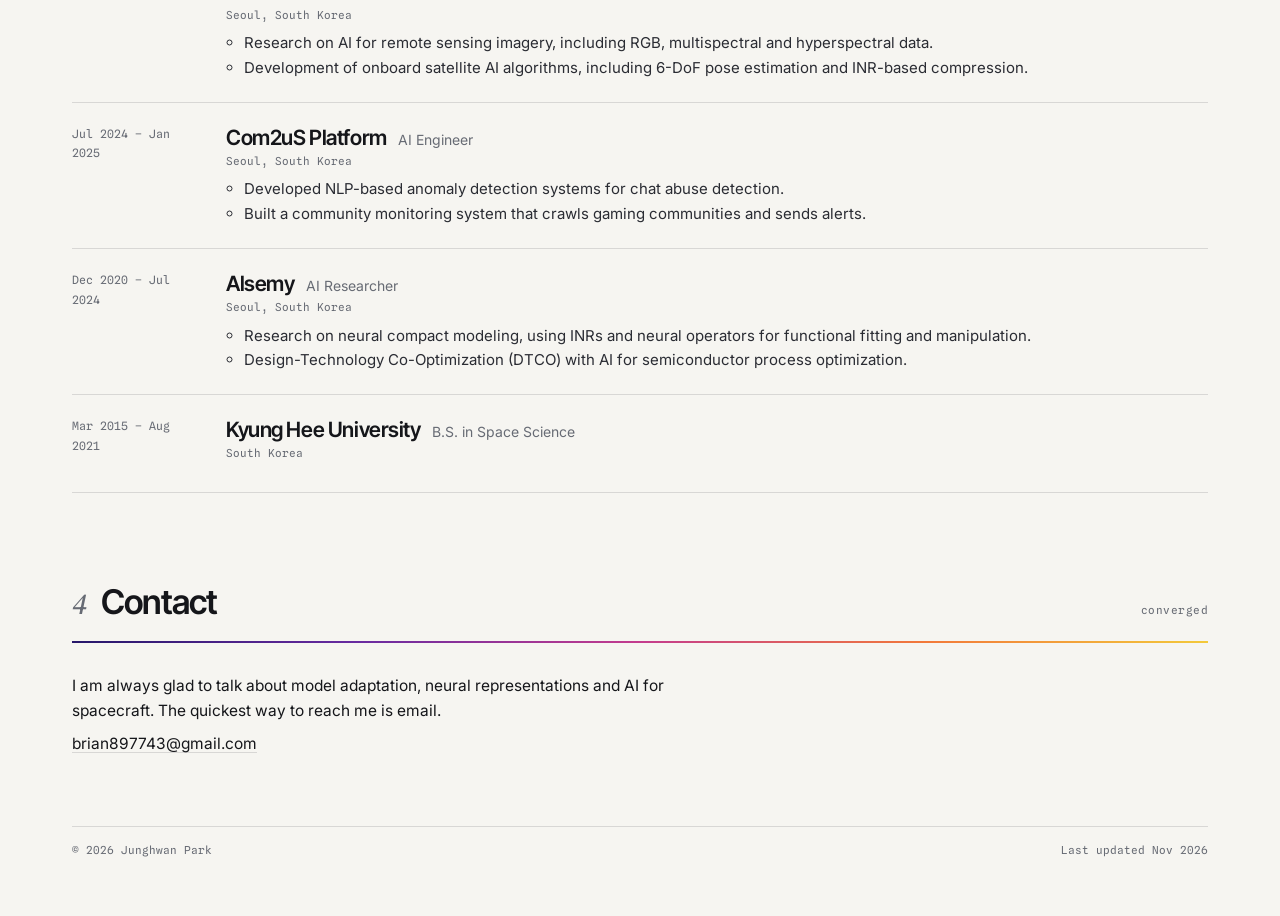
==== commit 0141b82a: "[fix] loss landscape drag: grabbed point follows the pointer Co-Authored-By: Claude Fable 5.2 <norep" ====
--- a/index.html
+++ b/index.html
@@ -20,7 +20,7 @@
   <link rel="preconnect" href="https://fonts.gstatic.com" crossorigin>
   <link href="https://fonts.googleapis.com/css2?family=Inter+Tight:wght@500;600&family=Inter:wght@400;500;600&family=STIX+Two+Text:ital@1&family=Spline+Sans+Mono:wght@400;500&display=swap" rel="stylesheet">
   <link rel="stylesheet" href="assets/style.css?v=2">
-  <script src="assets/main.js?v=2" defer></script>
+  <script src="assets/main.js?v=4" defer></script>
 
   <script type="application/ld+json">
   {
